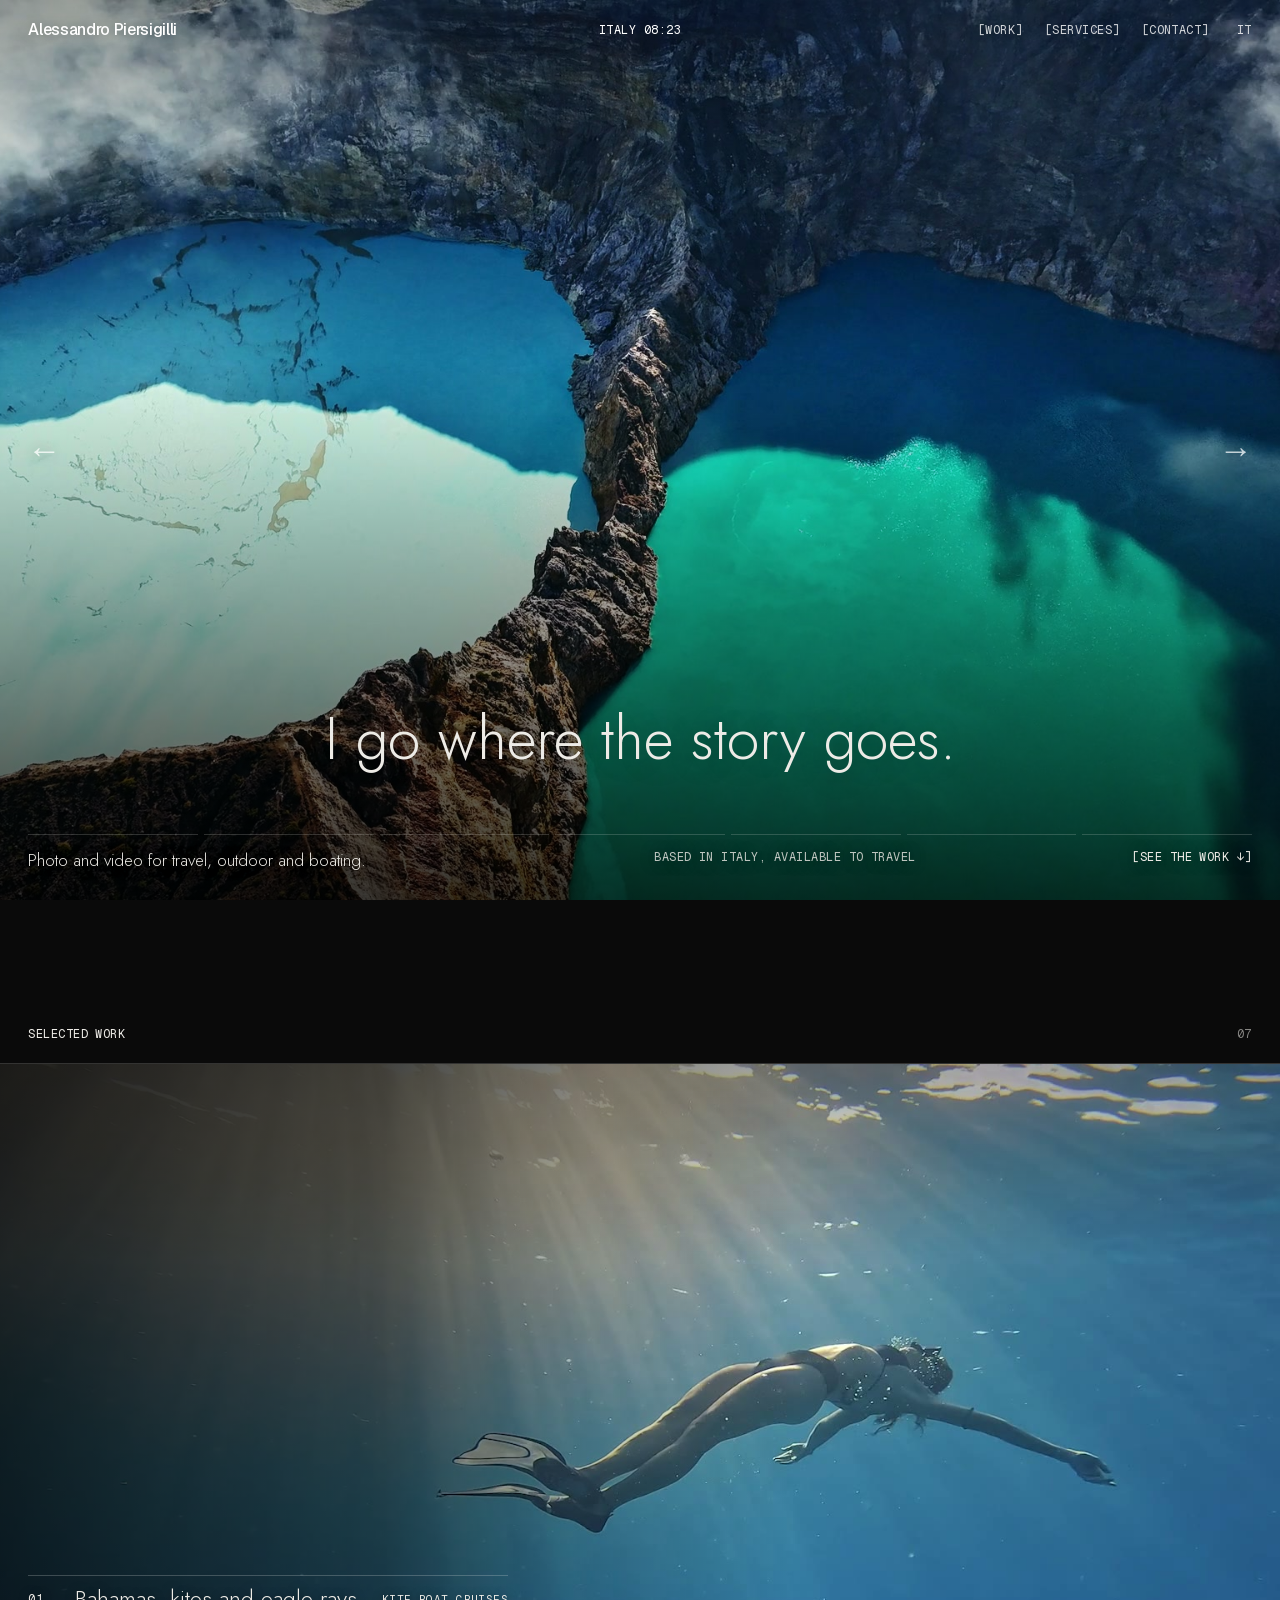
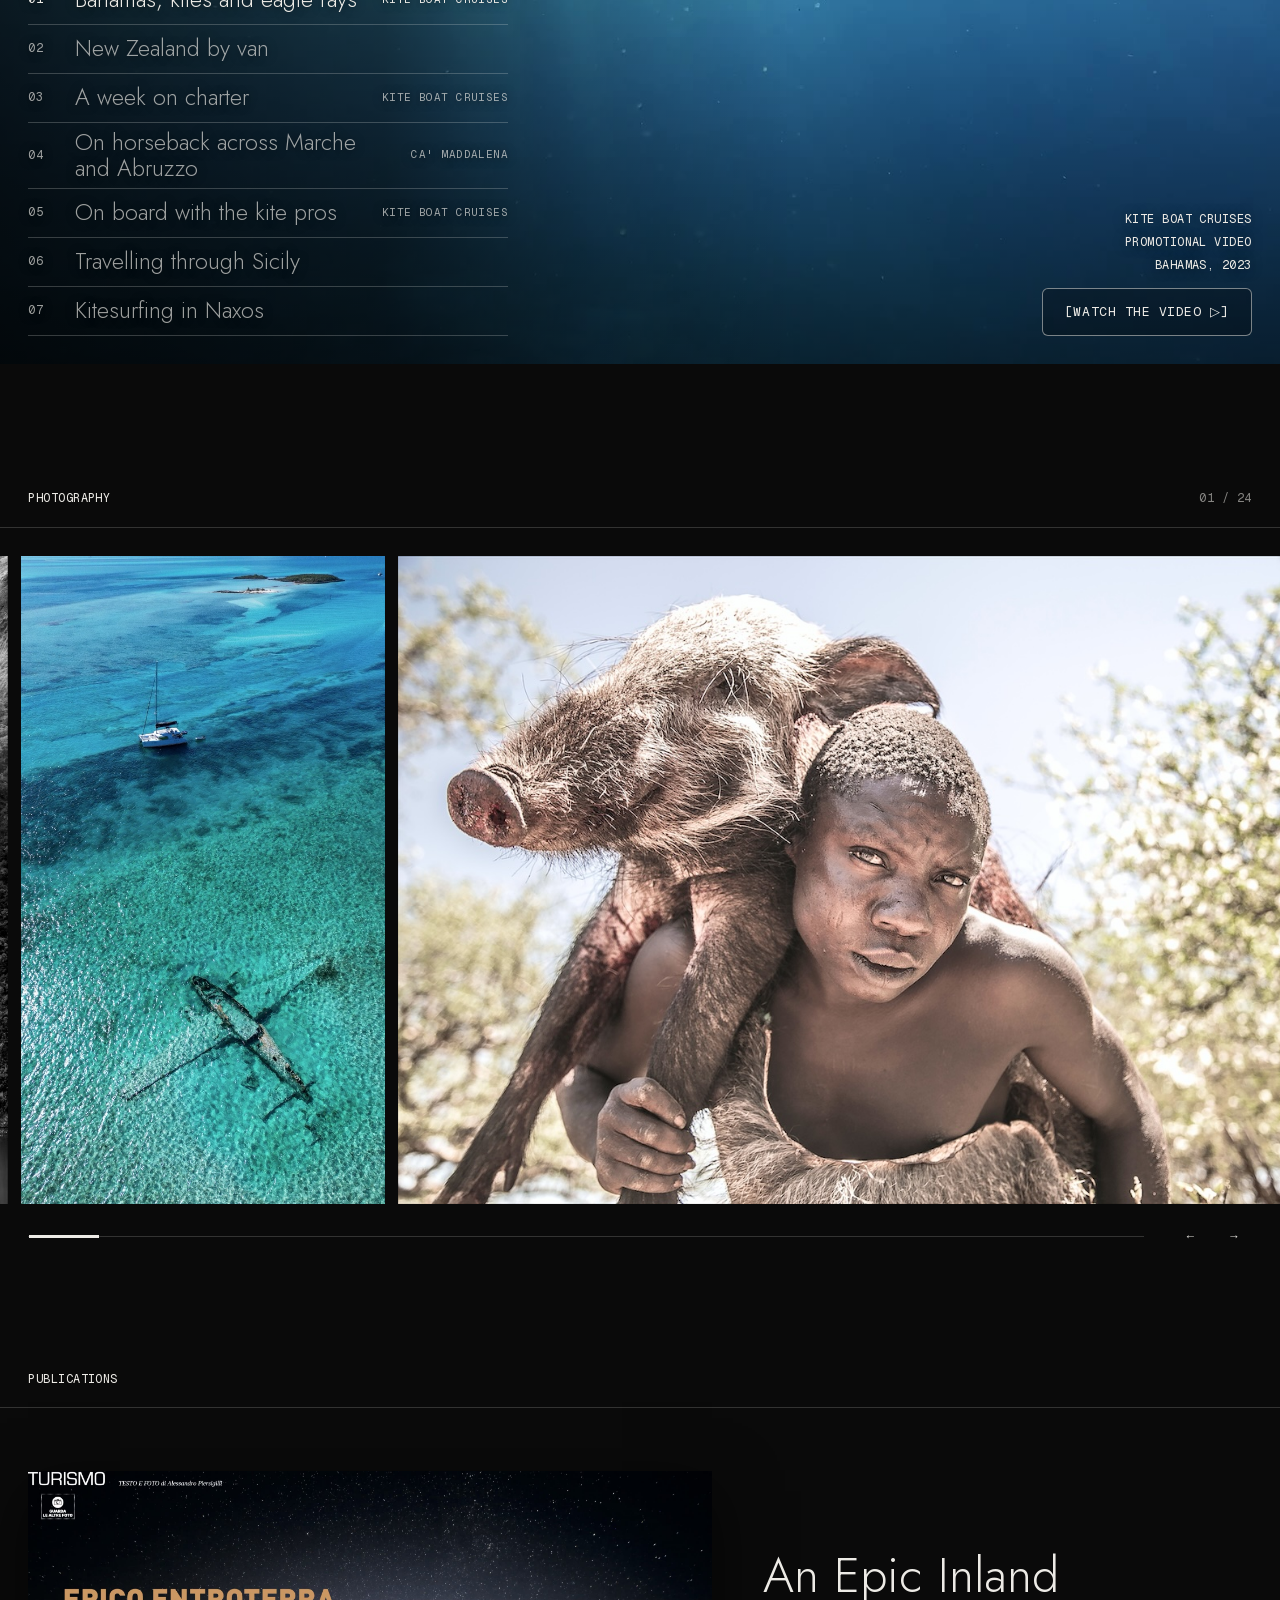
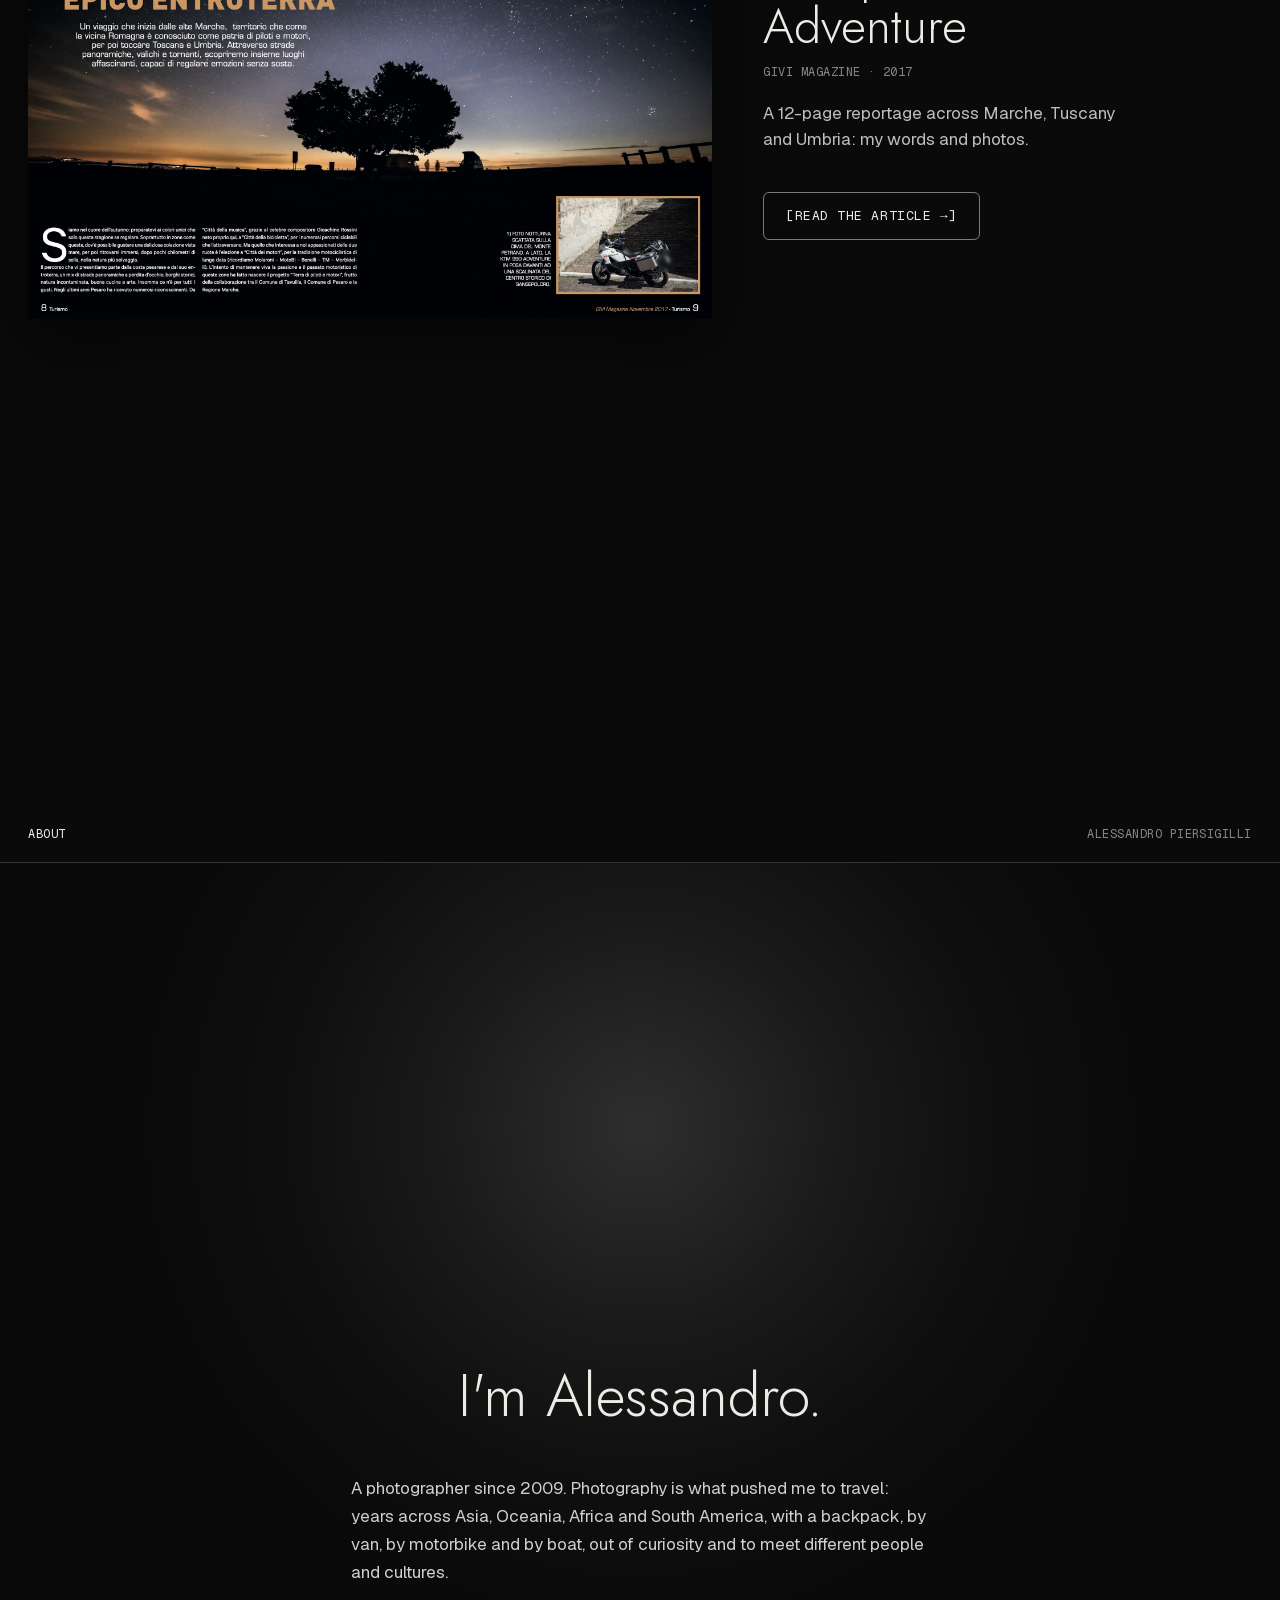
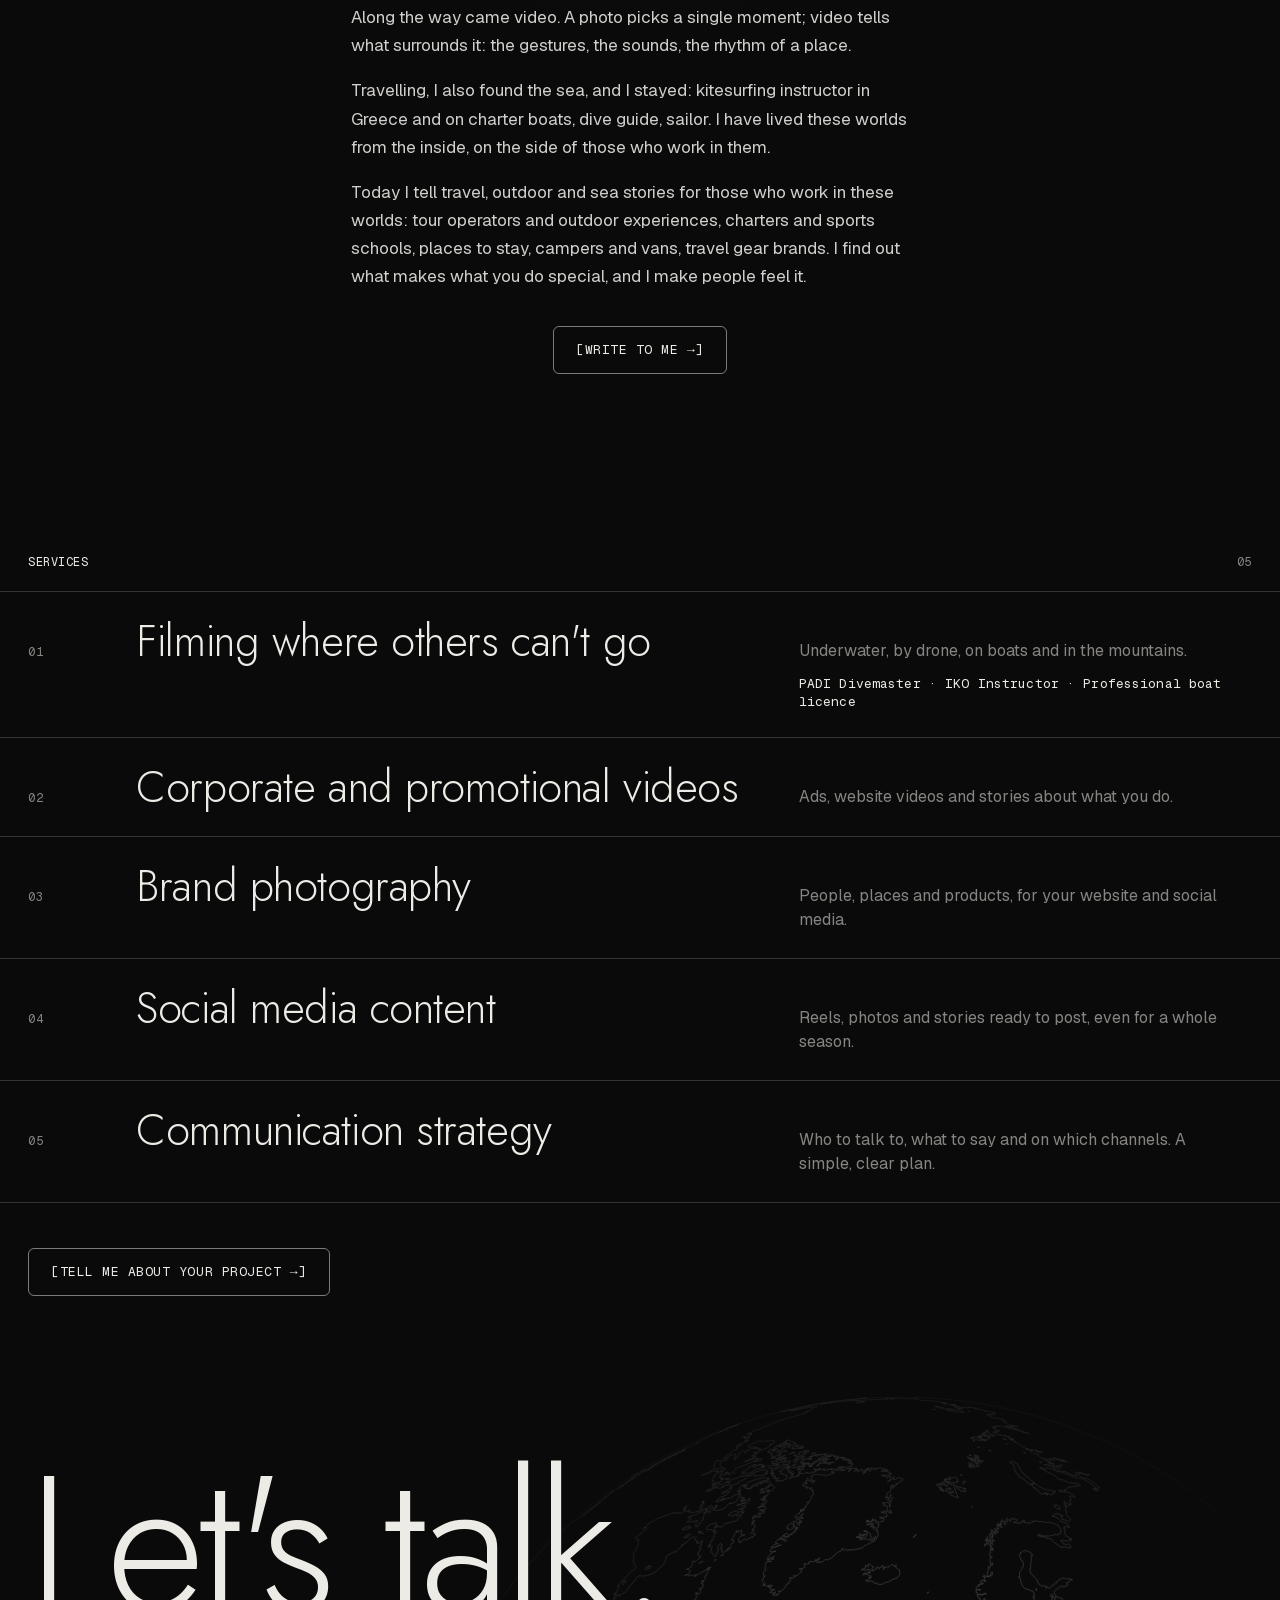
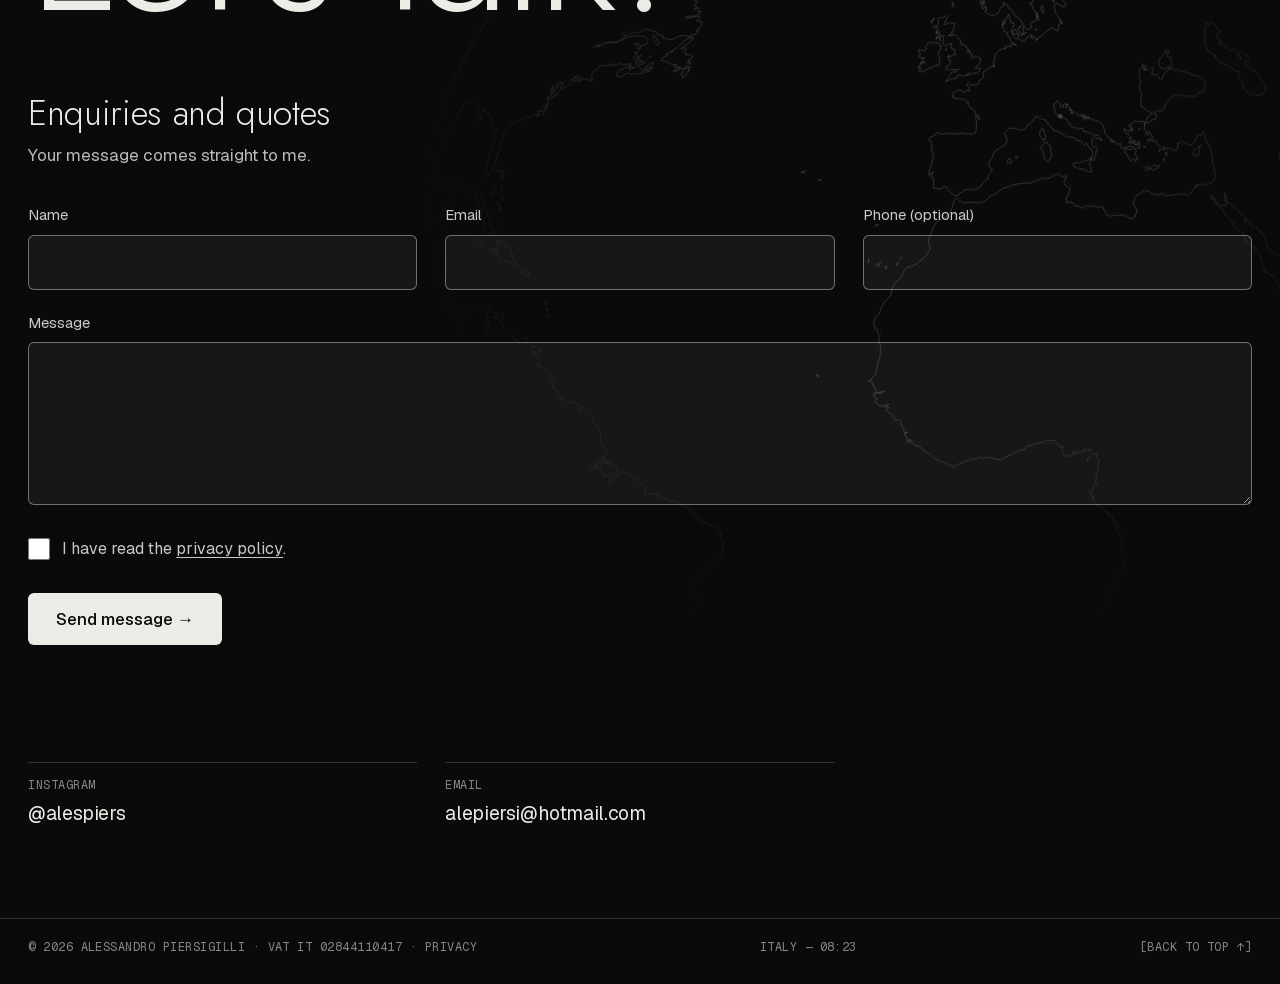
==== index.html @ 89960cb4 "Sito personale: prima pubblicazione Co-Authored-By: Claude Opus 5.5 <noreply@anthropic.com>" ====
<!doctype html>
<html lang="it">
<head>
<meta charset="utf-8">
<meta name="viewport" content="width=device-width, initial-scale=1, viewport-fit=cover">
<title>Alessandro Piersigilli — Foto, video e comunicazione</title>
<link rel="icon" href="favicon.svg" type="image/svg+xml">
<link rel="icon" href="favicon.ico" sizes="32x32">
<link rel="apple-touch-icon" href="apple-touch-icon.png">
<meta name="description" content="Alessandro Piersigilli: contenuti, foto e video per il viaggio, l'outdoor e la nautica. Riprese in acqua, col drone e in viaggio. Base in Italia, disponibile per trasferte.">
<meta name="theme-color" content="#0A0A0A">
<link rel="stylesheet" href="fonts/fonts.css">
<style>
  :root{
    --bg:#0A0A0A; --fg:#EDEBE6; --muted:rgba(237,235,230,.55); --line:rgba(237,235,230,.18);
    --navy:#0B1622;
    --sans:'Geist','Helvetica Neue',Helvetica,Arial,sans-serif;
    --mono:'Geist Mono','SF Mono',ui-monospace,monospace;
    --serif:'Instrument Serif',Georgia,serif;
    --ease:cubic-bezier(.16,1,.3,1);
    --g:clamp(16px,2.2vw,32px);
  }
  *{box-sizing:border-box;margin:0;padding:0}
  html{-webkit-text-size-adjust:100%;scroll-behavior:smooth}
  body{background:var(--bg);color:var(--fg);font-family:var(--sans);font-weight:400;line-height:1.5;-webkit-font-smoothing:antialiased;overflow-x:hidden}
  a{color:inherit;text-decoration:none}
  img,video{display:block;width:100%;height:100%;object-fit:cover}
  .mono{font-family:var(--mono);font-size:12px;line-height:1.4;letter-spacing:.04em;text-transform:uppercase}
  .muted{color:var(--muted)}
  .reveal{opacity:0;transform:translateY(16px);transition:opacity 1s var(--ease),transform 1s var(--ease)}
  .reveal.in{opacity:1;transform:none}

  /* NAV */
  nav{position:fixed;inset:0 0 auto;z-index:60;display:grid;grid-template-columns:1fr auto 1fr;align-items:center;padding:18px var(--g);color:#fff;text-shadow:0 1px 12px rgba(0,0,0,.35);transition:background .4s var(--ease)}
  nav.solid{background:rgba(10,10,10,.72);-webkit-backdrop-filter:blur(14px);backdrop-filter:blur(14px)}
  nav .brand{font-size:16px;font-weight:500;letter-spacing:-.02em}
  nav .brand .init{display:none}
  nav .clock{justify-self:center}
  nav ul{justify-self:end;list-style:none;display:flex;gap:22px}
  nav ul a{opacity:.8;transition:opacity .2s}
  nav ul a:hover{opacity:1}
  nav .lang{background:none;border:0;color:inherit;font:inherit;letter-spacing:inherit;text-transform:inherit;cursor:pointer;opacity:.8;padding:0;transition:opacity .2s}
  nav .lang:hover{opacity:1}
  /* area di tocco di almeno 44px senza cambiare l'aspetto */
  nav ul a,nav .lang{display:inline-block;padding:14px 6px;margin:-14px -6px}
  nav .lang{padding:14px 6px 14px 23px;margin:-14px -6px -14px -17px}
  nav .brand{padding:12px 0;margin:-12px 0}
  .hero .row a,footer a{display:inline-block;padding:14px 0;margin:-14px 0}
  .cform .consent a{display:inline-block;padding:12px 0;margin:-12px 0}
  .lightbox .top button{padding:12px;margin:-12px}
  :focus-visible{outline:2px solid var(--fg);outline-offset:3px}
  ::selection{background:var(--fg);color:var(--bg)}

  .wa{position:fixed;right:var(--g);bottom:calc(var(--g) + env(safe-area-inset-bottom));z-index:60;background:var(--fg);color:var(--bg);padding:12px 16px;border-radius:4px;transition:transform .2s var(--ease)}
  .wa:active{transform:scale(.97)}
  .wa[hidden]{display:none}

  /* APERTURA */
  .hero{position:relative;height:100svh;min-height:560px;overflow:hidden}
  .hero video{position:absolute;inset:0}
  .hero::after{content:"";position:absolute;inset:0;background:linear-gradient(180deg,rgba(0,0,0,.35) 0%,rgba(0,0,0,0) 25%,rgba(0,0,0,0) 40%,rgba(0,0,0,.78) 100%)}
  .hero .copy{position:absolute;left:var(--g);right:var(--g);bottom:var(--g);z-index:2}
  .hero .claim-top{position:absolute;left:var(--g);right:var(--g);bottom:calc(var(--g) + 64px);z-index:2;text-align:center;white-space:nowrap;font-family:'Jost','Helvetica Neue',sans-serif;font-weight:300;font-size:clamp(26px,4.6vw,80px);line-height:1.1;letter-spacing:0;text-shadow:0 2px 30px rgba(0,0,0,.3);pointer-events:none}
  .hero .claim-top em{font-style:italic}
  .hero .row{display:grid;grid-template-columns:repeat(4,1fr);gap:var(--g);margin-top:clamp(24px,4vh,48px);padding-top:14px;border-top:1px solid var(--line)}
  .hero .row > :last-child{justify-self:end}
  /* Barra a tacche: una tacca per clip, quella in corso si riempie */
  .hero .row.has-ticks{border-top:0;margin-top:0}
  .hero .ticks{display:flex;gap:6px;margin-top:clamp(24px,4vh,48px)}
  .hero .ticks i{flex:1;height:1px;background:var(--line);overflow:hidden}
  .hero .ticks i::after{content:"";display:block;height:100%;background:#fff;transform:scaleX(var(--p,0));transform-origin:0 50%}
  .hero .arrow{position:absolute;top:50%;z-index:3;width:56px;height:56px;margin-top:-28px;display:grid;place-items:center;background:none;border:0;color:#fff;font-family:var(--sans);font-weight:300;font-size:34px;line-height:1;cursor:pointer;text-shadow:0 1px 14px rgba(0,0,0,.5);opacity:.75;transition:opacity .2s,transform .2s var(--ease)}
  .hero .arrow:hover{opacity:1}
  .hero .arrow:active{transform:scale(.92)}
  .hero .arrow.prev{left:calc(var(--g) - 12px)}
  .hero .arrow.next{right:calc(var(--g) - 12px)}
  .hero .arrow[hidden]{display:none}
  /* Schermi verticali (telefono): lo showreel orizzontale si vede intero, col nero sopra e sotto */
  @media (orientation:portrait){.hero{background:#000}.hero video{object-fit:contain}}
  /* Globo a matita (js/mondo.js): sul telefono dietro lo showreel, su computer dietro "Parliamone" */
  canvas.mondo{position:absolute;pointer-events:none;display:none}
  .hero canvas.mondo{width:180vw;height:180vw;left:50%;top:50%;transform:translate(-50%,-50%);opacity:.62;-webkit-mask:radial-gradient(ellipse 34% 48% at 50% 50%,#000 60%,transparent 100%);mask:radial-gradient(ellipse 34% 48% at 50% 50%,#000 60%,transparent 100%)}
  @media (orientation:portrait){.hero canvas.mondo{display:block}}
  .contact{position:relative;overflow:hidden}.contact > :not(canvas){position:relative;z-index:1}
  .contact canvas.mondo{width:1000px;height:1000px;right:-120px;top:8%;opacity:.25;-webkit-mask:radial-gradient(circle at 50% 40%,#000 30%,transparent 62%);mask:radial-gradient(circle at 50% 40%,#000 30%,transparent 62%)}
  @media (orientation:landscape){.contact canvas.mondo{display:block}}

  /* INTESTAZIONI DI SEZIONE */
  .label{display:flex;justify-content:space-between;padding:clamp(80px,14vh,160px) var(--g) 20px;border-bottom:1px solid var(--line)}

  /* LAVORI: un solo schermo. Si sceglie il lavoro dall'indice e il video dietro cambia */
  .label h2{font:inherit;letter-spacing:inherit}
  .reel{--listw:min(480px,38vw);--gap:clamp(48px,6vw,112px);--area:calc(100vw - var(--g) * 2 - var(--listw) - var(--gap));position:relative;height:100svh;min-height:620px;overflow:hidden;background:#000}
  .screen{position:absolute;inset:0;cursor:pointer}
  .screen::after{content:"";position:absolute;inset:0;pointer-events:none;background:linear-gradient(90deg,rgba(0,0,0,.8) 0%,rgba(0,0,0,.6) 30%,rgba(0,0,0,.25) 45%,rgba(0,0,0,0) 62%),linear-gradient(180deg,rgba(0,0,0,.35) 0%,rgba(0,0,0,0) 22%,rgba(0,0,0,0) 60%,rgba(0,0,0,.6) 100%)}
  .layer{position:absolute;inset:0;opacity:0;visibility:hidden;transition:opacity .6s var(--ease),visibility 0s .6s}
  .layer.on{opacity:1;visibility:visible;transition:opacity .6s var(--ease)}
  .layer .blur{position:absolute;inset:0;filter:blur(40px) brightness(.45);transform:scale(1.2)}
  .layer .frame{position:absolute;top:44%;left:calc(var(--g) + var(--listw) + var(--gap) + var(--area) / 2);transform:translate(-50%,-50%);overflow:hidden}
  /* Video verticale: nello spazio libero tra l'elenco e le info, con il fondo allineato a loro */
  .layer.vertical .frame{top:auto;bottom:var(--g);left:calc((var(--listw) + 100vw - var(--noww,210px)) / 2);transform:translateX(-50%);height:min(82svh,calc(100svh - var(--g) * 2 - 40px),calc(var(--area) * 16 / 9));aspect-ratio:9/16;border-radius:2px}
  .layer.magazine .frame{width:min(var(--area),calc(60svh * 1.527));aspect-ratio:1.527;box-shadow:0 20px 60px rgba(0,0,0,.6)}
  .layer.magazine .frame img{object-fit:contain}
  .panel{position:absolute;left:var(--g);right:var(--g);bottom:var(--g);display:grid;grid-template-columns:minmax(0,1fr) auto;gap:var(--g);align-items:end;pointer-events:none}
  .panel > *{pointer-events:auto}
  .index{list-style:none;width:var(--listw);text-shadow:0 1px 12px rgba(0,0,0,.5)}
  .index li{border-top:1px solid rgba(237,235,230,.22)}
  .index li:last-child{border-bottom:1px solid rgba(237,235,230,.22)}
  .index button{display:flex;align-items:center;gap:16px;width:100%;min-height:48px;padding:6px 0;background:none;border:0;color:rgba(237,235,230,.66);font:inherit;text-align:left;cursor:pointer;transition:color .25s;text-shadow:0 1px 10px rgba(0,0,0,.55)}
  .index button[aria-current=true]{color:var(--fg)}
  @media (hover:hover){.index button:hover{color:var(--fg)}}
  .index .n{flex:none;width:2.6em}
  .index .t{flex:1;font-family:'Jost','Helvetica Neue',sans-serif;font-weight:300;font-size:clamp(20px,1.8vw,28px);line-height:1.15}
  .index .c{font-size:11px;text-align:right}
  .index .c:empty{display:none}
  .now{display:grid;justify-items:end;gap:14px;text-align:right;text-shadow:0 1px 12px rgba(0,0,0,.6)}
  .now .info{display:grid;gap:6px}
  .now .info span:empty{display:none}
  .now .open{background:rgba(0,0,0,.25);text-shadow:none}
  .player{position:fixed;inset:0;z-index:100;background:rgba(0,0,0,.94);display:none;place-items:center;padding:var(--g)}
  .player.open{display:grid}
  .player video{width:min(100%,calc((100svh - 120px) * 16 / 9));height:auto;max-height:calc(100svh - 120px);object-fit:contain;background:#000}
  .player .close{position:absolute;z-index:2;top:calc(6px + env(safe-area-inset-top));right:calc(var(--g) - 12px);padding:12px;background:none;border:0;color:var(--fg);cursor:pointer}

  /* FRASE CON LE FOTO CHE PASSANO DIETRO */
  .strip{display:flex;gap:var(--gap);overflow-x:auto;padding:var(--g) var(--g) 6px;scrollbar-width:none;overscroll-behavior-x:contain;cursor:grab;--gap:clamp(8px,1vw,16px)}
  .strip::-webkit-scrollbar{display:none}
  .strip.drag{cursor:grabbing}
  .strip figure:focus-visible{outline-offset:-3px}
  .strip figure{flex:0 0 auto;height:min(72svh,760px);aspect-ratio:var(--r);background:#151515;cursor:zoom-in}
  .strip img{pointer-events:none;-webkit-user-drag:none}
  .bar{display:flex;align-items:center;gap:var(--g);padding:18px var(--g) 0}
  .bar .track{flex:1;height:1px;background:var(--line);position:relative}
  .bar .track i{position:absolute;left:0;top:-1px;height:3px;background:var(--fg);width:10%}
  .bar button{background:none;border:0;color:var(--fg);font:inherit;cursor:pointer;padding:14px 16px;margin:-14px -4px;min-width:44px;min-height:44px}
  .bar button:disabled{opacity:.3;cursor:default}
  .lightbox{position:fixed;inset:0;z-index:100;background:var(--bg);display:none;grid-template-rows:auto 1fr;padding:calc(18px + env(safe-area-inset-top)) var(--g) calc(18px + env(safe-area-inset-bottom))}
  .lightbox.open{display:grid;grid-template-rows:auto 1fr auto}
  /* su iPhone la barra di Safari copre il fondo: il visore occupa solo lo spazio visibile */
  .lightbox{inset:0 0 auto;height:100vh;height:100dvh}
  .lightbox .top{display:flex;justify-content:space-between;align-items:center}
  .lightbox .stage{position:relative;min-height:0;display:grid;place-items:center;padding:16px 0}
  .lightbox .stage img{position:absolute;top:16px;bottom:16px;left:0;right:0;margin:auto;width:auto;height:auto;max-width:100%;max-height:calc(100% - 32px);cursor:zoom-out}
  .lightbox button{background:none;border:0;color:var(--fg);cursor:pointer;font:inherit}
  .lightbox .arrow{position:absolute;top:50%;width:56px;height:56px;margin-top:-28px;font-family:var(--sans);font-weight:300;font-size:34px;opacity:.75;transition:opacity .2s}
  .lightbox .arrow:hover{opacity:1}
  .lightbox .arrow[hidden]{display:none}
  .lightbox .prev{left:-12px}
  .lightbox .next{right:-12px}
  .lightbox .cap{text-align:center}
  .lightbox .loc{text-align:center;min-height:1.4em}
  .book .stage{overflow:hidden}
  #bkclose{white-space:nowrap}
  .book .sheet{position:absolute;inset:16px 56px;display:flex;justify-content:center;align-items:center;gap:0;transition:transform .45s var(--ease),opacity .45s var(--ease)}
  .book .sheet img{position:static;width:auto;height:auto;max-height:100%;max-width:50%;margin:0;box-shadow:0 10px 40px rgba(0,0,0,.45)}
  .book .sheet.single img{max-width:100%}
  .book .sheet.out-left{transform:translateX(-60px);opacity:0}
  .book .sheet.out-right{transform:translateX(60px);opacity:0}
  @media (max-width:820px){.book .sheet{inset:16px 8px 56px}}

  /* PUBBLICAZIONI: GIVI grande, le altre schermate piccole sotto */
  .pubs{padding:clamp(40px,7vh,80px) var(--g) 0}
  .pub-main{display:grid;grid-template-columns:7fr 5fr;gap:clamp(24px,4vw,72px);align-items:center}
  .pub-main .cover{display:block;width:100%;aspect-ratio:1.527;padding:0;border:0;background:#111;cursor:pointer;box-shadow:0 20px 60px rgba(0,0,0,.6);transition:transform .5s var(--ease)}
  .pub-main .cover:hover{transform:scale(1.01)}
  .pub-text h3{font-family:'Jost','Helvetica Neue',sans-serif;font-weight:300;font-size:clamp(34px,3.8vw,60px);line-height:1.05}
  .pub-text .mono{margin-top:12px}
  .pub-text .cta{background:transparent;color:var(--fg,#edebe6);cursor:pointer}
  .pub-text .cta:hover{background:rgba(237,235,230,.08)}
  .pub-desc{margin:20px 0 28px;max-width:34ch;font-size:clamp(17px,1.3vw,19px);color:rgba(237,235,230,.8)}
  .pub-more{display:flex;justify-content:center;gap:clamp(12px,1.6vw,24px);margin-top:clamp(48px,8vh,96px)}
  .pub-more{align-items:flex-end}
  .pub-more figure{margin:0;flex:none}
  .pubshot{display:block;padding:0;border:0;background:none;cursor:zoom-in;height:clamp(220px,22vw,320px);aspect-ratio:var(--r)}
  .pub-more img{display:block;width:100%;height:100%;object-fit:cover;border-radius:6px;border:1px solid var(--line)}
  .pub-more figcaption{margin-top:10px;color:var(--muted)}


  /* Apertura: riga "cosa faccio e per chi", leggibile */
  .hero .row .what{grid-column:span 2;font-family:'Jost','Helvetica Neue',sans-serif;font-size:clamp(17px,1.3vw,20px);line-height:1.35;letter-spacing:0;text-transform:none;max-width:44ch}
  .hero .row .what .muted{color:rgba(237,235,230,.82)}
  .hero .copy{text-shadow:0 1px 14px rgba(0,0,0,.6)}
  .hero .row > .muted{color:rgba(237,235,230,.8)}
  @media (min-width:821px){.hero .claim-top{bottom:calc(var(--g) + 100px)}}
  @media (max-width:820px){.hero .row .what{grid-column:auto}}

  /* CHI SONO */
  .about{padding:clamp(48px,8vh,96px) var(--g) clamp(40px,6vh,72px)}
  .about .big{font-weight:400;font-size:clamp(30px,4.4vw,72px);line-height:1.04;letter-spacing:-.045em;max-width:22ch}
  .intro{text-align:center;font-family:'Jost','Helvetica Neue',sans-serif;font-weight:300}
  /* Luce che parte da dietro il ritratto e sfuma nel nero */
  .about{overflow:clip}
  .intro{position:relative;isolation:isolate}
  .intro::before{content:"";position:absolute;z-index:-1;left:50%;top:calc(clamp(220px,24vw,320px) * .625);width:clamp(640px,80vw,1200px);aspect-ratio:1;transform:translate(-50%,-50%);background:radial-gradient(circle,rgba(237,235,230,.16) 0%,rgba(237,235,230,.07) 28%,rgba(237,235,230,.02) 50%,transparent 70%);pointer-events:none}
  .portrait{width:clamp(220px,24vw,320px);aspect-ratio:4/5;border-radius:20px;overflow:hidden;margin:0 auto clamp(28px,5vh,48px);background:#1a1a1a}
  .portrait img{object-position:50% 20%}
  .intro h3{font-weight:300;font-size:clamp(32px,4.6vw,68px);line-height:1.1}
  /* Pubblicato su: le schermate vere della rivista e del repost */
  .story{display:grid;gap:1em;max-width:34em;margin:clamp(28px,5vh,48px) auto 0;font-size:clamp(17px,1.3vw,20px);line-height:1.65;color:rgba(237,235,230,.88);text-align:left;font-family:var(--sans);font-weight:400;text-wrap:pretty}

  /* SERVIZI */
  .services li{list-style:none;display:grid;grid-template-columns:80px 1.4fr 1fr;gap:var(--g);align-items:baseline;padding:26px var(--g);border-bottom:1px solid var(--line)}
  .services h3{font-family:'Jost','Helvetica Neue',sans-serif;font-weight:300;font-size:clamp(26px,3.4vw,52px);line-height:1.05;letter-spacing:-.01em}
  .services p{color:var(--muted);max-width:40ch}
  .services .certs{display:block;margin-top:12px;color:var(--fg);text-transform:none;letter-spacing:.01em;font-size:13px}

  /* CONTATTI */
  .contact{padding:clamp(96px,18vh,200px) var(--g) clamp(64px,10vh,120px)}
  .contact h2{font-family:'Jost','Helvetica Neue',sans-serif;font-weight:300;font-size:clamp(64px,15vw,260px);line-height:.9;letter-spacing:-.03em}
  /* Pulsanti d'azione: riquadro visibile, alto 48px per il dito */
  .cta{display:inline-flex;align-items:center;min-height:48px;padding:0 22px;border:1px solid rgba(237,235,230,.5);border-radius:6px;color:var(--fg);font-size:13px;cursor:pointer;transition:background .2s,color .2s,border-color .2s}
  .cta:hover{background:var(--fg);color:var(--bg);border-color:var(--fg)}
  .story + .cta{margin-top:clamp(24px,4vh,40px)}
  .services + .cta{margin:clamp(32px,5vh,56px) var(--g) 0}
  .contact .links{display:grid;grid-template-columns:repeat(3,1fr);gap:var(--g);margin-top:clamp(48px,8vh,96px)}
  .contact .links a{display:block;border-top:1px solid var(--line);padding-top:14px;font-size:clamp(17px,1.5vw,22px);letter-spacing:-.02em;transition:color .2s}
  .contact .links a:hover{color:var(--muted)}
  .contact .links .mono{display:block;margin-bottom:6px}
  .ask{margin-top:clamp(40px,7vh,72px);max-width:1040px}
  .ask h3{font-family:'Jost','Helvetica Neue',sans-serif;font-weight:300;font-size:clamp(26px,2.8vw,40px);line-height:1.1;letter-spacing:-.01em}
  .ask > p{margin-top:10px;font-size:clamp(17px,1.3vw,19px);color:rgba(237,235,230,.78)}
  .cform{display:grid;grid-template-columns:repeat(3,1fr);gap:22px var(--g);margin-top:clamp(24px,4vh,36px)}
  .cform label{display:block}
  .cform .full{grid-column:1/-1}
  .cform .lbl{display:block;margin-bottom:8px;font-size:15px;color:rgba(237,235,230,.85)}
  .cform input:not([type=checkbox]),.cform textarea{display:block;width:100%;background:rgba(237,235,230,.06);border:1px solid rgba(237,235,230,.42);border-radius:6px;color:var(--fg);font:inherit;font-size:18px;padding:13px 16px;outline:none;transition:border-color .2s,background .2s,box-shadow .2s}
  .cform input:not([type=checkbox]):hover,.cform textarea:hover{border-color:rgba(237,235,230,.55)}
  .cform input:not([type=checkbox]):focus,.cform textarea:focus{border-color:var(--fg);background:rgba(237,235,230,.09);box-shadow:0 0 0 1px var(--fg)}
  .cform textarea{resize:vertical;min-height:140px}
  .cform .consent{display:flex;gap:12px;align-items:center;min-height:44px;font-size:16px;color:rgba(237,235,230,.85);cursor:pointer}
  .cform .consent input{flex:none;width:22px;height:22px;margin:0;accent-color:#EDEBE6}
  .cform a{text-decoration:underline;text-underline-offset:3px}
  .cform .send{justify-self:start;display:inline-flex;align-items:center;gap:10px;min-height:52px;padding:0 28px;background:var(--fg);color:var(--bg);border:0;border-radius:6px;font:inherit;font-size:17px;font-weight:500;cursor:pointer;transition:background .2s,transform .15s var(--ease)}
  .cform .send:hover{background:#fff}
  .cform .send:active{transform:scale(.98)}
  .cform .send:disabled{opacity:.6;cursor:progress}
  .cform .fstate{grid-column:1/-1;min-height:1.4em;font-size:16px;color:rgba(237,235,230,.85)}
  footer{display:flex;justify-content:space-between;gap:16px;padding:20px var(--g) calc(28px + env(safe-area-inset-bottom));border-top:1px solid var(--line)}

  @media (max-width:820px){
    nav{grid-template-columns:1fr auto}
    nav .clock{display:none}
    nav .brand .first{display:none}
    nav .brand .init{display:inline}
    nav ul{gap:14px}
    .hero .row{grid-template-columns:1fr 1fr}
    .hero .row{grid-template-columns:1fr;row-gap:6px}
    .hero .row > :nth-child(4){display:none}
    .hero .row > :last-child{justify-self:start;margin-top:-6px}
    .reel{height:auto;min-height:0;background:var(--bg);overflow:visible}
    .screen{position:sticky;top:var(--navh,56px);z-index:2;aspect-ratio:16/9;background:#000;overflow:hidden}
    .screen::after{display:none}
    .layer .frame{left:50%;top:50%}
    .layer.vertical .frame{height:100%;top:0;bottom:auto;left:50%;transform:translateX(-50%)}
    .reel.vert .screen{aspect-ratio:1/1}
    .reel.vert .now{top:calc(var(--navh,56px) + 100vw)}
    .layer.magazine .frame{width:auto;height:90%}
    .panel{position:static;display:flex;flex-direction:column;align-items:stretch;gap:6px;padding:14px var(--g) 0}
    .now{order:-1;position:sticky;top:calc(var(--navh,56px) + 56.25vw);z-index:2;background:var(--bg);margin-top:-14px;padding:14px 0 12px;display:flex;align-items:center;justify-content:space-between;gap:12px;text-align:left;text-shadow:none;border-bottom:1px solid var(--line)}
    .now .info{display:block;flex:1;min-width:0;font-size:11px;line-height:1.45;min-height:calc(3 * 1.45em)}
    .now .open{flex:none;min-height:44px;padding:0 14px;font-size:12px}
    .now .info span + span:not(:empty)::before{content:" · "}
    .index{text-shadow:none}
    .index{width:auto}
    .index li:first-child{border-top:0}
    .index button{min-height:46px;padding:2px 0;gap:12px}
    .index .t{font-size:20px}
    /* il cliente è già nella barra sopra: al suo posto, sul lavoro scelto, l'invito ad aprirlo */
    .index .c{display:none}
    .index button[aria-current=true]::after{content:"[Guarda \2192]";flex:none;font-family:var(--mono);font-size:11px;letter-spacing:.04em;text-transform:uppercase;color:var(--fg)}
    html[lang=en] .index button[aria-current=true]::after{content:"[Watch \2192]"}
    .services li{grid-template-columns:40px 1fr}
    .services p{grid-column:2}
    .contact .links{grid-template-columns:1fr}
    .cform{grid-template-columns:1fr}
    .label{padding-top:64px}
    footer{flex-direction:column;gap:12px}
    .strip{align-items:center}
    .strip figure{height:auto;width:min(88vw,calc(124vw * var(--r)))}
    .bar .arrows{display:none}
    nav .brand{white-space:nowrap}
    .pub-main{grid-template-columns:1fr}
    .pub-more{justify-content:flex-start;overflow-x:auto;scroll-snap-type:x mandatory;scroll-padding-inline:var(--g);scrollbar-width:none;margin-left:calc(var(--g) * -1);margin-right:calc(var(--g) * -1);padding:0 var(--g)}
    .pub-more figure{scroll-snap-align:start}
    .pubshot{height:240px}
        /* foto grande: le frecce scendono ai lati della didascalia, fuori dalla foto */
    .lightbox .arrow{top:auto;bottom:-31px;margin-top:0;width:44px;height:44px;font-size:26px}
    .book .arrow{bottom:4px}
    .lightbox .prev{left:-10px}
    .lightbox .next{right:-10px}
    .lightbox .loc{padding:0 40px;letter-spacing:0;font-size:12px;color:rgba(237,235,230,.82)}
  }
  /* telefoni stretti: il menu si stringe così il nome resta su una riga */
  @media (max-width:400px){nav{column-gap:12px}nav ul{gap:10px;letter-spacing:0;font-size:11px}}
  @media (max-width:370px){nav ul{gap:8px}nav .brand{font-size:15px}}
  @media (prefers-reduced-motion:reduce){
    html{scroll-behavior:auto}
    .reveal{opacity:1;transform:none}
    .layer,.layer.on{transition:none}
  }
</style>
</head>
<body>

<nav>
  <a href="#" class="brand"><span class="first">Alessandro</span><span class="init">A.</span> Piersigilli</a>
  <span class="mono clock" id="clock">Italia</span>
  <ul class="mono">
    <li><a href="#lavori" data-i18n="navWork">[Lavori]</a></li>
    <li><a href="#servizi" data-i18n="navServices">[Servizi]</a></li>
    <li><a href="#contatti" data-i18n="navContact">[Contatti]</a></li>
    <li><button type="button" class="lang" id="lang" aria-label="Switch to English">EN</button></li>
  </ul>
</nav>

<a class="wa mono" id="wa" hidden target="_blank" rel="noopener">WhatsApp</a>

<div class="player" id="player" role="dialog" aria-modal="true" aria-label="Video">
  <button class="close mono" id="close" data-i18n="close">[Chiudi &times;]</button>
  <video id="full" playsinline preload="none"></video>
</div>

<!-- APERTURA: showreel a tutto schermo -->
<header class="hero">
  <canvas class="mondo" aria-hidden="true"></canvas>
  <video id="hero" muted playsinline autoplay loop preload="auto"
         data-h="video/hero-leggero.mp4" data-v="video/hero-v.mp4"></video>
  <button type="button" class="arrow prev" id="prev" aria-label="Clip precedente" data-i18n-aria="prevClip">&larr;</button>
  <button type="button" class="arrow next" id="next" aria-label="Clip successiva" data-i18n-aria="nextClip">&rarr;</button>
  <h1 class="claim-top reveal" data-i18n="claim">Vado dove va la storia.</h1>
  <div class="copy">
    <div class="row mono reveal" id="row">
      <span class="what"><span data-i18n="what1">Foto e video per viaggio, outdoor e nautica.</span></span>
      <span class="muted" data-i18n="base">Base in Italia, disponibile per trasferte</span>
      <a href="#lavori" data-i18n="seeWork">[Guarda i lavori &darr;]</a>
    </div>
  </div>
</header>

<!-- LAVORI -->
<section id="lavori">
  <div class="label mono"><h2 data-i18n="selected">Lavori selezionati</h2><span class="muted" id="count"></span></div>
  <div class="reel">
    <div class="screen" id="screen"></div>
    <div class="panel">
      <ol class="index" id="index"></ol>
      <div class="now">
        <div class="info mono"><span id="wcl"></span><span id="wtp"></span><span id="wlu"></span></div>
        <button type="button" class="cta mono open" id="open"></button>
      </div>
    </div>
  </div>
</section>

<!-- FOTOGRAFIE: griglia ferma, clic = foto grande -->
<section id="foto">
  <div class="label mono"><h2 data-i18n="photos">Fotografie</h2><span class="muted" id="fcount"></span></div>
  <div class="strip" id="strip">
      <figure style="--r:0.5625"><img loading="lazy" src="img/foto/g/17.jpg?v=1" data-loc="Exuma, Bahamas  ·  2023" data-loc-en="Exuma, Bahamas  ·  2023" srcset="img/foto/g/17.jpg?v=1 1200w, img/foto/17.jpg?v=1 2560w" sizes="(max-width:820px) 90vw, 40vh" data-full="img/foto/17.jpg?v=1" alt="Relitto di un aereo nell'acqua turchese, visto dal drone"></figure>
      <figure style="--r:1.5"><img loading="lazy" src="img/foto/g/10.jpg?v=3" data-loc="Lake Eyasi, Tanzania  ·  2015" data-loc-en="Lake Eyasi, Tanzania  ·  2015" srcset="img/foto/g/10.jpg?v=3 1200w, img/foto/10.jpg?v=3 2560w" sizes="(max-width:820px) 90vw, 108vh" data-full="img/foto/10.jpg?v=3" alt="Ragazzo hadzabe con un facocero sulle spalle, Tanzania"></figure>
      <figure style="--r:1.5"><img loading="lazy" src="img/foto/g/20.jpg?v=1" data-loc="Lençóis Maranhenses, Brasile  ·  2019" data-loc-en="Lençóis Maranhenses, Brazil  ·  2019" srcset="img/foto/g/20.jpg?v=1 1200w, img/foto/20.jpg?v=1 2560w" sizes="(max-width:820px) 90vw, 108vh" data-full="img/foto/20.jpg?v=1" alt="Dune bianche e una laguna, due persone in lontananza"></figure>
      <figure style="--r:1.5"><img loading="lazy" src="img/foto/g/09.jpg?v=3" data-loc="Ilha de Moçambique, Mozambico  ·  2015" data-loc-en="Ilha de Moçambique, Mozambique  ·  2015" srcset="img/foto/g/09.jpg?v=3 1200w, img/foto/09.jpg?v=3 2560w" sizes="(max-width:820px) 90vw, 108vh" data-full="img/foto/09.jpg?v=3" alt="Bambini che giocano a testa in giù su una ringhiera"></figure>
      <figure style="--r:1.5"><img loading="lazy" src="img/foto/g/11.jpg?v=2" data-loc="Punta Trettu, Sardegna  ·  2016" data-loc-en="Punta Trettu, Sardinia  ·  2016" srcset="img/foto/g/11.jpg?v=2 1200w, img/foto/11.jpg?v=2 2560w" sizes="(max-width:820px) 90vw, 108vh" data-full="img/foto/11.jpg?v=2" alt="Pescatore che sistema la rete, in controluce"></figure>
      <figure style="--r:0.5625"><img loading="lazy" src="img/foto/g/36.jpg?v=1" data-loc="Isola del Nord, Nuova Zelanda  ·  2023" data-loc-en="North Island, New Zealand  ·  2023" srcset="img/foto/g/36.jpg?v=1 1200w, img/foto/36.jpg?v=1 2560w" sizes="(max-width:820px) 90vw, 40vh" data-full="img/foto/36.jpg?v=1" alt="Strada che sale tra colline di erba dorata, vista dal drone, Isola del Nord, Nuova Zelanda"></figure>
      <figure style="--r:1.5"><img loading="lazy" src="img/foto/g/29.jpg?v=1" data-loc="Monte Catria, Marche  ·  2017" data-loc-en="Monte Catria, Marche  ·  2017" srcset="img/foto/g/29.jpg?v=1 1200w, img/foto/29.jpg?v=1 2560w" sizes="(max-width:820px) 90vw, 108vh" data-full="img/foto/29.jpg?v=1" alt="Cavallo bianco sul crinale, sopra la valle"></figure>
      <figure style="--r:0.6667"><img loading="lazy" src="img/foto/g/30.jpg?v=1" data-loc="Nassau, Bahamas  ·  2026" data-loc-en="Nassau, Bahamas  ·  2026" srcset="img/foto/g/30.jpg?v=1 1200w, img/foto/30.jpg?v=1 2560w" sizes="(max-width:820px) 90vw, 48vh" data-full="img/foto/30.jpg?v=1" alt="Uomo seduto sul molo davanti alla nave blu Daybreak"></figure>
      <figure style="--r:1.5"><img loading="lazy" src="img/foto/g/28.jpg?v=1" data-loc="Singapore  ·  2023" data-loc-en="Singapore  ·  2023" srcset="img/foto/g/28.jpg?v=1 1200w, img/foto/28.jpg?v=1 2560w" sizes="(max-width:820px) 90vw, 108vh" data-full="img/foto/28.jpg?v=1" alt="Barbiere al lavoro dietro la vetrina con la scritta OPEN"></figure>
      <figure style="--r:1.5"><img loading="lazy" src="img/foto/g/34.jpg?v=1" data-loc="Labuan Bajo, Flores, Indonesia  ·  2026" data-loc-en="Labuan Bajo, Flores, Indonesia  ·  2026" srcset="img/foto/g/34.jpg?v=1 1200w, img/foto/34.jpg?v=1 2560w" sizes="(max-width:820px) 90vw, 108vh" data-full="img/foto/34.jpg?v=1" alt="Ragazzo e ragazza seduti sui rami di un albero, Labuan Bajo, Flores, Indonesia"></figure>
      <figure style="--r:1.5"><img loading="lazy" src="img/foto/g/23.jpg?v=1" data-loc="Kaikoura, Nuova Zelanda  ·  2023" data-loc-en="Kaikoura, New Zealand  ·  2023" srcset="img/foto/g/23.jpg?v=1 1200w, img/foto/23.jpg?v=1 2560w" sizes="(max-width:820px) 90vw, 108vh" data-full="img/foto/23.jpg?v=1" alt="Otaria su uno scoglio"></figure>
      <figure style="--r:1.5"><img loading="lazy" src="img/foto/g/35.jpg?v=1" data-loc="Labuan Bajo, Flores, Indonesia  ·  2026" data-loc-en="Labuan Bajo, Flores, Indonesia  ·  2026" srcset="img/foto/g/35.jpg?v=1 1200w, img/foto/35.jpg?v=1 2560w" sizes="(max-width:820px) 90vw, 108vh" data-full="img/foto/35.jpg?v=1" alt="Ragazze in abiti tradizionali sedute contro un muro, Labuan Bajo, Flores, Indonesia"></figure>
      <figure style="--r:1.5"><img loading="lazy" src="img/foto/g/24.jpg?v=1" data-loc="Sydney, Australia  ·  2023" data-loc-en="Sydney, Australia  ·  2023" srcset="img/foto/g/24.jpg?v=1 1200w, img/foto/24.jpg?v=1 2560w" sizes="(max-width:820px) 90vw, 108vh" data-full="img/foto/24.jpg?v=1" alt="Un padre spinge i figli sulle tavole in acqua bassa"></figure>
      <figure style="--r:1.5"><img loading="lazy" src="img/foto/g/05.jpg?v=2" data-loc="Stagnone, Sicilia  ·  2016" data-loc-en="Stagnone, Sicily  ·  2016" srcset="img/foto/g/05.jpg?v=2 1200w, img/foto/05.jpg?v=2 2560w" sizes="(max-width:820px) 90vw, 108vh" data-full="img/foto/05.jpg?v=2" alt="Kitesurf tra gli spruzzi, in controluce"></figure>
      <figure style="--r:1.5"><img loading="lazy" src="img/foto/g/27.jpg?v=1" data-loc="Singapore  ·  2023" data-loc-en="Singapore  ·  2023" srcset="img/foto/g/27.jpg?v=1 1200w, img/foto/27.jpg?v=1 2560w" sizes="(max-width:820px) 90vw, 108vh" data-full="img/foto/27.jpg?v=1" alt="Anziano che ride durante una partita a dama"></figure>
      <figure style="--r:1.5"><img loading="lazy" src="img/foto/g/18.jpg?v=1" data-loc="Ilha do Guajiru, Brasile  ·  2019" data-loc-en="Ilha do Guajiru, Brazil  ·  2019" srcset="img/foto/g/18.jpg?v=1 1200w, img/foto/18.jpg?v=1 2560w" sizes="(max-width:820px) 90vw, 108vh" data-full="img/foto/18.jpg?v=1" alt="Bambina con il salvagente davanti a un vecchio peschereccio"></figure>
      <figure style="--r:0.6667"><img loading="lazy" src="img/foto/g/37.jpg?v=1" data-loc="Taranaki, Nuova Zelanda  ·  2023" data-loc-en="Taranaki, New Zealand  ·  2023" srcset="img/foto/g/37.jpg?v=1 1200w, img/foto/37.jpg?v=1 2560w" sizes="(max-width:820px) 90vw, 48vh" data-full="img/foto/37.jpg?v=1" alt="Strada che porta verso il vulcano Taranaki, sopra le nuvole, Nuova Zelanda"></figure>
      <figure style="--r:1.5"><img loading="lazy" src="img/foto/g/32.jpg?v=1" data-loc="Monte Strega, Marche  ·  2026" data-loc-en="Monte Strega, Marche  ·  2026" srcset="img/foto/g/32.jpg?v=1 1200w, img/foto/32.jpg?v=1 2560w" sizes="(max-width:820px) 90vw, 108vh" data-full="img/foto/32.jpg?v=1" alt="Donna col cappello tra due cavalli"></figure>
      <figure style="--r:1.5"><img loading="lazy" src="img/foto/g/01.jpg?v=2" data-loc="Monte Nerone, Marche  ·  2015" data-loc-en="Monte Nerone, Marche  ·  2015" srcset="img/foto/g/01.jpg?v=2 1200w, img/foto/01.jpg?v=2 2560w" sizes="(max-width:820px) 90vw, 108vh" data-full="img/foto/01.jpg?v=2" alt="A cavallo nella luce della sera"></figure>
      <figure style="--r:1.5"><img loading="lazy" src="img/foto/g/14.jpg?v=2" data-loc="Monte Catria, Marche  ·  2017" data-loc-en="Monte Catria, Marche  ·  2017" srcset="img/foto/g/14.jpg?v=2 1200w, img/foto/14.jpg?v=2 2560w" sizes="(max-width:820px) 90vw, 108vh" data-full="img/foto/14.jpg?v=2" alt="Cavalli al riposo sotto un traliccio"></figure>
      <figure style="--r:1.5"><img loading="lazy" src="img/foto/g/07.jpg?v=2" data-loc="Montelago, Marche  ·  2016" data-loc-en="Montelago, Marche  ·  2016" srcset="img/foto/g/07.jpg?v=2 1200w, img/foto/07.jpg?v=2 2560w" sizes="(max-width:820px) 90vw, 108vh" data-full="img/foto/07.jpg?v=2" alt="Una mano sul collo di un cavallo"></figure>
      <figure style="--r:0.5625"><img loading="lazy" src="img/foto/g/06.jpg?v=3" data-loc="Masua, Sardegna  ·  2025" data-loc-en="Masua, Sardinia  ·  2025" srcset="img/foto/g/06.jpg?v=3 1200w, img/foto/06.jpg?v=3 2560w" sizes="(max-width:820px) 90vw, 40vh" data-full="img/foto/06.jpg?v=3" alt="Arrampicata su una parete a picco sul mare"></figure>
      <figure style="--r:1.5"><img loading="lazy" src="img/foto/g/16.jpg?v=2" data-loc="Monte Nerone, Marche  ·  2017" data-loc-en="Monte Nerone, Marche  ·  2017" srcset="img/foto/g/16.jpg?v=2 1200w, img/foto/16.jpg?v=2 2560w" sizes="(max-width:820px) 90vw, 108vh" data-full="img/foto/16.jpg?v=2" alt="I tornanti del Monte Nerone"></figure>
      <figure style="--r:0.6667"><img loading="lazy" src="img/foto/g/22.jpg?v=1" data-loc="Milford Sound, Nuova Zelanda  ·  2023" data-loc-en="Milford Sound, New Zealand  ·  2023" srcset="img/foto/g/22.jpg?v=1 1200w, img/foto/22.jpg?v=1 2560w" sizes="(max-width:820px) 90vw, 48vh" data-full="img/foto/22.jpg?v=1" alt="Cascata nel fiordo, in bianco e nero"></figure>
  </div>
  <div class="bar mono"><div class="track"><i id="thumb"></i></div><span class="arrows"><button id="sprev" aria-label="Foto precedenti" data-i18n-aria="prevPhoto">&larr;</button> <button id="snext" aria-label="Foto successive" data-i18n-aria="nextPhoto">&rarr;</button></span></div>
</section>

<!-- PUBBLICAZIONI -->
<section id="pubblicazioni">
  <div class="label mono"><h2 data-i18n="pubs">Pubblicazioni</h2><span class="muted"></span></div>
  <div class="pubs">
    <div class="pub-main reveal">
      <button type="button" class="cover" id="giviCover" aria-label="Sfoglia l'articolo Epico entroterra" data-i18n-aria="pubOpenAria"><img src="img/givi/apertura.jpg?v=3" alt="Apertura dell'articolo Epico entroterra su GIVI Magazine" loading="lazy"></button>
      <div class="pub-text">
        <h3 data-i18n="pubTitle">Epico entroterra</h3>
        <p class="mono muted" data-i18n="pubWhere">GIVI Magazine &middot; 2017</p>
        <p class="pub-desc" data-i18n="pubText">Reportage di 12 pagine tra Marche, Toscana e Umbria: testo e foto miei.</p>
        <button type="button" class="cta mono" id="giviOpen" data-i18n="leafBtn">[Sfoglia l'articolo &rarr;]</button>
      </div>
    </div>
    <div class="pub-more reveal">
      <figure style="--r:0.974"><button type="button" class="pubshot"><img loading="lazy" src="img/pubblicazioni/kiteworld-editoriale-taglio.jpg" alt="Editoriale di Kiteworld n. 106: kitesurfer in volo davanti a Naxos" data-i18n-alt="pubAlt1"></button><figcaption class="mono" data-i18n="pubCap1">Kiteworld n. 106 &middot; 2020 &middot; editoriale</figcaption></figure>
      <figure style="--r:2.072"><button type="button" class="pubshot"><img loading="lazy" src="img/pubblicazioni/kiteworld-firma-taglio.jpg" alt="Didascalia della rivista: Photo: Alessandro Piersigilli" data-i18n-alt="pubAlt2"></button><figcaption class="mono" data-i18n="pubCap2">Kiteworld n. 106 &middot; credito foto</figcaption></figure>
      <figure style="--r:0.678"><button type="button" class="pubshot"><img loading="lazy" src="img/pubblicazioni/corekites-taglio.jpg" alt="Post Instagram di Core Kites con la stessa foto e il credito @alespiers" data-i18n-alt="pubAlt3"></button><figcaption class="mono" data-i18n="pubCap3">Core Kites &middot; repost su Instagram</figcaption></figure>
    </div>
  </div>
</section>

<div class="lightbox" id="lightbox" role="dialog" aria-modal="true" aria-label="Foto">
  <div class="top mono"><span class="muted" id="lbnum"></span><button class="mono" id="lbclose" data-i18n="close">[Chiudi &times;]</button></div>
  <div class="stage">
    <img id="lbimg" alt="">
    <button class="arrow prev" id="lbprev" aria-label="Foto precedente" data-i18n-aria="prevPhoto">&larr;</button>
    <button class="arrow next" id="lbnext" aria-label="Foto successiva" data-i18n-aria="nextPhoto">&rarr;</button>
  </div>
  <div class="loc mono muted" id="lbloc"></div>
</div>

<div class="lightbox book" id="book" role="dialog" aria-modal="true" aria-label="Articolo">
  <div class="top mono"><span class="muted" id="bknum"></span><button class="mono" id="bkclose" data-i18n="close">[Chiudi &times;]</button></div>
  <div class="stage">
    <div class="sheet" id="sheet"></div>
    <button class="arrow prev" id="bkprev" aria-label="Pagina precedente" data-i18n-aria="prevPage">&larr;</button>
    <button class="arrow next" id="bknext" aria-label="Pagina successiva" data-i18n-aria="nextPage">&rarr;</button>
  </div>
</div>

<!-- CHI SONO -->
<section id="chi-sono">
  <div class="label mono"><h2 data-i18n="about">Chi sono</h2><span class="muted">Alessandro Piersigilli</span></div>
  <div class="about">
    <div class="intro">
      <figure class="portrait reveal"><img src="img/ritratto.jpg" alt="Ritratto di Alessandro Piersigilli"></figure>
      <h3 class="reveal" data-i18n="aboutTitle">Sono Alessandro.</h3>
    <div class="story reveal">
      <p data-i18n="story1">Fotografo dal 2009. È stata la fotografia a spingermi a viaggiare: anni tra Asia, Oceania, Africa e Sud America, con lo zaino in spalla, in van, in moto e in barca, per curiosità e per conoscere persone e culture diverse.</p>
      <p data-i18n="story2">Lungo la strada è arrivato il video. Una foto sceglie un attimo; il video racconta quello che gli sta intorno: i gesti, i suoni, il ritmo di un luogo.</p>
      <p data-i18n="story3">Viaggiando ho trovato anche il mare, e ci sono rimasto: istruttore di kitesurf in Grecia e sulle barche charter, guida subacquea, marinaio. Questi mondi li ho vissuti da dentro, dalla parte di chi ci lavora.</p>
      <p data-i18n="story4">Oggi racconto storie di viaggio, outdoor e mare per chi lavora in questi mondi: tour operator ed esperienze outdoor, charter e scuole di sport, strutture ricettive, camper e van, marchi di attrezzatura da viaggio. Scopro cosa rende speciale ciò che fai, e lo faccio percepire.</p>
    </div>
    <a class="cta mono reveal" href="#contatti" data-i18n="ctaAbout">[Scrivimi &rarr;]</a>
    </div>
    </div>
  </div>
</section>

<!-- SERVIZI -->
<section id="servizi">
  <div class="label mono"><h2 data-i18n="services">Servizi</h2><span class="muted">05</span></div>
  <ul class="services">
    <li class="reveal"><span class="mono muted">01</span><h3 data-i18n="s6h">Riprese dove gli altri non arrivano</h3><p><span data-i18n="s6p">Sott'acqua, col drone, in barca e in montagna.</span><span class="mono certs" data-i18n="s6c">Divemaster PADI &middot; Istruttore IKO &middot; Patente nautica professionale</span></p></li>
    <li class="reveal"><span class="mono muted">02</span><h3 data-i18n="s3h">Video aziendali e promozionali</h3><p data-i18n="s3p">Spot, video per il sito e racconti di quello che fai.</p></li>
    <li class="reveal"><span class="mono muted">03</span><h3 data-i18n="s4h">Fotografia per brand</h3><p data-i18n="s4p">Persone, luoghi e prodotti, per il sito e i social.</p></li>
    <li class="reveal"><span class="mono muted">04</span><h3 data-i18n="s2h">Contenuti per i social</h3><p data-i18n="s2p">Reel, foto e storie pronti da pubblicare, anche per tutta la stagione.</p></li>
    <li class="reveal"><span class="mono muted">05</span><h3 data-i18n="s1h">Strategia di comunicazione</h3><p data-i18n="s1p">A chi parlare, cosa dire e su quali canali. Un piano semplice e chiaro.</p></li>
  </ul>
  <a class="cta mono reveal" href="#contatti" data-i18n="ctaServices">[Raccontami il tuo progetto &rarr;]</a>
</section>

<!-- CONTATTI -->
<section class="contact" id="contatti">
  <canvas class="mondo" data-pesaro="1" aria-hidden="true"></canvas>
  <h2 class="reveal" data-i18n="talk">Parliamone.</h2>
  <!-- Modulo di contatto: i messaggi li riceve Web3Forms e li manda alla mia email -->
  <div class="ask reveal">
    <h3 data-i18n="askTitle">Informazioni e preventivi</h3>
    <p data-i18n="askText">Il messaggio arriva direttamente a me.</p>
  </div>
  <form class="cform reveal" id="cform" name="contatti" method="POST" action="https://api.web3forms.com/submit">
    <input type="hidden" name="access_key" value="0a0e0d6e-9fc4-4353-9bbf-e7f24c1974c3">
    <input type="hidden" name="subject" value="Nuovo messaggio dal sito">
    <input type="hidden" name="from_name" value="Sito alessandropiersigilli.it">
    <input type="checkbox" name="botcheck" class="botcheck" tabindex="-1" autocomplete="off" hidden>
    <label><span class="lbl" data-i18n="fName">Nome</span><input name="nome" required autocomplete="name"></label>
    <label><span class="lbl" data-i18n="fEmail">Email</span><input type="email" name="email" required autocomplete="email"></label>
    <label><span class="lbl" data-i18n="fTel">Telefono (facoltativo)</span><input type="tel" name="telefono" autocomplete="tel"></label>
    <label class="full"><span class="lbl" data-i18n="fMsg">Messaggio</span><textarea name="messaggio" rows="5" required></textarea></label>
    <label class="consent full"><input type="checkbox" name="privacy" value="letta" required><span data-i18n="fConsent">Ho letto l'<a href="privacy.html" target="_blank">informativa sulla privacy</a>.</span></label>
    <button type="submit" class="send" id="fsend" data-i18n="fSend">Invia messaggio &rarr;</button>
    <p class="fstate" id="fstate" role="status" aria-live="polite"></p>
  </form>
  <div class="links">
    <a class="reveal" id="wa2" target="_blank" rel="noopener"><span class="mono muted">WhatsApp</span><span></span></a>
    <a class="reveal" id="ig" target="_blank" rel="noopener"><span class="mono muted">Instagram</span><span></span></a>
    <a class="reveal" href="mailto:alepiersi@hotmail.com"><span class="mono muted">Email</span><span>alepiersi@hotmail.com</span></a>
  </div>
</section>

<footer class="mono muted">
  <span>&copy; 2026 Alessandro Piersigilli &middot; <span data-i18n="vat">P.IVA</span> 02844110417 &middot; <a href="privacy.html" data-i18n="privacy">Privacy</a></span>
  <span id="clock2">Italia</span>
  <a href="#" data-i18n="top">[Torna su &uarr;]</a>
</footer>

<script>
/* ===== DA COMPILARE ===== */
/* Testi in inglese (l'italiano è quello scritto nella pagina) */
const EN = {
  navWork: '[Work]', navServices: '[Services]', navContact: '[Contact]',
  close: '[Close &times;]', prevClip: 'Previous clip', nextClip: 'Next clip', prevPhoto: 'Previous photo', nextPhoto: 'Next photo', prevPage: 'Previous page', nextPage: 'Next page', leaf: '[Read the article &rarr;]', pageWord: 'Pages',
  claim: 'I go where the story goes.',
  role: 'Photo, video and communication', what1: 'Photo and video for travel, outdoor and boating.', base: 'Based in Italy, available to travel', seeWork: '[See the work &darr;]',
  selected: 'Selected work', watch: '[Watch the video &#9655;]', photos: 'Photography',
  about: 'About', aboutTitle: 'I\'m Alessandro.',
  story1: 'A photographer since 2009. Photography is what pushed me to travel: years across Asia, Oceania, Africa and South America, with a backpack, by van, by motorbike and by boat, out of curiosity and to meet different people and cultures.',
  story2: 'Along the way came video. A photo picks a single moment; video tells what surrounds it: the gestures, the sounds, the rhythm of a place.',
  story3: 'Travelling, I also found the sea, and I stayed: kitesurfing instructor in Greece and on charter boats, dive guide, sailor. I have lived these worlds from the inside, on the side of those who work in them.',
  story4: 'Today I tell travel, outdoor and sea stories for those who work in these worlds: tour operators and outdoor experiences, charters and sports schools, places to stay, campers and vans, travel gear brands. I find out what makes what you do special, and I make people feel it.',
  services: 'Services',
  s1h: 'Communication strategy', s1p: 'Who to talk to, what to say and on which channels. A simple, clear plan.',
  s2h: 'Social media content', s2p: 'Reels, photos and stories ready to post, even for a whole season.',
  s3h: 'Corporate and promotional videos', s3p: 'Ads, website videos and stories about what you do.',
  s4h: 'Brand photography', s4p: 'People, places and products, for your website and social media.',
  s6h: 'Filming where others can\'t go', s6p: 'Underwater, by drone, on boats and in the mountains.', s6c: 'PADI Divemaster &middot; IKO Instructor &middot; Professional boat licence',
  pubs: 'Publications', pubCap1: 'Kiteworld no. 106 &middot; 2020 &middot; editorial', pubCap2: 'Kiteworld no. 106 &middot; photo credit', pubCap3: 'Core Kites &middot; Instagram repost', pubAlt1: 'Kiteworld no. 106 editorial: kitesurfer in the air off Naxos', pubAlt2: 'Magazine caption: Photo: Alessandro Piersigilli', pubAlt3: 'Core Kites Instagram post with the same photo and the @alespiers credit', pubTitle: 'An Epic Inland Adventure', pubWhere: 'GIVI Magazine &middot; 2017', pubText: 'A 12-page reportage across Marche, Tuscany and Umbria: my words and photos.', leafBtn: '[Read the article &rarr;]', pubOpenAria: 'Read the article An Epic Inland Adventure', fName: 'Name', fEmail: 'Email', fTel: 'Phone (optional)', fMsg: 'Message', fConsent: 'I have read the <a href="privacy.html#en" target="_blank">privacy policy</a>.', fSend: 'Send message &rarr;', askTitle: 'Enquiries and quotes', askText: 'Your message comes straight to me.',
  talk: 'Let\'s talk.', ctaAbout: '[Write to me &rarr;]', ctaServices: '[Tell me about your project &rarr;]', waText: 'Message me on WhatsApp', top: '[Back to top &uarr;]', vat: 'VAT IT', privacy: 'Privacy'
};

const CONTATTI = {
  email: 'alepiersi@hotmail.com',
  whatsapp: '',            // es. '393331234567' (prefisso 39, senza + e spazi). Vuoto = pulsante nascosto
  instagram: 'alespiers'
};

/* I lavori: per aggiungerne uno basta copiare un blocco */
const LAVORI = [
  { titolo: 'Bahamas, tra kite e aquile di mare', cliente: 'Kite Boat Cruises', tipo: 'Video promozionale', luogo: 'Bahamas, 2023', video: 'video/kbc2023.mp4', poster: 'video/kbc2023.jpg', completo: 'video/kbc2023-completo.mp4', en: { titolo: 'Bahamas, kites and eagle rays', tipo: 'Promotional video', luogo: 'Bahamas, 2023' } },
  { titolo: 'Nuova Zelanda in van', cliente: '', tipo: 'Racconto di viaggio', luogo: 'Nuova Zelanda, 2024', video: 'video/nuovazelanda.mp4', poster: 'video/nuovazelanda.jpg', completo: 'video/nuovazelanda-completo.mp4', en: { titolo: 'New Zealand by van', cliente: '', tipo: 'Travel story', luogo: 'New Zealand, 2024' } },
  { titolo: 'Una settimana in charter', cliente: 'Kite Boat Cruises', tipo: 'Video promozionale', luogo: 'Bahamas',     video: 'video/charterweek.mp4?v=2', poster: 'video/charterweek.jpg?v=2', completo: 'video/charterweek-completo.mp4', en: { titolo: 'A week on charter', tipo: 'Promotional video', luogo: 'Bahamas' } },
  { titolo: 'A cavallo tra Marche e Abruzzo', cliente: "Ca' Maddalena",     tipo: 'Reel verticale',     luogo: 'Marche e Abruzzo, 2026', video: 'video/trekking.mp4',  poster: 'video/trekking.jpg',    completo: 'video/trekking-completo.mp4', verticale: true, en: { titolo: 'On horseback across Marche and Abruzzo', tipo: 'Vertical reel', luogo: 'Marche & Abruzzo, 2026' } },
  { titolo: 'In barca con i pro del kite', cliente: 'Kite Boat Cruises', tipo: 'Video promozionale', luogo: 'Bahamas',     video: 'video/proweek.mp4',     poster: 'video/proweek.jpg',     completo: 'video/proweek-completo.mp4', en: { titolo: 'On board with the kite pros', tipo: 'Promotional video', luogo: 'Bahamas' } },
  { titolo: 'In viaggio in Sicilia', cliente: '', tipo: 'Racconto di viaggio', luogo: 'Sicilia',  video: 'video/sicilia.mp4?v=2',     poster: 'video/sicilia.jpg',     completo: 'video/sicilia-completo.mp4', en: { titolo: 'Travelling through Sicily', cliente: '', tipo: 'Travel story', luogo: 'Sicily' } },
  { titolo: 'Kitesurf a Naxos', cliente: '', tipo: 'Video sportivo',    luogo: 'Naxos, Grecia',          video: 'video/kite.mp4',        poster: 'video/kite.jpg',        completo: 'video/kite-completo.mp4', en: { titolo: 'Kitesurfing in Naxos', cliente: '', tipo: 'Sports video', luogo: 'Naxos, Greece' } }
];

/* Articolo GIVI: si sfoglia dalla sezione Pubblicazioni */
const GIVI = { titolo: 'Epico entroterra',    cliente: 'GIVI Magazine',     tipo: 'Reportage: testo e foto', luogo: 'Marche, Toscana e Umbria, 2017', foto: 'img/givi/apertura.jpg?v=3',
    pagine: ['08', '09', '10', '11', '12', '13', '14', '15', '16', '17', '18', '19'], pagineEn: ['20', '21'],
    en: { titolo: 'An Epic Inland Adventure', tipo: 'Reportage: words and photos', luogo: 'Marche, Tuscany & Umbria, 2017' } };

/* Pulsanti dell'apertura: secondo d'inizio di ogni clip dello showreel */
const CLIP_H = [0, 4, 5.64, 7.28, 8.92, 10.56, 12.2];
/* ======================== */

(() => {
  const $ = s => document.querySelector(s);
  const reduce = matchMedia('(prefers-reduced-motion: reduce)').matches;
  const mobile = () => innerWidth < 820;
  let lang = 'it';

  // Finestre (video, foto, articolo): il fuoco entra nella finestra, Tab resta dentro, alla chiusura torna dov'era
  let lastFocus = null;
  const openDlg = (el, first) => { lastFocus = document.activeElement; el.classList.add('open'); first.focus({ preventScroll: true }); };
  const closeDlg = el => { if (!el.classList.contains('open')) return; el.classList.remove('open'); if (lastFocus && lastFocus.focus) lastFocus.focus({ preventScroll: true }); };
  addEventListener('keydown', e => {
    if (e.key !== 'Tab') return;
    const d = document.querySelector('.player.open, .lightbox.open');
    if (!d) return;
    const f = [...d.querySelectorAll('button, video[controls]')].filter(x => !x.hidden && x.offsetParent !== null);
    if (!f.length) return;
    const a = f[0], z = f[f.length - 1];
    if (e.shiftKey && document.activeElement === a) { e.preventDefault(); z.focus(); }
    else if (!e.shiftKey && document.activeElement === z) { e.preventDefault(); a.focus(); }
    else if (!d.contains(document.activeElement)) { e.preventDefault(); a.focus(); }
  });

  // Contatti
  // Invio del modulo senza cambiare pagina: lo riceve Web3Forms e lo gira alla mia email
  const cform = $('#cform'), fstate = $('#fstate');
  // Avvisi dei campi nella lingua del sito, non in quella del browser
  const AVVISI = {
    nome: { it: 'Scrivi il tuo nome.', en: 'Please enter your name.' },
    email: { it: "Scrivi un'email valida, per esempio nome@esempio.it.", en: 'Please enter a valid email, for example name@example.com.' },
    messaggio: { it: 'Scrivi il messaggio.', en: 'Please write your message.' },
    privacy: { it: "Spunta la casella dell'informativa per inviare.", en: 'Please tick the privacy box to send.' }
  };
  cform.addEventListener('invalid', e => { const a = AVVISI[e.target.name]; if (a) e.target.setCustomValidity(a[lang] || a.it); }, true);
  cform.addEventListener('input', e => e.target.setCustomValidity(''));
  cform.addEventListener('change', e => e.target.setCustomValidity(''));
  cform.addEventListener('submit', async e => {
    e.preventDefault();
    const send = $('#fsend'); send.disabled = true;
    fstate.textContent = lang === 'en' ? 'Sending…' : 'Invio in corso…';
    try {
      if (navigator.onLine === false) throw new Error('offline');
      const ctrl = new AbortController(), stop = setTimeout(() => ctrl.abort(), 20000);
      const r = await fetch(cform.action, { method: 'POST', headers: { Accept: 'application/json' }, body: new FormData(cform), signal: ctrl.signal });
      clearTimeout(stop);
      const j = await r.json().catch(() => ({}));
      if (!r.ok || !j.success) throw new Error(r.status);
      cform.reset();
      fstate.textContent = lang === 'en' ? 'Thanks, I\'ll get back to you soon.' : 'Grazie, ti rispondo presto.';
    } catch (err) {
      // se l'invio non riesce resta l'email: il testo scritto non si perde
      const m = `<a href="mailto:${CONTATTI.email}">${CONTATTI.email}</a>`;
      fstate.innerHTML = lang === 'en' ? `The message wasn't sent. Please try again in a moment, or write to me at ${m}.` : `Il messaggio non è partito. Riprova tra poco oppure scrivimi a ${m}.`;
    }
    send.disabled = false;
  });
  const ig = $('#ig'); ig.href = 'https://www.instagram.com/' + CONTATTI.instagram + '/'; ig.lastElementChild.textContent = '@' + CONTATTI.instagram;
  if (CONTATTI.whatsapp) {
    const url = 'https://wa.me/' + CONTATTI.whatsapp;
    $('#wa').href = url; $('#wa').hidden = false;
    $('#wa2').href = url; $('#wa2').lastElementChild.dataset.i18n = 'waText'; $('#wa2').lastElementChild.textContent = 'Scrivimi su WhatsApp';
  } else { $('#wa2').remove(); }

  // Orologio (ora italiana)
  const tick = () => {
    const t = new Intl.DateTimeFormat('it-IT', { hour: '2-digit', minute: '2-digit', timeZone: 'Europe/Rome' }).format(new Date());
    $('#clock').textContent = (lang === 'en' ? 'Italy ' : 'Italia ') + t; $('#clock2').textContent = (lang === 'en' ? 'Italy — ' : 'Italia — ') + t;
  };
  tick(); setInterval(tick, 20000);

  // Lavori: un solo schermo. Si sceglie dall'indice, il video dietro cambia; clic sul video o sul pulsante = video intero
  const pad = n => String(n).padStart(2, '0');
  $('#count').textContent = pad(LAVORI.length);
  const screen = $('#screen'), index = $('#index'), openB = $('#open');
  const tr = w => lang === 'en' ? { ...w, ...w.en } : w;
  const BTN = { watch: { it: '[Guarda il video &#9655;]', en: '[Watch the video &#9655;]' }, leaf: { it: '[Sfoglia l\'articolo &rarr;]', en: '[Read the article &rarr;]' } };
  LAVORI.forEach((w, i) => {
    const kind = w.foto ? 'magazine' : w.verticale ? 'vertical' : 'wide';
    const media = w.foto ? `<img src="${w.foto}" alt="" loading="lazy">` : `<video muted playsinline loop preload="none" poster="${w.poster}" data-src="${w.video}"></video>`;
    const layer = document.createElement('div');
    layer.className = 'layer ' + kind;
    layer.innerHTML = kind === 'wide' ? media : `<img class="blur" src="${w.foto || w.poster}" alt="" loading="lazy"><div class="frame">${media}</div>`;
    screen.appendChild(layer);
    const li = document.createElement('li');
    li.innerHTML = `<button type="button"><span class="mono n">${pad(i + 1)}</span><span class="t"></span><span class="mono c">${w.cliente}</span></button>`;
    index.appendChild(li);
  });
  const layers = [...screen.children], items = [...index.querySelectorAll('button')];
  let wc = -1, reelSeen = false;
  const playCur = () => layers.forEach((l, k) => {
    const v = l.querySelector('video'); if (!v) return;
    if (k === wc && reelSeen && !reduce) { if (!v.src) v.src = v.dataset.src; v.play().catch(() => {}); } else v.pause();
  });
  const fillWork = () => {
    const t = tr(LAVORI[wc]);
    $('#wcl').textContent = t.cliente; $('#wtp').textContent = t.tipo; $('#wlu').textContent = t.luogo;
    openB.innerHTML = BTN[LAVORI[wc].pagine ? 'leaf' : 'watch'][lang];
  };
  const labelWorks = () => { items.forEach((b, i) => { b.querySelector('.t').textContent = tr(LAVORI[i]).titolo; }); if (wc >= 0) fillWork(); };
  const selectWork = i => {
    if (i === wc) return;
    wc = i;
    layers.forEach((l, k) => l.classList.toggle('on', k === i));
    items.forEach((b, k) => b.setAttribute('aria-current', k === i));
    // Telefono: con un video verticale lo schermo diventa quadrato; la lista resta ferma sotto il dito
    const v = layers[i].classList.contains('vertical'), reelEl = screen.closest('.reel');
    if (v !== reelEl.classList.contains('vert')) {
      const y0 = items[i].getBoundingClientRect().top;
      reelEl.classList.toggle('vert', v);
      if (matchMedia('(max-width:820px)').matches) {
        scrollBy({ top: items[i].getBoundingClientRect().top - y0, behavior: 'instant' });
        const nb = $('.now').getBoundingClientRect().bottom, t = items[i].getBoundingClientRect().top;
        if (t < nb + 8) scrollBy({ top: t - nb - 8, behavior: 'instant' });   // il titolo scelto non finisce sotto lo schermo
      }
    }
    fillWork(); playCur();
  };
  const openWork = () => { const w = LAVORI[wc]; if (w.pagine) openBook(w); else openPlayer(w.completo); };
  const fine = matchMedia('(hover:hover) and (pointer:fine)');
  const navH = () => document.documentElement.style.setProperty('--navh', document.querySelector('nav').offsetHeight + 'px');
  navH(); addEventListener('resize', navH);
  let scrollT = 0, scrolling = false;
  addEventListener('scroll', () => { scrolling = true; clearTimeout(scrollT); scrollT = setTimeout(() => { scrolling = false; }, 180); }, { passive: true });
  items.forEach((b, i) => {
    b.addEventListener('click', () => { if (i === wc) openWork(); else selectWork(i); });   // telefono: primo tocco sceglie, secondo apre
    b.addEventListener('pointerenter', () => { if (fine.matches && !scrolling) selectWork(i); });          // computer: basta passarci sopra
    b.addEventListener('focus', () => { if (b.matches(':focus-visible')) selectWork(i); });  // tastiera
  });
  screen.addEventListener('click', openWork);
  openB.addEventListener('click', openWork);
  new IntersectionObserver(e => { reelSeen = e[0].isIntersecting; playCur(); }, { threshold: .25 }).observe(screen);
  labelWorks(); selectWork(0);

  // Video intero con audio
  const player = $('#player'), full = $('#full');
  // I comandi partono nascosti (il browser li mostra con una velatura scura): compaiono solo muovendo il mouse
  let hideT;
  const showControls = () => { full.controls = true; clearTimeout(hideT); hideT = setTimeout(() => { if (!full.paused) full.controls = false; }, 2500); };
  const openPlayer = src => { full.controls = false; full.src = src; openDlg(player, $('#close')); document.querySelectorAll('.screen video').forEach(v => v.pause()); full.play().catch(() => { full.controls = true; }); };
  const closePlayer = () => { if (!player.classList.contains('open')) return; full.pause(); clearTimeout(hideT); closeDlg(player); playCur(); };
  full.addEventListener('mousemove', showControls);
  full.addEventListener('touchstart', showControls, { passive: true });
  full.addEventListener('pause', () => { full.controls = true; });

  // Articolo da sfogliare: due pagine affiancate sul computer, una alla volta sul telefono
  const book = $('#book'), sheet = $('#sheet');
  let spreads = [], sp = 0, turnT, bookW = null, bookMobile = false;
  const makeSpreads = w => {
    const pages = [...w.pagine, ...(lang === 'en' && w.pagineEn ? w.pagineEn : [])];
    if (mobile()) return pages.map(p => [p]);
    const out = [];                                  // pagine a due a due, come una rivista aperta
    for (let k = 0; k < pages.length; k += 2) out.push(pages.slice(k, k + 2));
    return out;
  };
  const drawSheet = () => {
    const sh = spreads[sp];
    sheet.className = 'sheet' + (sh.length === 1 ? ' single' : '');
    sheet.innerHTML = sh.map(p => `<img src="img/givi/p${p}.jpg?v=3" alt="Pagina ${+p}">`).join('');
    $('#bkprev').hidden = sp === 0;
    $('#bknext').hidden = sp === spreads.length - 1;   // all'ultima pagina niente freccia verso destra
    const nums = sh.map(p => +p).join('–');
    $('#bknum').textContent = (bookMobile ? '' : lang === 'en' ? 'GIVI Magazine, November 2017  ·  ' : 'GIVI Magazine, novembre 2017  ·  ') + ((sh.length === 1 ? (lang === 'en' ? 'Page ' : 'Pagina ') : (lang === 'en' ? 'Pages ' : 'Pagine ')) + nums) + '  ·  ' + pad(sp + 1) + ' / ' + pad(spreads.length);
  };
  const turn = dir => {
    const n = sp + dir;
    if (n < 0 || n >= spreads.length) return;
    sp = n;                                          // la pagina giusta anche se si preme veloce
    sheet.classList.add(dir > 0 ? 'out-left' : 'out-right');
    clearTimeout(turnT);
    turnT = setTimeout(() => {
      drawSheet();
      sheet.classList.add(dir > 0 ? 'out-right' : 'out-left');
      requestAnimationFrame(() => requestAnimationFrame(() => sheet.classList.remove('out-left', 'out-right')));
    }, reduce ? 0 : 220);
  };
  const openBook = w => {
    bookW = w; bookMobile = mobile(); spreads = makeSpreads(w); sp = 0; drawSheet();
    document.querySelectorAll('.screen video').forEach(v => v.pause());
    openDlg(book, $('#bkclose'));
  };
  // cambiando lingua o larghezza con l'articolo aperto, le pagine si ricompongono
  const redrawBook = () => { if (!book.classList.contains('open')) return; bookMobile = mobile(); spreads = makeSpreads(bookW); sp = Math.min(sp, spreads.length - 1); drawSheet(); };
  addEventListener('resize', () => { if (mobile() !== bookMobile) redrawBook(); });
  const closeBook = () => { closeDlg(book); playCur(); };
  $('#giviOpen').addEventListener('click', () => openBook(GIVI));
  $('#giviCover').addEventListener('click', () => openBook(GIVI));
  $('#bkprev').addEventListener('click', () => turn(-1));
  $('#bknext').addEventListener('click', () => turn(1));
  $('#bkclose').addEventListener('click', closeBook);
  book.addEventListener('click', e => { if (e.target === book || e.target.classList.contains('stage') || e.target === sheet) closeBook(); });
  addEventListener('keydown', e => {
    if (!book.classList.contains('open')) return;
    if (e.key === 'Escape') closeBook();
    if (e.key === 'ArrowLeft') turn(-1);
    if (e.key === 'ArrowRight') turn(1);
  });
  let bx = 0;
  book.addEventListener('touchstart', e => { bx = e.touches[0].clientX; }, { passive: true });
  book.addEventListener('touchend', e => { const dx = e.changedTouches[0].clientX - bx; if (Math.abs(dx) > 50) turn(dx < 0 ? 1 : -1); });
  $('#close').addEventListener('click', closePlayer);
  player.addEventListener('click', e => { if (e.target === player) closePlayer(); });
  addEventListener('keydown', e => { if (e.key === 'Escape') closePlayer(); });

  // [Lavori] e [Guarda i lavori]: scorre esattamente sul primo lavoro, a schermo intero
  document.querySelectorAll('a[href="#lavori"]').forEach(l => l.addEventListener('click', e => {
    e.preventDefault();
    const r = $('.reel');
    scrollTo({ top: r.getBoundingClientRect().top + scrollY - (mobile() ? 64 : 0), behavior: reduce ? 'auto' : 'smooth' });
  }));

  // Lingua: italiano / inglese
  const IT = {};
  document.querySelectorAll('[data-i18n]').forEach(el => { IT[el.dataset.i18n] ??= el.innerHTML; });
  document.querySelectorAll('[data-i18n-aria]').forEach(el => { IT[el.dataset.i18nAria] ??= el.getAttribute('aria-label'); });
  document.querySelectorAll('[data-i18n-alt]').forEach(el => { IT[el.dataset.i18nAlt] ??= el.alt; });
  IT.waText = 'Scrivimi su WhatsApp';
  const META = {
    it: { title: document.title, desc: document.querySelector('meta[name=description]').content },
    en: { title: 'Alessandro Piersigilli — Photo, video & communication', desc: 'Alessandro Piersigilli: content, photo and video for travel, outdoor and boating. Underwater, drone and travel filming. Based in Italy, available to travel.' }
  };
  const setLang = l => {
    lang = l;
    const D = l === 'en' ? EN : IT;
    document.documentElement.lang = l;
    document.title = META[l].title;
    document.querySelector('meta[name=description]').content = META[l].desc;
    document.querySelectorAll('[data-i18n]').forEach(el => { const v = D[el.dataset.i18n]; if (v != null) el.innerHTML = v; });
    document.querySelectorAll('[data-i18n-aria]').forEach(el => { const v = D[el.dataset.i18nAria]; if (v != null) el.setAttribute('aria-label', v); });
    document.querySelectorAll('[data-i18n-alt]').forEach(el => { const v = D[el.dataset.i18nAlt]; if (v != null) el.alt = v; });
    labelWorks(); redrawBook();
    const b = $('#lang');
    b.textContent = l === 'en' ? 'IT' : 'EN';
    b.setAttribute('aria-label', l === 'en' ? 'Passa all\'italiano' : 'Switch to English');
    tick();
    fstate.textContent = '';
    document.dispatchEvent(new Event('lingua'));
    try { localStorage.setItem('lang', l); } catch (e) {}
  };
  $('#lang').addEventListener('click', () => setLang(lang === 'en' ? 'it' : 'en'));
  let saved = null;
  try { saved = localStorage.getItem('lang'); } catch (e) {}
  setLang(saved || (/^it\b/i.test(navigator.language || 'it') ? 'it' : 'en'));

  // Comparsa dei testi
  const io = new IntersectionObserver(es => es.forEach(e => {
    if (e.isIntersecting) { e.target.classList.add('in'); io.unobserve(e.target); }
  }), { threshold: .12 });
  document.querySelectorAll('.reveal').forEach((el, i) => { el.style.transitionDelay = (i % 4) * 90 + 'ms'; io.observe(el); });

  // Apertura: video orizzontale o verticale a seconda dello schermo
  const hero = $('#hero');
  const vert = false; // per ora sempre lo showreel orizzontale
  hero.poster = vert ? 'video/hero-v.jpg' : 'video/hero.jpg';
  if (!reduce) { hero.src = vert ? hero.dataset.v : hero.dataset.h; hero.play().catch(() => {}); }
  // Pulsanti: clip precedente / successiva
  const go = dir => {
    const t = hero.currentTime;
    let i = 0;
    CLIP_H.forEach((c, k) => { if (t >= c - 0.05) i = k; });
    i = (i + dir + CLIP_H.length) % CLIP_H.length;
    hero.currentTime = CLIP_H[i] + 0.01;
    hero.play().catch(() => {});
  };
  $('#prev').addEventListener('click', () => go(-1));
  $('#next').addEventListener('click', () => go(1));
  if (reduce || vert) { $('#prev').hidden = true; $('#next').hidden = true; }
  // Barra a tacche sotto la frase
  if (!reduce && !vert) {
    const row = $('#row'), bar = document.createElement('div');
    bar.className = 'ticks'; bar.setAttribute('aria-hidden', 'true');
    bar.innerHTML = CLIP_H.map(() => '<i></i>').join('');
    row.before(bar); row.classList.add('has-ticks');
    const ticks = [...bar.children];
    const draw = () => {
      const t = hero.currentTime, d = hero.duration || CLIP_H[CLIP_H.length - 1] + 4;
      CLIP_H.forEach((c, k) => {
        const end = CLIP_H[k + 1] ?? d;
        ticks[k].style.setProperty('--p', Math.min(1, Math.max(0, (t - c) / (end - c))));
      });
      requestAnimationFrame(draw);
    };
    requestAnimationFrame(draw);
    // Sul telefono la frase sta sempre un po' sopra la barra, qualunque sia l'altezza dello schermo
    const claim = $('.claim-top'), narrow = matchMedia('(max-width:820px)');
    const place = () => {
      claim.style.bottom = narrow.matches ? (hero.parentElement.getBoundingClientRect().bottom - bar.getBoundingClientRect().top + 18) + 'px' : '';
    };
    place(); addEventListener('resize', place); addEventListener('load', place);
    if (document.fonts) document.fonts.ready.then(place);
  }


  // Fotografie: clic = foto grande, frecce per sfogliare
  const shots = [...document.querySelectorAll('.strip img')];
  $('#fcount').textContent = pad(shots.length);
  const lb = $('#lightbox'), lbimg = $('#lbimg');
  // Il visore mostra o le foto della striscia o le schermate delle pubblicazioni
  const photos = shots.map(im => ({ src: () => im.dataset.full, alt: () => im.alt, loc: () => (lang === 'en' ? im.dataset.locEn : im.dataset.loc) || '' }));
  const pubImgs = [...document.querySelectorAll('.pub-more img')];
  const pubSet = pubImgs.map(im => ({ src: () => im.getAttribute('src'), alt: () => im.alt, loc: () => im.closest('figure').querySelector('figcaption').textContent }));
  let set = photos, cur = 0;
  const show = i => {
    cur = (i + set.length) % set.length;
    lbimg.src = set[cur].src(); lbimg.alt = set[cur].alt();
    $('#lbnum').textContent = pad(cur + 1) + ' / ' + pad(set.length);
    $('#lbloc').textContent = set[cur].loc();
  };
  const closeLb = () => closeDlg(lb);
  document.addEventListener('lingua', () => { if (lb.classList.contains('open')) show(cur); });
  const openLb = (i, s = photos) => { set = s; show(i); openDlg(lb, $('#lbclose')); };
  shots.forEach((im, i) => im.parentElement.addEventListener('click', () => openLb(i)));
  pubImgs.forEach((im, i) => im.parentElement.addEventListener('click', () => openLb(i, pubSet)));
  $('#lbprev').addEventListener('click', () => show(cur - 1));
  $('#lbnext').addEventListener('click', () => show(cur + 1));
  $('#lbclose').addEventListener('click', closeLb);
  lb.addEventListener('click', e => { if (e.target === lb || e.target === lbimg || e.target.classList.contains('stage')) closeLb(); });
  addEventListener('keydown', e => {
    if (!lb.classList.contains('open')) return;
    if (e.key === 'Escape') closeLb();
    if (e.key === 'ArrowLeft') show(cur - 1);
    if (e.key === 'ArrowRight') show(cur + 1);
  });
  let tx = 0;
  lb.addEventListener('touchstart', e => { tx = e.touches[0].clientX; }, { passive: true });
  lb.addEventListener('touchend', e => { const dx = e.changedTouches[0].clientX - tx; if (Math.abs(dx) > 50) show(cur + (dx < 0 ? 1 : -1)); });

  // Striscia di foto senza fine: tre copie in fila, scorre da sola, si ferma solo mentre la tocchi o la trascini
  const strip = $('#strip'), orig = [...strip.children], n = orig.length;
  orig.forEach(f => { f.tabIndex = 0; f.setAttribute('role', 'button'); f.addEventListener('keydown', e => { if (e.key === 'Enter' || e.key === ' ') { e.preventDefault(); f.click(); } }); });
  const mk = () => orig.map((f, i) => { const c = f.cloneNode(true); c.setAttribute('aria-hidden', 'true'); c.tabIndex = -1; c.dataset.i = i; return c; });
  strip.prepend(...mk()); strip.append(...mk());
  orig.forEach((f, i) => f.dataset.i = i);
  [...strip.children].forEach(f => { if (f.getAttribute('aria-hidden')) f.addEventListener('click', () => openLb(+f.dataset.i)); });
  let setW = 0, pos = 0, glide = 0, touch = false, seen = false, idleT = 0, hold = false;
  const measure = () => { setW = orig[0].offsetLeft - strip.children[0].offsetLeft; };
  const norm = () => { if (pos < setW * .5) pos += setW; else if (pos > setW * 1.5) pos -= setW; };
  const stripUpd = () => {
    const p = ((pos - setW) % setW + setW) % setW;
    const w = Math.min(100, strip.clientWidth / setW * 100);
    $('#thumb').style.width = w + '%';
    $('#thumb').style.left = p / setW * (100 - w) + '%';
    const k = orig.findIndex(f => f.offsetLeft - orig[0].offsetLeft + f.offsetWidth / 2 > p + 1);
    $('#fcount').textContent = pad((k < 0 ? 0 : k) + 1) + ' / ' + pad(n);
  };
  measure(); pos = setW; strip.scrollLeft = pos; stripUpd();
  addEventListener('resize', () => { const r = (pos - setW) / setW; measure(); pos = setW * (1 + r); strip.scrollLeft = pos; stripUpd(); });
  strip.addEventListener('scroll', () => {
    if (Math.abs(strip.scrollLeft - pos) > 2) pos = strip.scrollLeft;   // scorrimento a mano
    stripUpd();
  }, { passive: true });
  new IntersectionObserver(e => { seen = e[0].isIntersecting; }).observe(strip);
  strip.addEventListener('touchstart', () => { touch = true; clearTimeout(idleT); }, { passive: true });
  strip.addEventListener('touchend', () => { idleT = setTimeout(() => { touch = false; pos = strip.scrollLeft; }, 2500); }, { passive: true });
  // si ferma sotto il mouse e quando una foto ha il fuoco della tastiera
  strip.addEventListener('pointerenter', e => { if (e.pointerType === 'mouse') hold = true; });
  strip.addEventListener('pointerleave', e => { if (e.pointerType === 'mouse') hold = false; });
  strip.addEventListener('focusin', () => { hold = true; });
  strip.addEventListener('focusout', () => { hold = false; });
  $('#sprev').addEventListener('click', () => { glide -= strip.clientWidth * .8; });
  $('#snext').addEventListener('click', () => { glide += strip.clientWidth * .8; });
  const speed = matchMedia('(max-width:820px)').matches ? 28 : 40;   // pixel al secondo
  let last = performance.now();
  const stripTick = now => {
    const dt = Math.min(64, now - last) / 1000; last = now;
    if (seen && !touch && !lb.classList.contains('open') && !document.hidden) {
      let move = 0;
      if (Math.abs(glide) > .5) { const g = glide * Math.min(1, dt * 7); glide -= g; move += g; } else glide = 0;
      if (!sdown && !reduce && !hold) move += speed * dt;
      if (move) { pos += move; norm(); strip.scrollLeft = pos; }
    }
    requestAnimationFrame(stripTick);
  };
  requestAnimationFrame(stripTick);
  // trascinamento col mouse; un trascinamento non apre la foto
  let sx = 0, sl = 0, sdown = false, smoved = false;
  strip.addEventListener('pointerdown', e => { if (e.pointerType !== 'mouse') return; sdown = true; smoved = false; sx = e.clientX; sl = strip.scrollLeft; });
  addEventListener('pointermove', e => { if (!sdown) return; const dx = e.clientX - sx; if (Math.abs(dx) > 5) { smoved = true; strip.classList.add('drag'); } pos = sl - dx; norm(); strip.scrollLeft = pos; });
  addEventListener('pointerup', () => { if (!sdown) return; sdown = false; strip.classList.remove('drag'); });
  strip.addEventListener('click', e => { if (smoved) { e.stopPropagation(); smoved = false; } }, true);

  const nav = document.querySelector("nav");
  addEventListener("scroll", () => nav.classList.toggle("solid", scrollY > innerHeight * .9), { passive: true });
})();
</script>
<script src="js/mondo.js" defer></script>
</body>
</html>
---- fonts/fonts.css ----
/* Caratteri copiati da Google Fonts (licenza SIL Open Font License): così il sito non contatta i server di Google */
/* latin-ext */
@font-face {
  font-family: 'Geist';
  font-style: normal;
  font-weight: 300;
  font-display: swap;
  src: url(Geist-normal-latin-ext.woff2) format('woff2');
  unicode-range: U+0100-02BA, U+02BD-02C5, U+02C7-02CC, U+02CE-02D7, U+02DD-02FF, U+0304, U+0308, U+0329, U+1D00-1DBF, U+1E00-1E9F, U+1EF2-1EFF, U+2020, U+20A0-20AB, U+20AD-20C4, U+2113, U+2C60-2C7F, U+A720-A7FF;
}
/* latin */
@font-face {
  font-family: 'Geist';
  font-style: normal;
  font-weight: 300;
  font-display: swap;
  src: url(Geist-normal-latin.woff2) format('woff2');
  unicode-range: U+0000-00FF, U+0131, U+0152-0153, U+02BB-02BC, U+02C6, U+02DA, U+02DC, U+0304, U+0308, U+0329, U+2000-206F, U+20AC, U+2122, U+2191, U+2193, U+2212, U+2215, U+FEFF, U+FFFD;
}
/* latin-ext */
@font-face {
  font-family: 'Geist';
  font-style: normal;
  font-weight: 400;
  font-display: swap;
  src: url(Geist-normal-latin-ext.woff2) format('woff2');
  unicode-range: U+0100-02BA, U+02BD-02C5, U+02C7-02CC, U+02CE-02D7, U+02DD-02FF, U+0304, U+0308, U+0329, U+1D00-1DBF, U+1E00-1E9F, U+1EF2-1EFF, U+2020, U+20A0-20AB, U+20AD-20C4, U+2113, U+2C60-2C7F, U+A720-A7FF;
}
/* latin */
@font-face {
  font-family: 'Geist';
  font-style: normal;
  font-weight: 400;
  font-display: swap;
  src: url(Geist-normal-latin.woff2) format('woff2');
  unicode-range: U+0000-00FF, U+0131, U+0152-0153, U+02BB-02BC, U+02C6, U+02DA, U+02DC, U+0304, U+0308, U+0329, U+2000-206F, U+20AC, U+2122, U+2191, U+2193, U+2212, U+2215, U+FEFF, U+FFFD;
}
/* latin-ext */
@font-face {
  font-family: 'Geist';
  font-style: normal;
  font-weight: 500;
  font-display: swap;
  src: url(Geist-normal-latin-ext.woff2) format('woff2');
  unicode-range: U+0100-02BA, U+02BD-02C5, U+02C7-02CC, U+02CE-02D7, U+02DD-02FF, U+0304, U+0308, U+0329, U+1D00-1DBF, U+1E00-1E9F, U+1EF2-1EFF, U+2020, U+20A0-20AB, U+20AD-20C4, U+2113, U+2C60-2C7F, U+A720-A7FF;
}
/* latin */
@font-face {
  font-family: 'Geist';
  font-style: normal;
  font-weight: 500;
  font-display: swap;
  src: url(Geist-normal-latin.woff2) format('woff2');
  unicode-range: U+0000-00FF, U+0131, U+0152-0153, U+02BB-02BC, U+02C6, U+02DA, U+02DC, U+0304, U+0308, U+0329, U+2000-206F, U+20AC, U+2122, U+2191, U+2193, U+2212, U+2215, U+FEFF, U+FFFD;
}
/* latin-ext */
@font-face {
  font-family: 'Geist Mono';
  font-style: normal;
  font-weight: 400;
  font-display: swap;
  src: url(GeistMono-400-normal-latin-ext.woff2) format('woff2');
  unicode-range: U+0100-02BA, U+02BD-02C5, U+02C7-02CC, U+02CE-02D7, U+02DD-02FF, U+0304, U+0308, U+0329, U+1D00-1DBF, U+1E00-1E9F, U+1EF2-1EFF, U+2020, U+20A0-20AB, U+20AD-20C4, U+2113, U+2C60-2C7F, U+A720-A7FF;
}
/* latin */
@font-face {
  font-family: 'Geist Mono';
  font-style: normal;
  font-weight: 400;
  font-display: swap;
  src: url(GeistMono-400-normal-latin.woff2) format('woff2');
  unicode-range: U+0000-00FF, U+0131, U+0152-0153, U+02BB-02BC, U+02C6, U+02DA, U+02DC, U+0304, U+0308, U+0329, U+2000-206F, U+20AC, U+2122, U+2191, U+2193, U+2212, U+2215, U+FEFF, U+FFFD;
}
/* latin-ext */
@font-face {
  font-family: 'Instrument Serif';
  font-style: italic;
  font-weight: 400;
  font-display: swap;
  src: url(InstrumentSerif-400-italic-latin-ext.woff2) format('woff2');
  unicode-range: U+0100-02BA, U+02BD-02C5, U+02C7-02CC, U+02CE-02D7, U+02DD-02FF, U+0304, U+0308, U+0329, U+1D00-1DBF, U+1E00-1E9F, U+1EF2-1EFF, U+2020, U+20A0-20AB, U+20AD-20C4, U+2113, U+2C60-2C7F, U+A720-A7FF;
}
/* latin */
@font-face {
  font-family: 'Instrument Serif';
  font-style: italic;
  font-weight: 400;
  font-display: swap;
  src: url(InstrumentSerif-400-italic-latin.woff2) format('woff2');
  unicode-range: U+0000-00FF, U+0131, U+0152-0153, U+02BB-02BC, U+02C6, U+02DA, U+02DC, U+0304, U+0308, U+0329, U+2000-206F, U+20AC, U+2122, U+2191, U+2193, U+2212, U+2215, U+FEFF, U+FFFD;
}
/* latin-ext */
@font-face {
  font-family: 'Instrument Serif';
  font-style: normal;
  font-weight: 400;
  font-display: swap;
  src: url(InstrumentSerif-400-normal-latin-ext.woff2) format('woff2');
  unicode-range: U+0100-02BA, U+02BD-02C5, U+02C7-02CC, U+02CE-02D7, U+02DD-02FF, U+0304, U+0308, U+0329, U+1D00-1DBF, U+1E00-1E9F, U+1EF2-1EFF, U+2020, U+20A0-20AB, U+20AD-20C4, U+2113, U+2C60-2C7F, U+A720-A7FF;
}
/* latin */
@font-face {
  font-family: 'Instrument Serif';
  font-style: normal;
  font-weight: 400;
  font-display: swap;
  src: url(InstrumentSerif-400-normal-latin.woff2) format('woff2');
  unicode-range: U+0000-00FF, U+0131, U+0152-0153, U+02BB-02BC, U+02C6, U+02DA, U+02DC, U+0304, U+0308, U+0329, U+2000-206F, U+20AC, U+2122, U+2191, U+2193, U+2212, U+2215, U+FEFF, U+FFFD;
}
/* latin-ext */
@font-face {
  font-family: 'Jost';
  font-style: normal;
  font-weight: 300;
  font-display: swap;
  src: url(Jost-300-normal-latin-ext.woff2) format('woff2');
  unicode-range: U+0100-02BA, U+02BD-02C5, U+02C7-02CC, U+02CE-02D7, U+02DD-02FF, U+0304, U+0308, U+0329, U+1D00-1DBF, U+1E00-1E9F, U+1EF2-1EFF, U+2020, U+20A0-20AB, U+20AD-20C4, U+2113, U+2C60-2C7F, U+A720-A7FF;
}
/* latin */
@font-face {
  font-family: 'Jost';
  font-style: normal;
  font-weight: 300;
  font-display: swap;
  src: url(Jost-300-normal-latin.woff2) format('woff2');
  unicode-range: U+0000-00FF, U+0131, U+0152-0153, U+02BB-02BC, U+02C6, U+02DA, U+02DC, U+0304, U+0308, U+0329, U+2000-206F, U+20AC, U+2122, U+2191, U+2193, U+2212, U+2215, U+FEFF, U+FFFD;
}
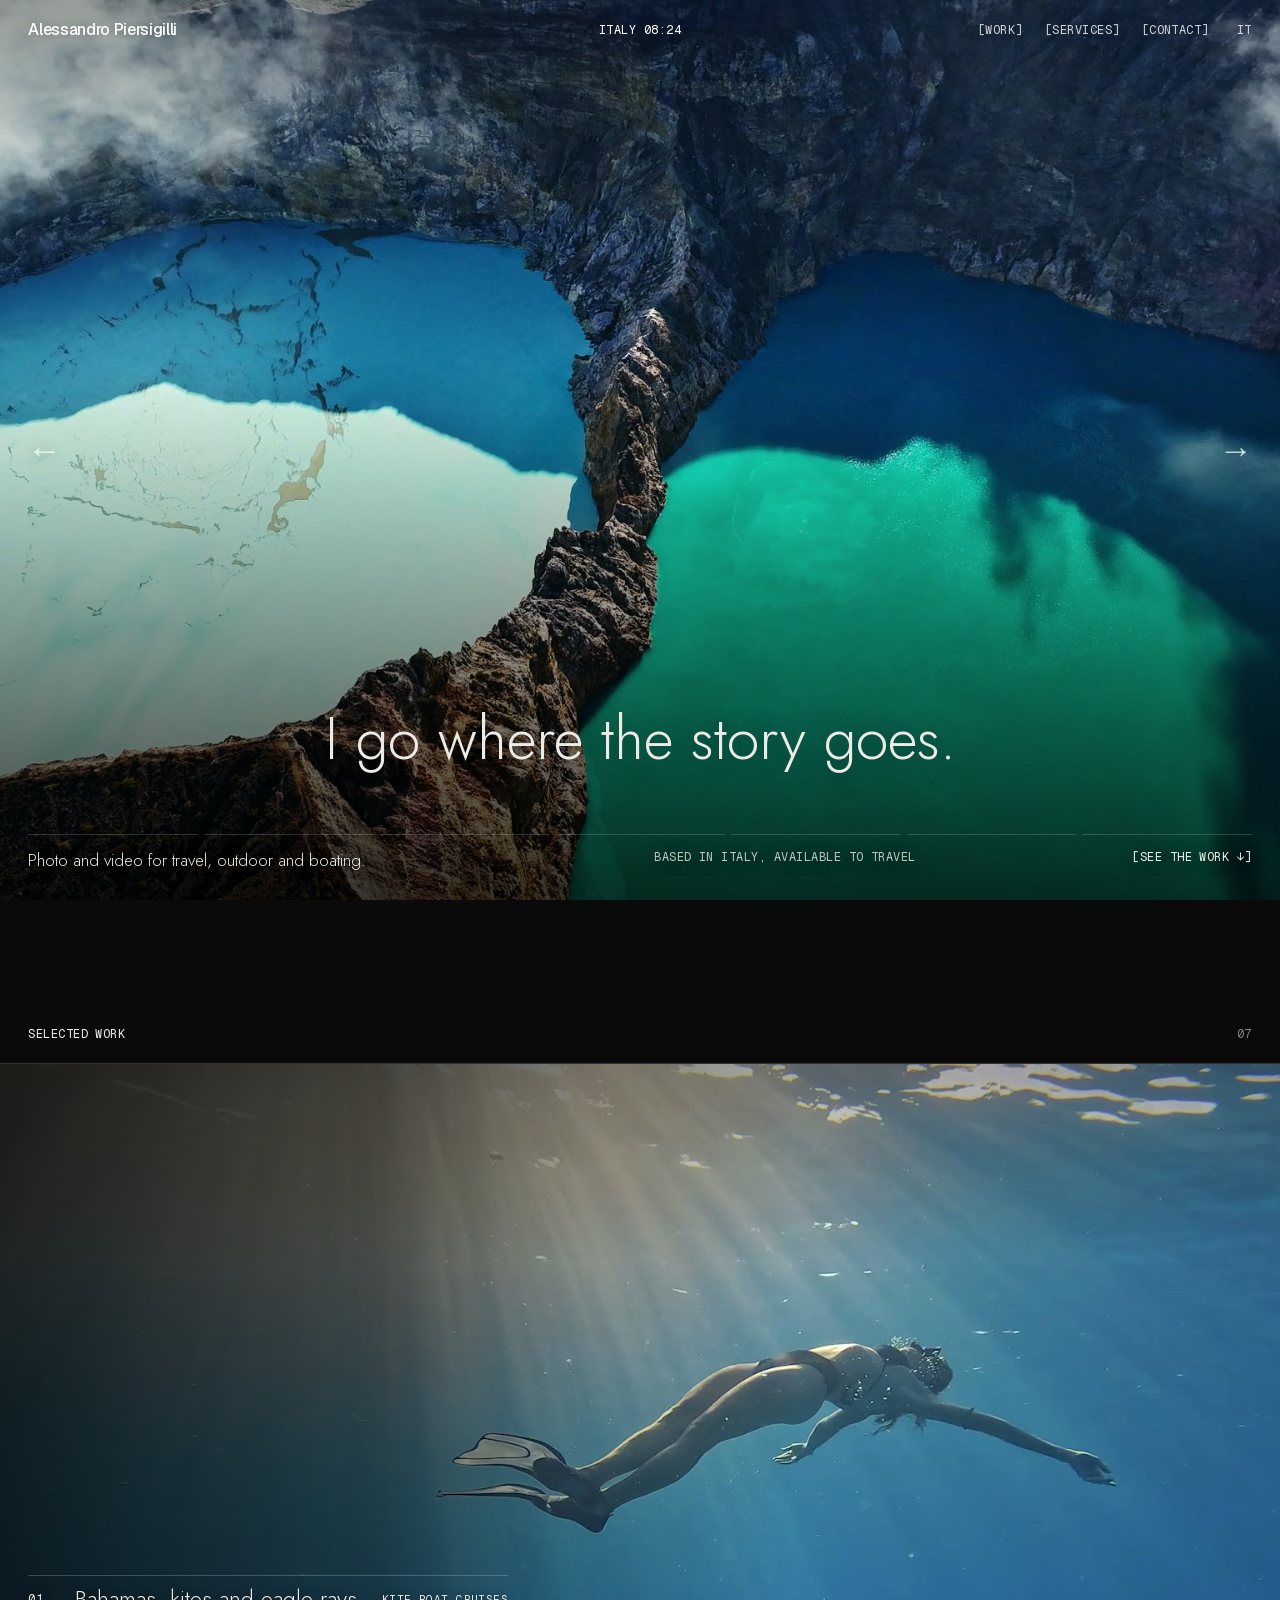
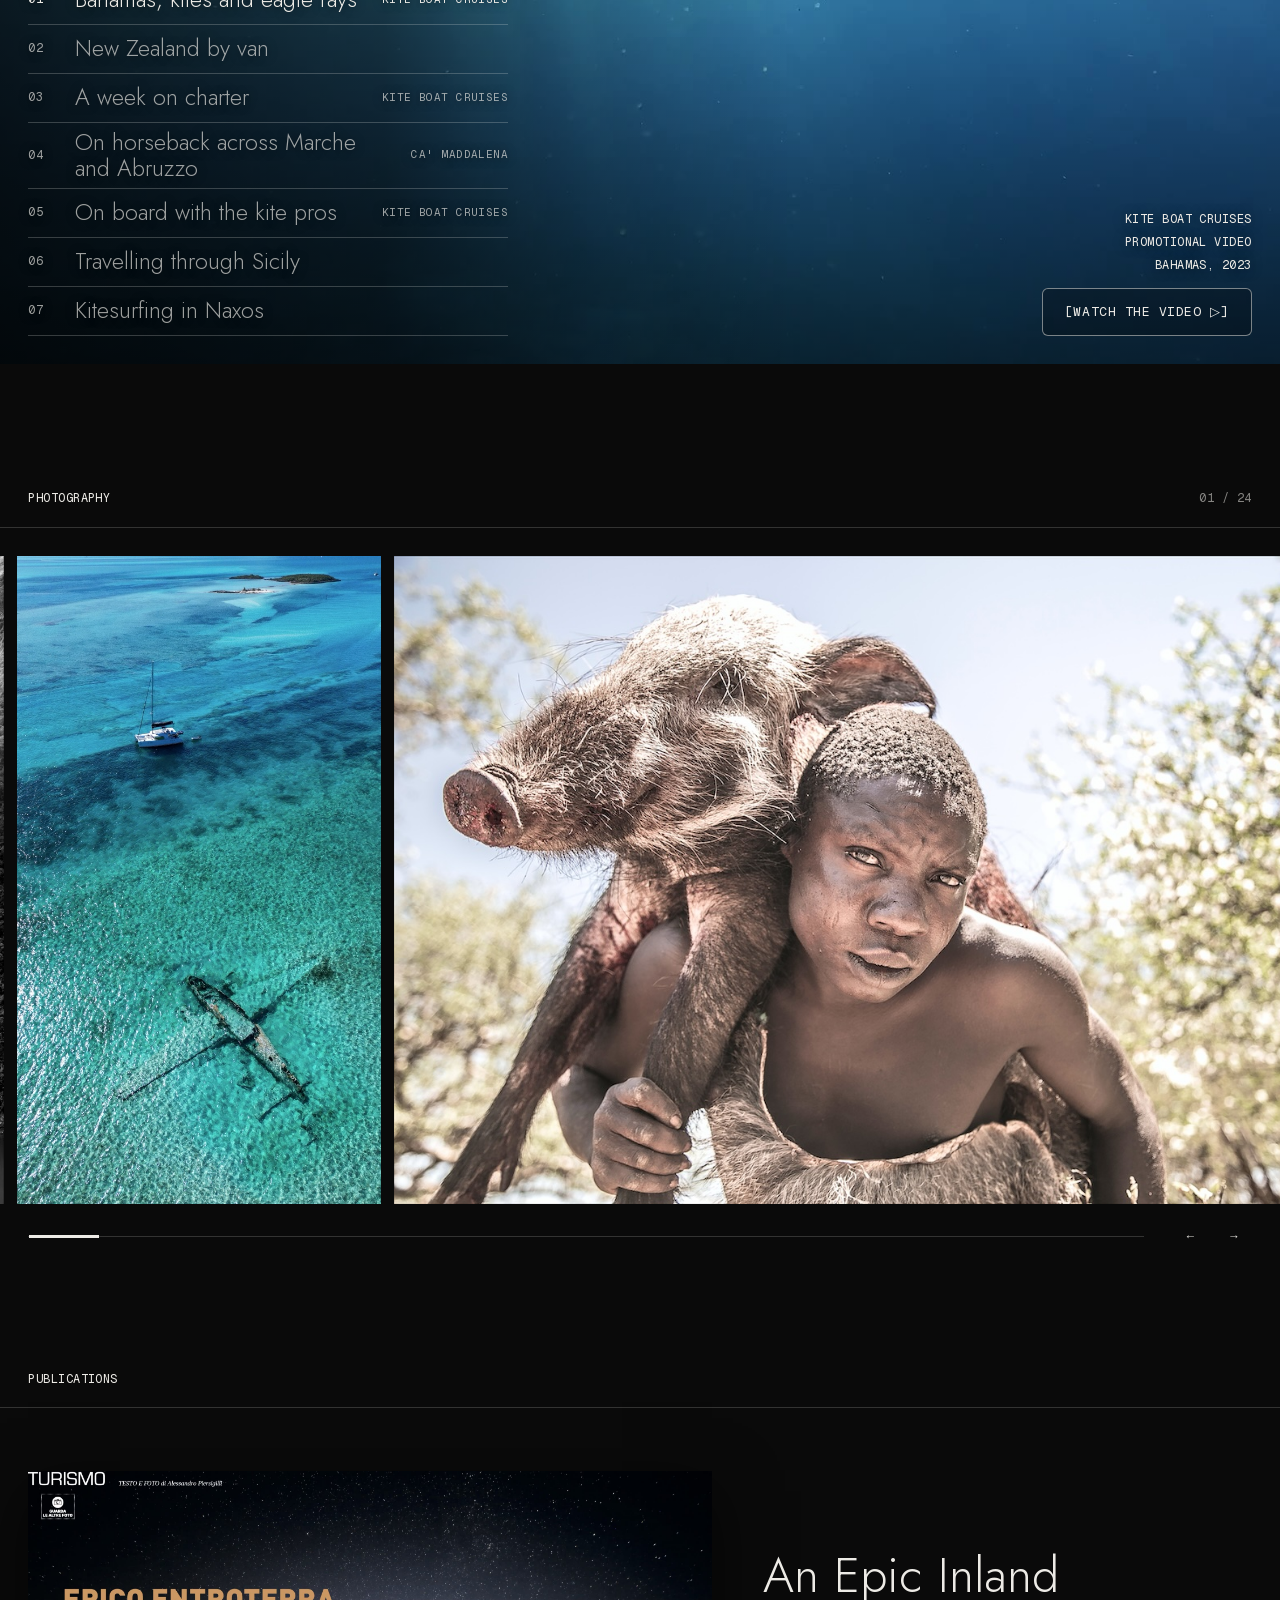
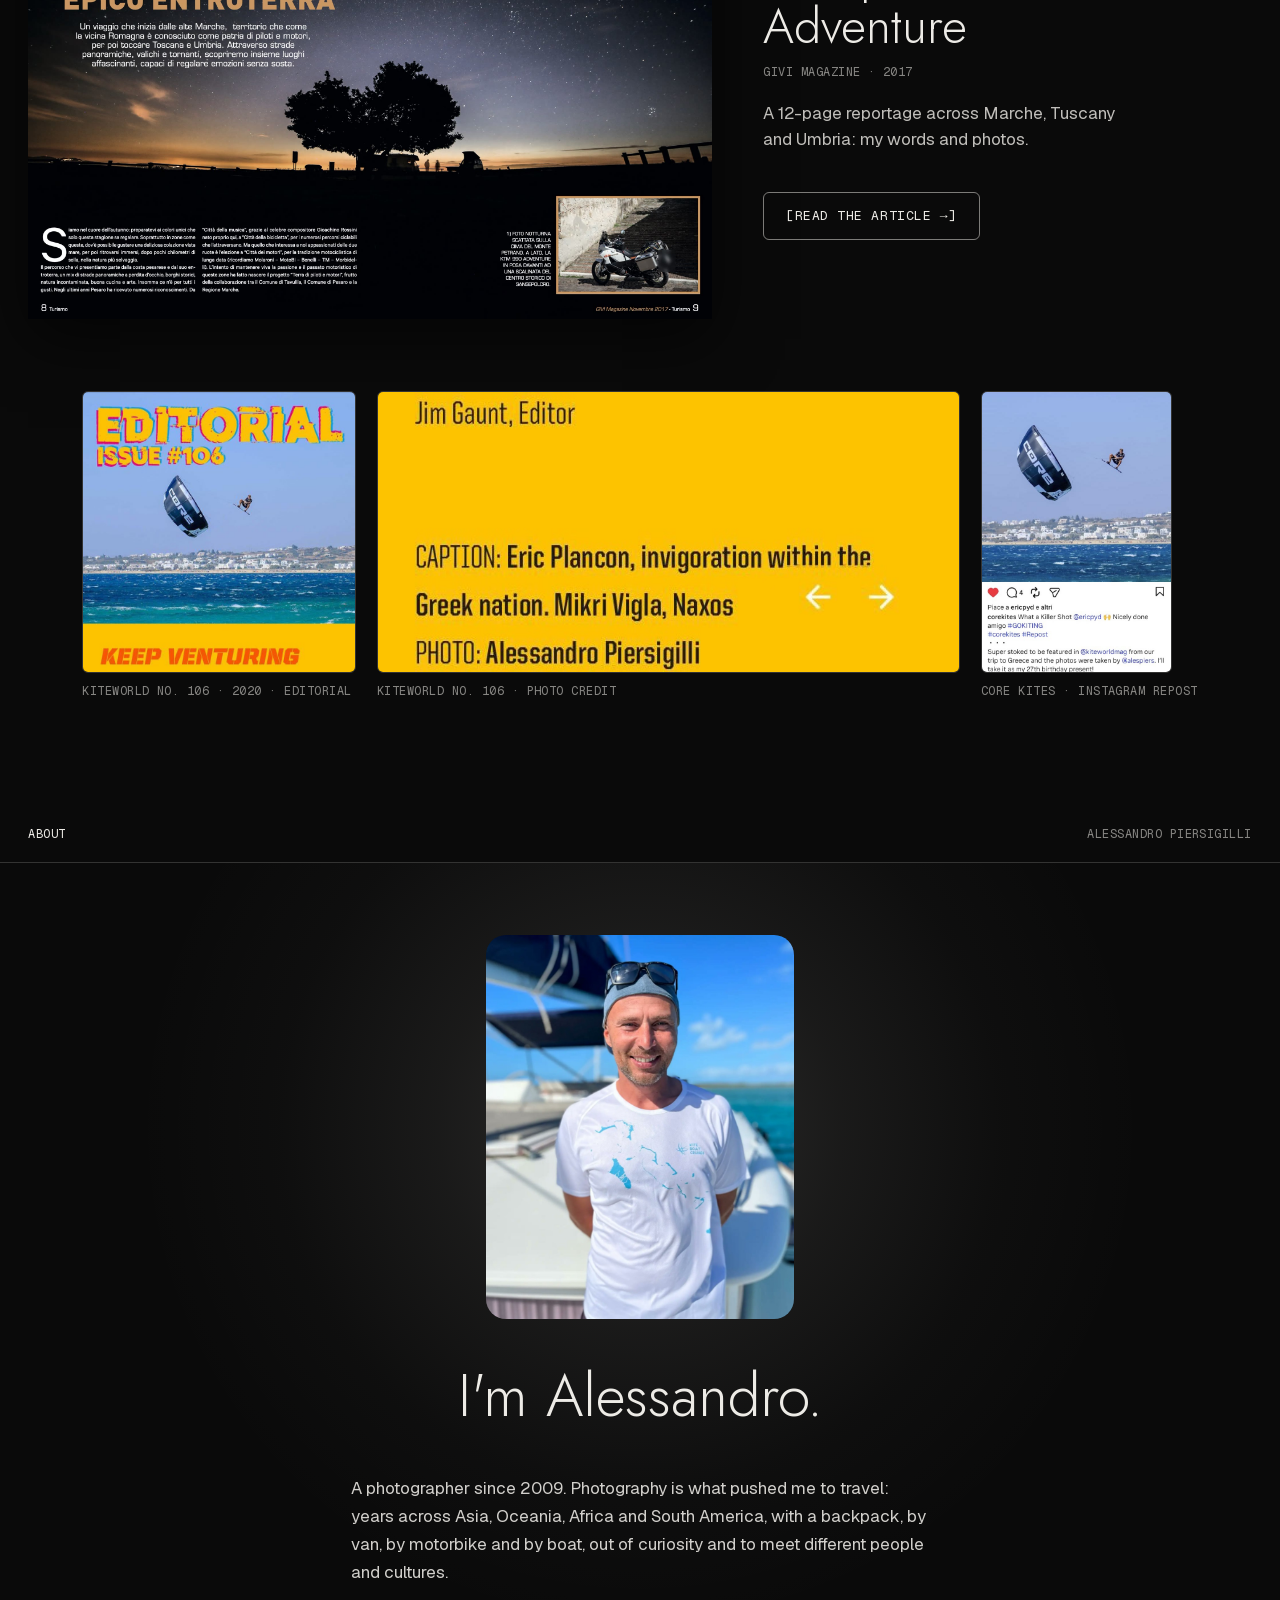
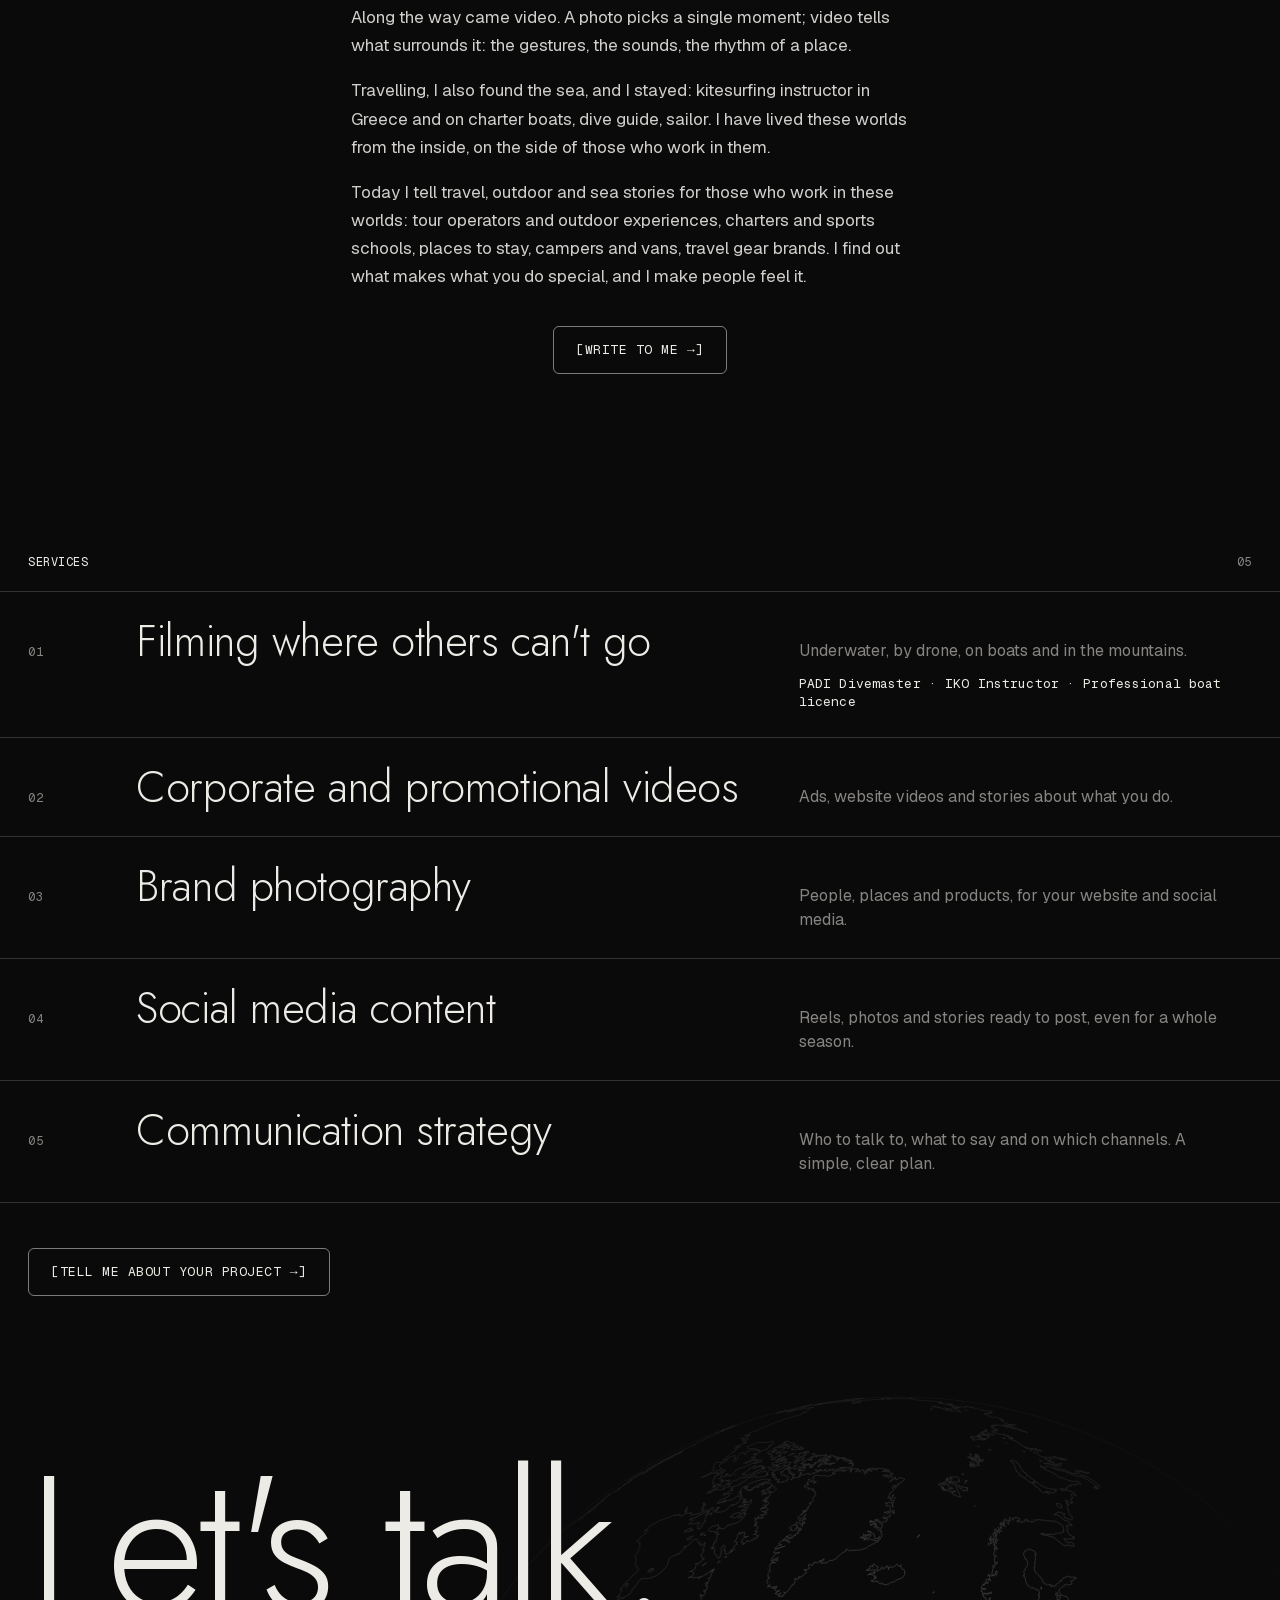
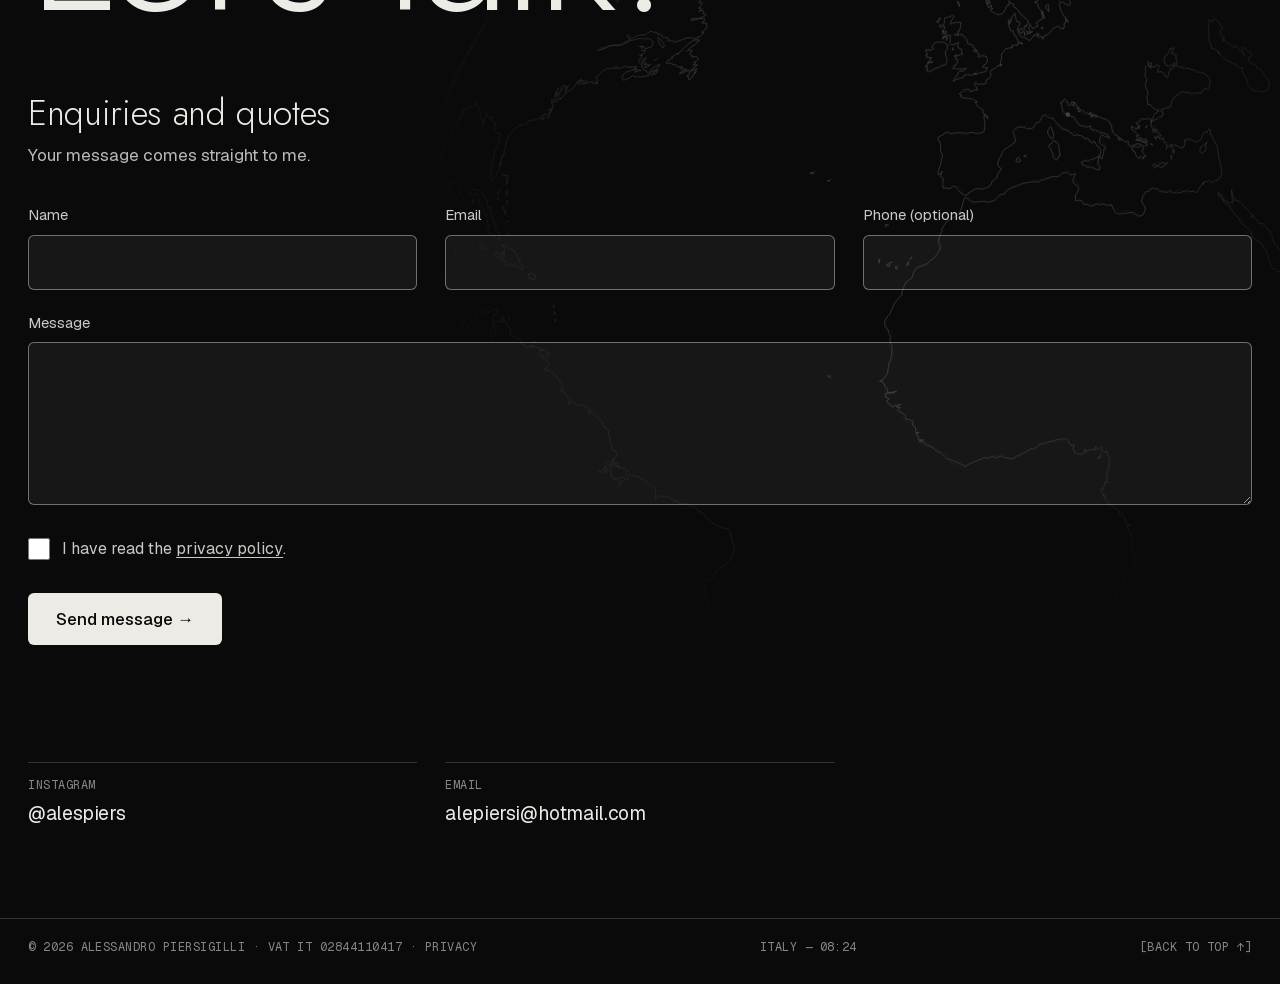
==== commit ed0ceab8: "Video d'apertura più leggero: 6,9 MB al computer, 3 MB al telefono Co-Authored-By: Claude Opus 5.5 <" ====
--- a/index.html
+++ b/index.html
@@ -324,7 +324,7 @@
 <header class="hero">
   <canvas class="mondo" aria-hidden="true"></canvas>
   <video id="hero" muted playsinline autoplay loop preload="auto"
-         data-h="video/hero-leggero.mp4" data-v="video/hero-v.mp4"></video>
+         data-h="video/hero-pc.mp4" data-m="video/hero-telefono.mp4" data-v="video/hero-v.mp4"></video>
   <button type="button" class="arrow prev" id="prev" aria-label="Clip precedente" data-i18n-aria="prevClip">&larr;</button>
   <button type="button" class="arrow next" id="next" aria-label="Clip successiva" data-i18n-aria="nextClip">&rarr;</button>
   <h1 class="claim-top reveal" data-i18n="claim">Vado dove va la storia.</h1>
@@ -793,7 +793,9 @@
   const hero = $('#hero');
   const vert = false; // per ora sempre lo showreel orizzontale
   hero.poster = vert ? 'video/hero-v.jpg' : 'video/hero.jpg';
-  if (!reduce) { hero.src = vert ? hero.dataset.v : hero.dataset.h; hero.play().catch(() => {}); }
+  // al telefono lo showreel è piccolo: basta la versione a 720p, tre volte più leggera
+  const small = matchMedia('(max-width:820px)').matches;
+  if (!reduce) { hero.src = vert ? hero.dataset.v : small ? hero.dataset.m : hero.dataset.h; hero.play().catch(() => {}); }
   // Pulsanti: clip precedente / successiva
   const go = dir => {
     const t = hero.currentTime;
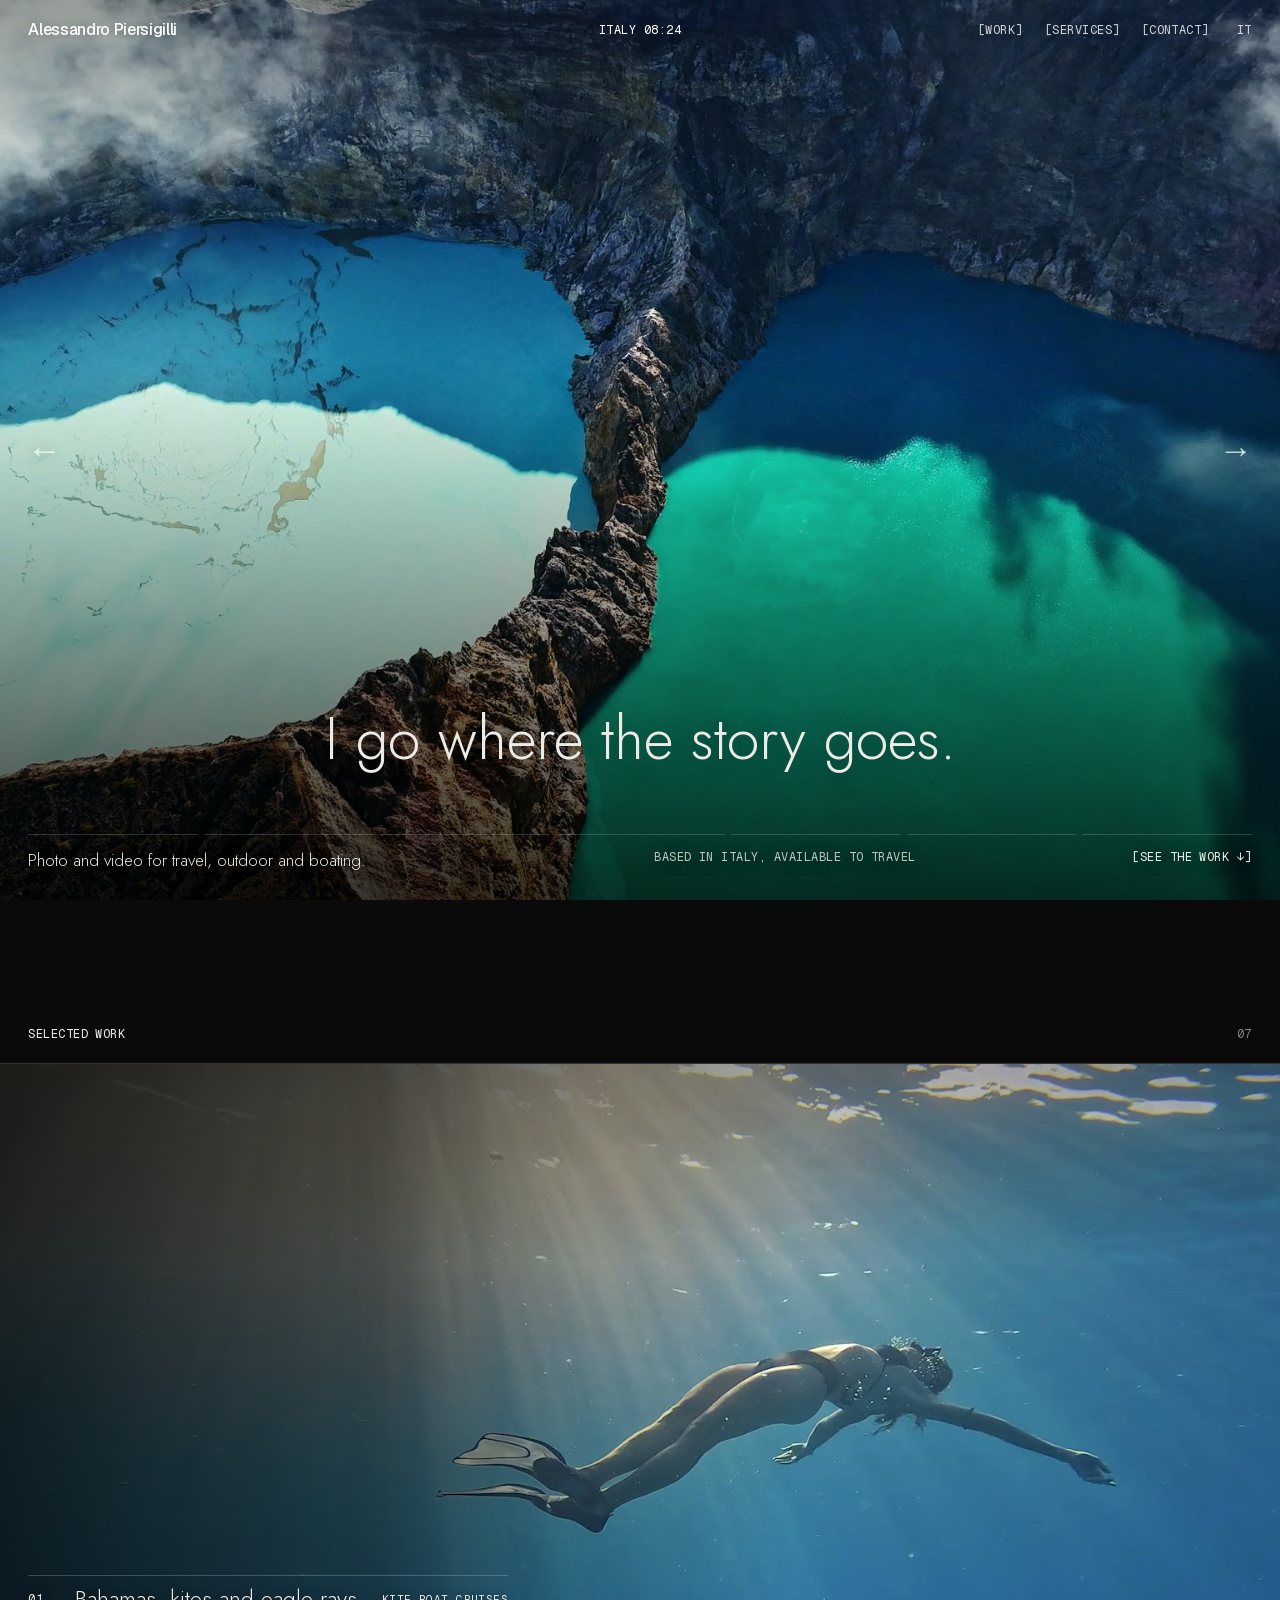
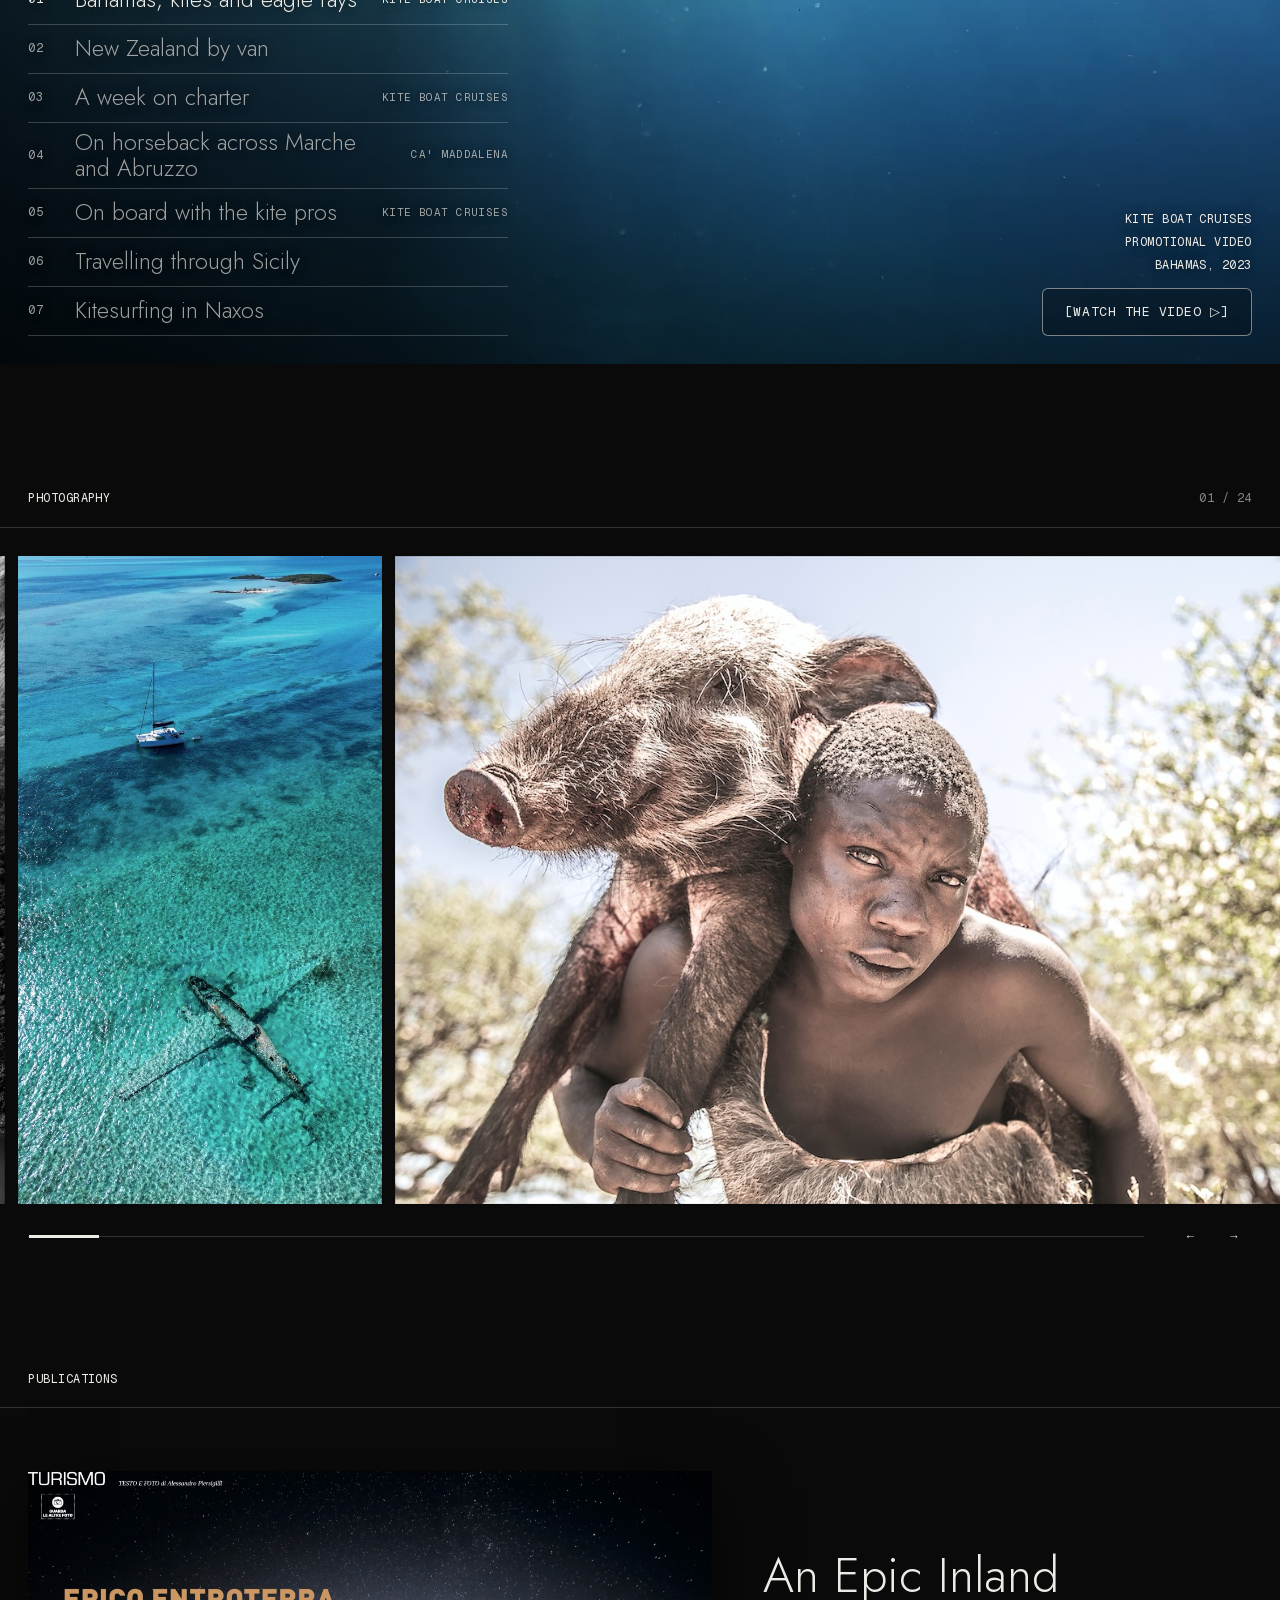
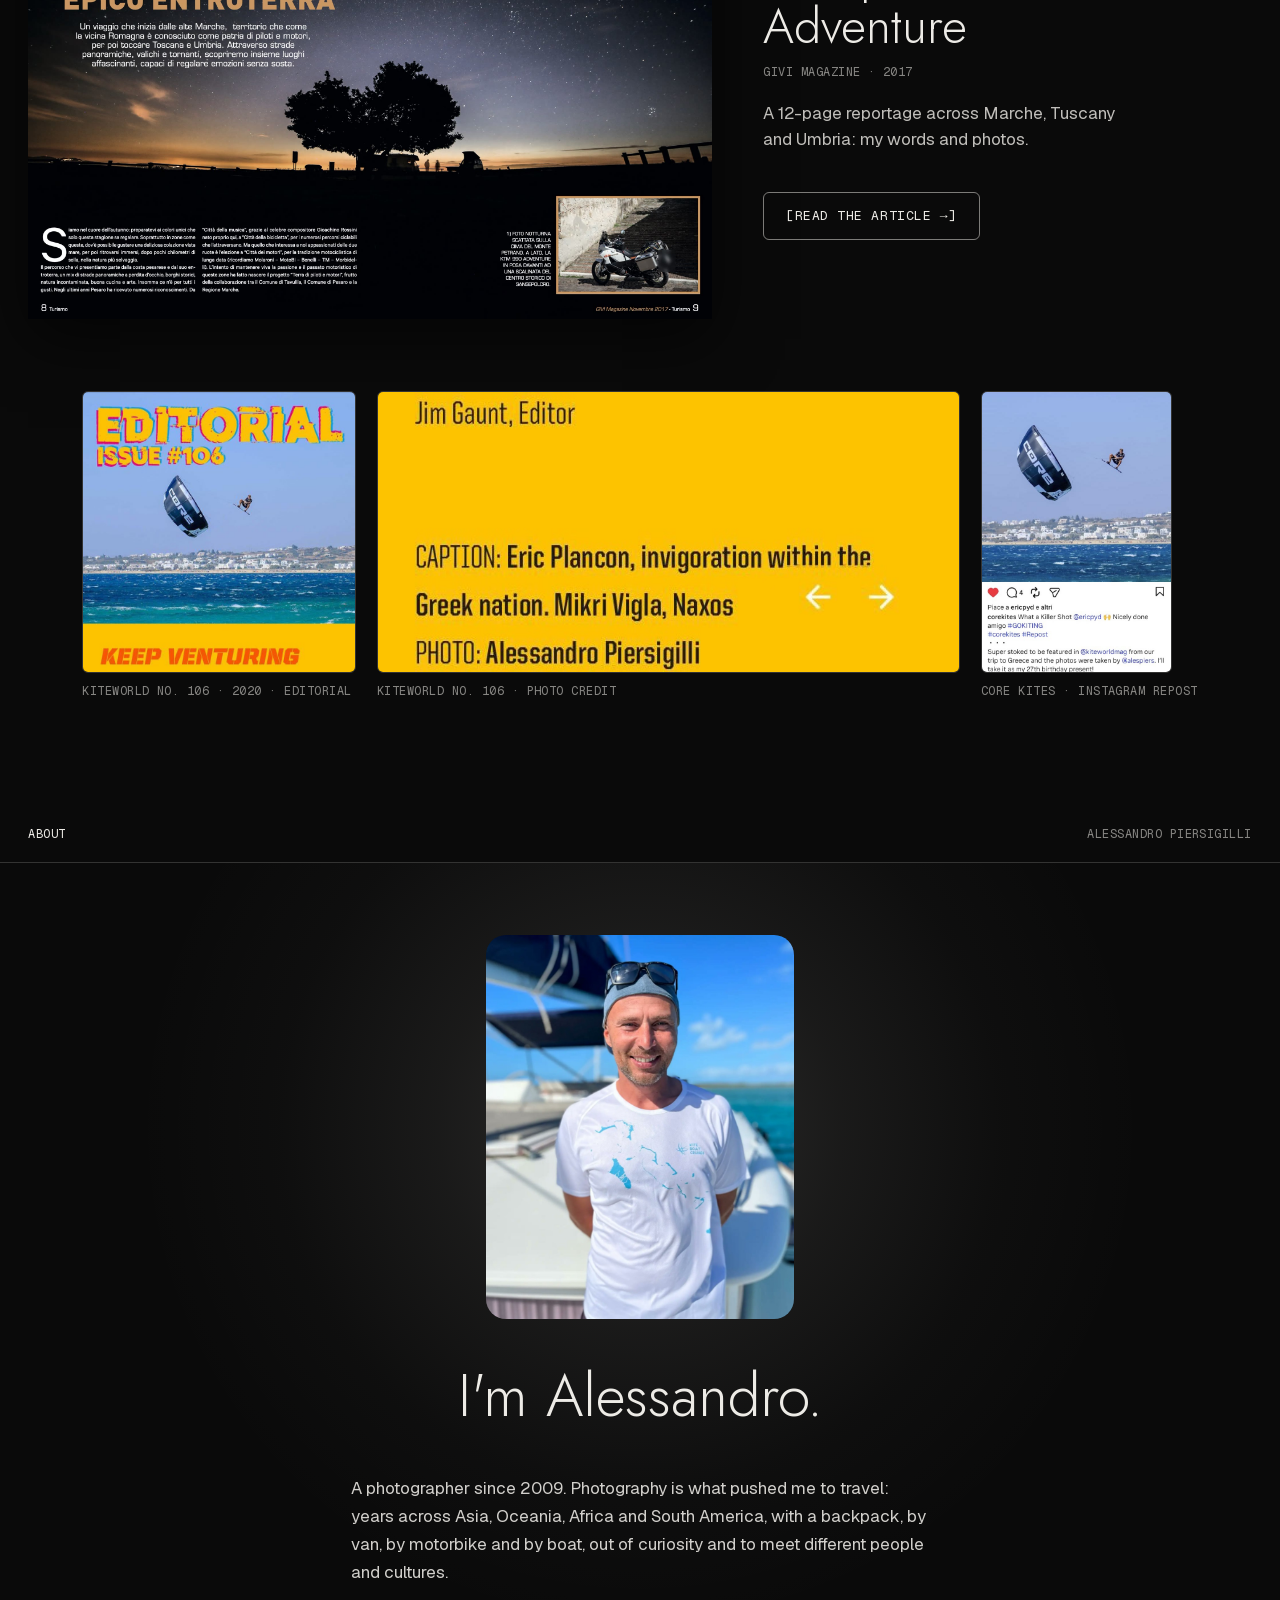
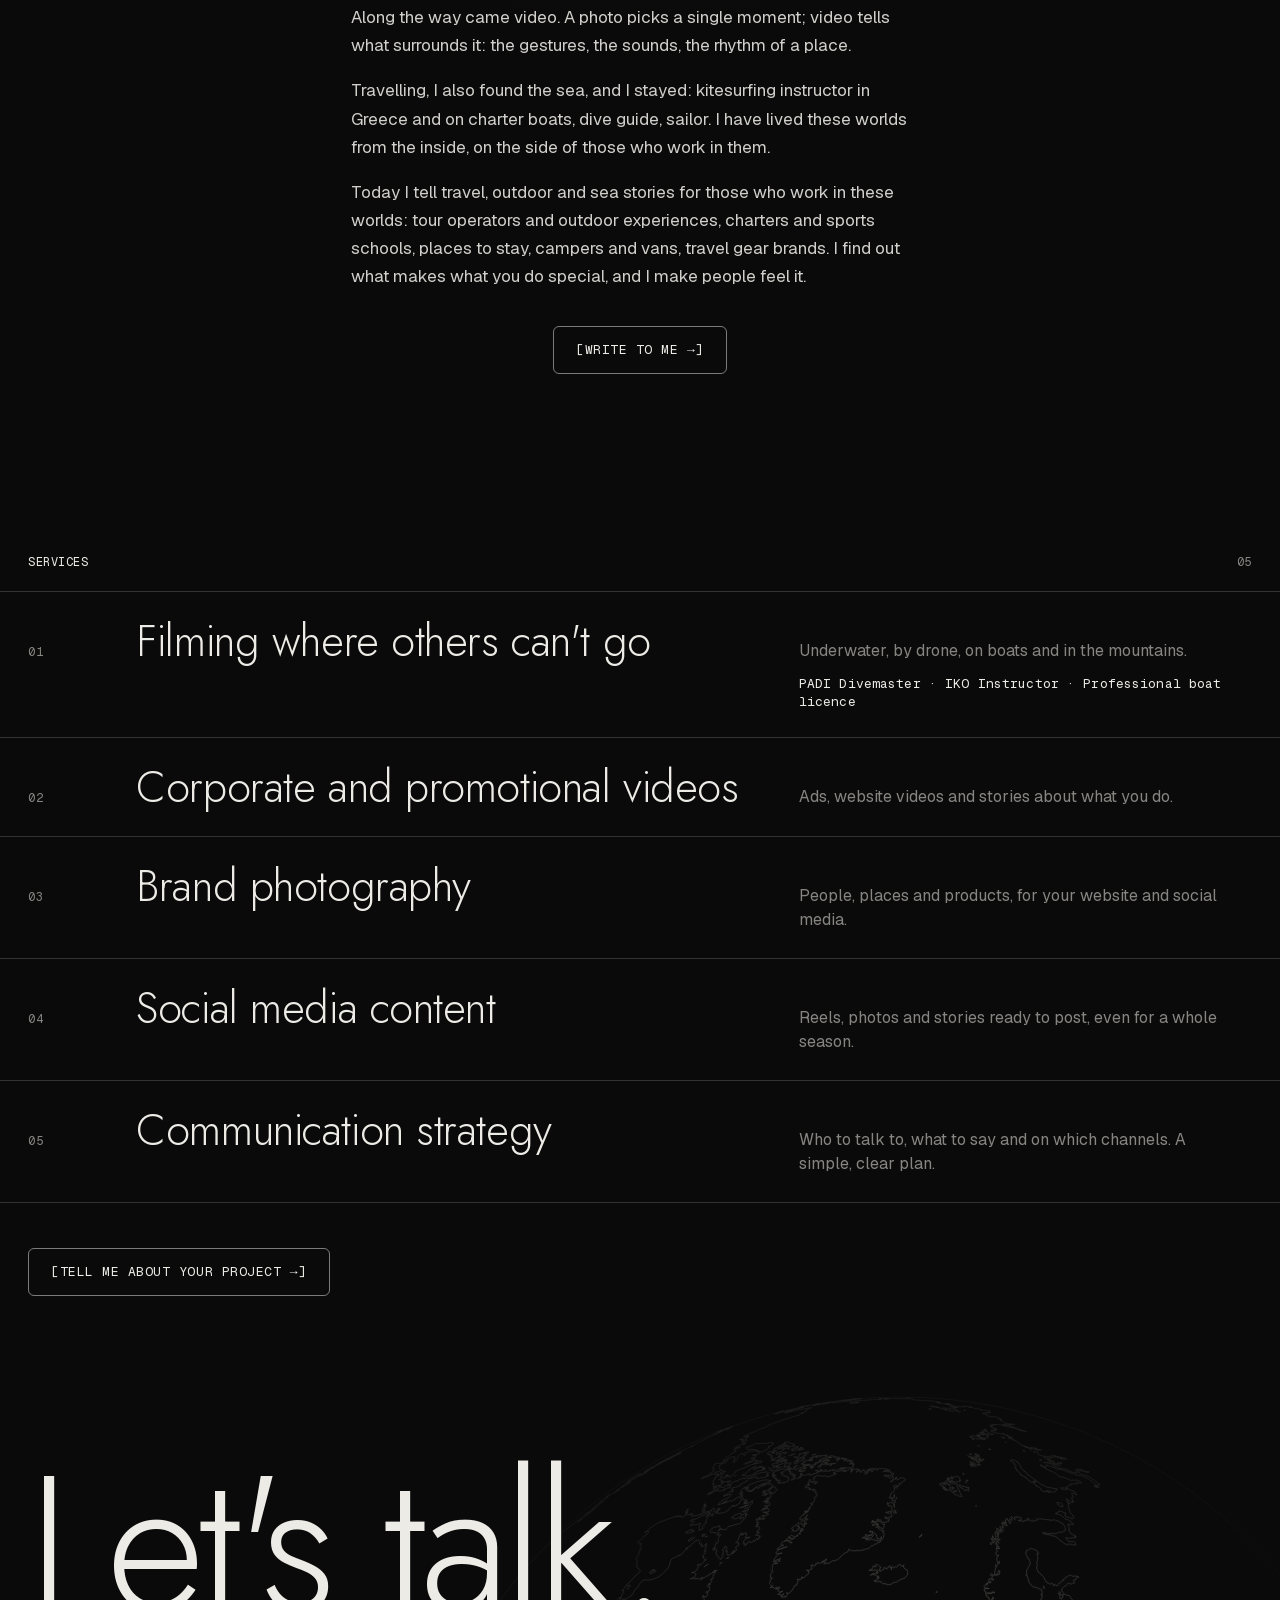
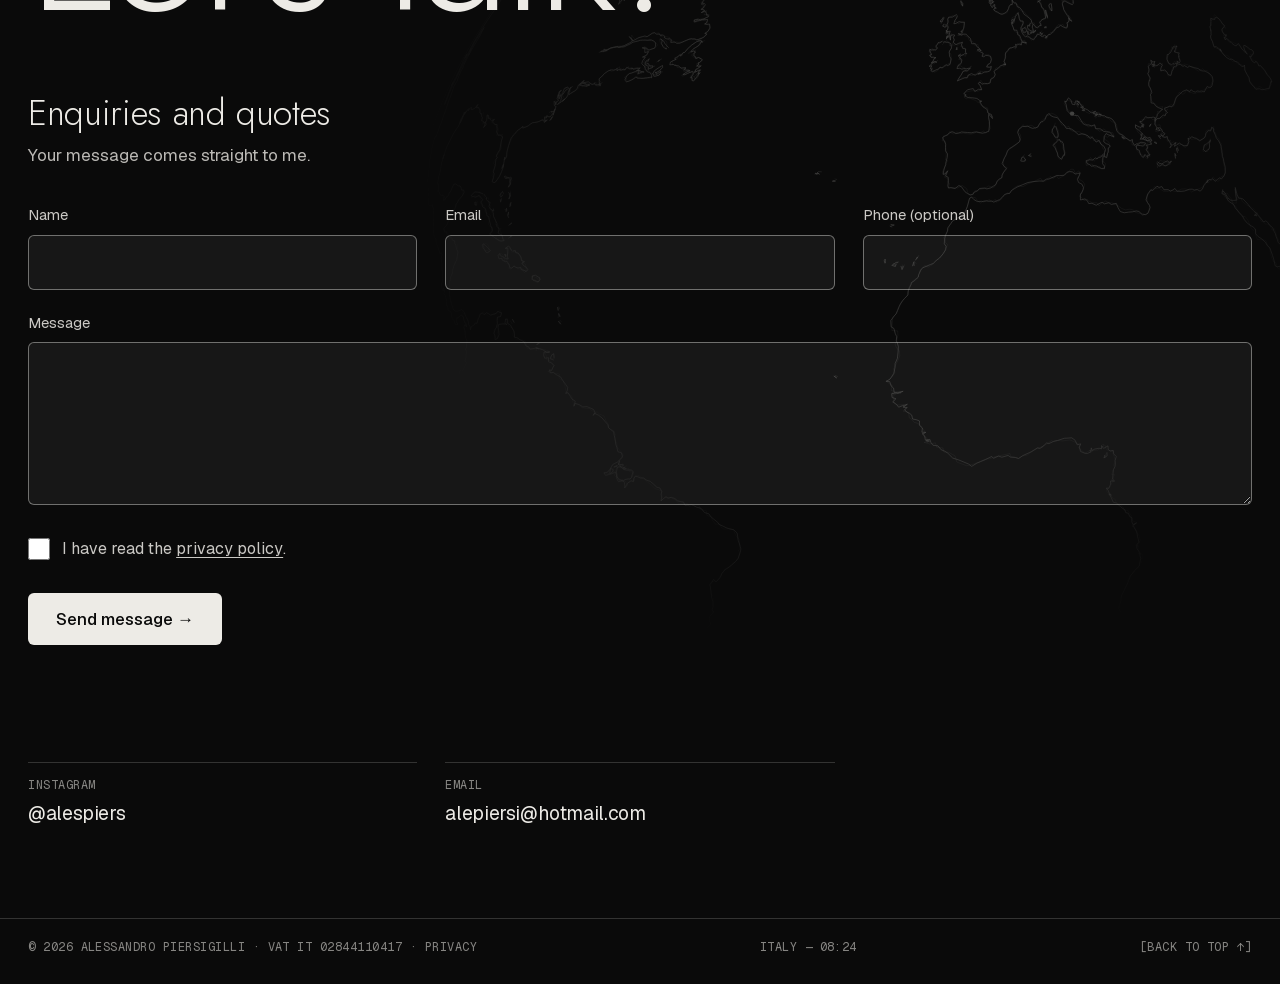
==== commit 9b968504: "Video a 720p per il telefono: anteprime ~2 MB, video completi 11-29 MB Co-Authored-By: Claude Opus 5" ====
--- a/index.html
+++ b/index.html
@@ -522,6 +522,9 @@
 };
 
 /* I lavori: per aggiungerne uno basta copiare un blocco */
+// Al telefono i video dei lavori arrivano a 720p (file "-m"): tre-quattro volte più leggeri
+const mob = src => matchMedia('(max-width:820px)').matches ? src.replace(/\.mp4/, '-m.mp4') : src;
+
 const LAVORI = [
   { titolo: 'Bahamas, tra kite e aquile di mare', cliente: 'Kite Boat Cruises', tipo: 'Video promozionale', luogo: 'Bahamas, 2023', video: 'video/kbc2023.mp4', poster: 'video/kbc2023.jpg', completo: 'video/kbc2023-completo.mp4', en: { titolo: 'Bahamas, kites and eagle rays', tipo: 'Promotional video', luogo: 'Bahamas, 2023' } },
   { titolo: 'Nuova Zelanda in van', cliente: '', tipo: 'Racconto di viaggio', luogo: 'Nuova Zelanda, 2024', video: 'video/nuovazelanda.mp4', poster: 'video/nuovazelanda.jpg', completo: 'video/nuovazelanda-completo.mp4', en: { titolo: 'New Zealand by van', cliente: '', tipo: 'Travel story', luogo: 'New Zealand, 2024' } },
@@ -618,7 +621,7 @@
   const BTN = { watch: { it: '[Guarda il video &#9655;]', en: '[Watch the video &#9655;]' }, leaf: { it: '[Sfoglia l\'articolo &rarr;]', en: '[Read the article &rarr;]' } };
   LAVORI.forEach((w, i) => {
     const kind = w.foto ? 'magazine' : w.verticale ? 'vertical' : 'wide';
-    const media = w.foto ? `<img src="${w.foto}" alt="" loading="lazy">` : `<video muted playsinline loop preload="none" poster="${w.poster}" data-src="${w.video}"></video>`;
+    const media = w.foto ? `<img src="${w.foto}" alt="" loading="lazy">` : `<video muted playsinline loop preload="none" poster="${w.poster}" data-src="${mob(w.video)}"></video>`;
     const layer = document.createElement('div');
     layer.className = 'layer ' + kind;
     layer.innerHTML = kind === 'wide' ? media : `<img class="blur" src="${w.foto || w.poster}" alt="" loading="lazy"><div class="frame">${media}</div>`;
@@ -657,7 +660,7 @@
     }
     fillWork(); playCur();
   };
-  const openWork = () => { const w = LAVORI[wc]; if (w.pagine) openBook(w); else openPlayer(w.completo); };
+  const openWork = () => { const w = LAVORI[wc]; if (w.pagine) openBook(w); else openPlayer(mob(w.completo)); };
   const fine = matchMedia('(hover:hover) and (pointer:fine)');
   const navH = () => document.documentElement.style.setProperty('--navh', document.querySelector('nav').offsetHeight + 'px');
   navH(); addEventListener('resize', navH);
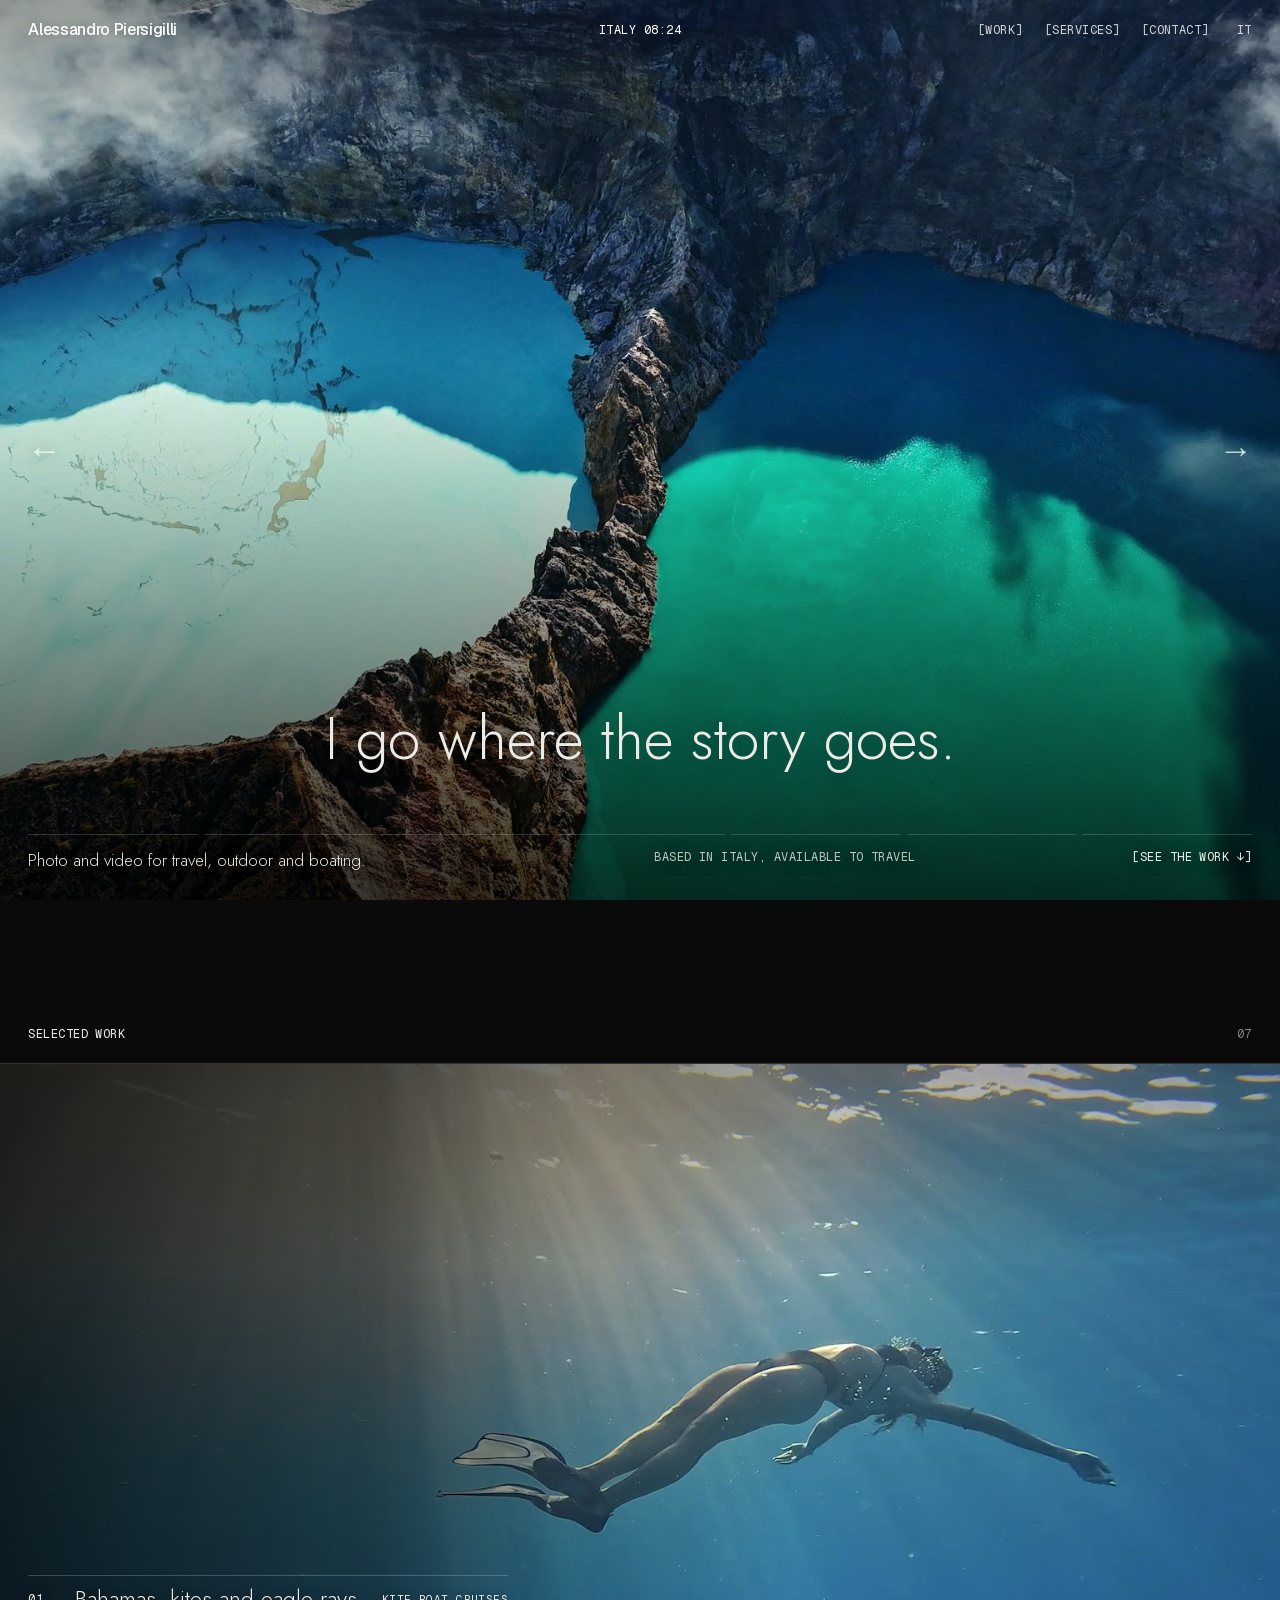
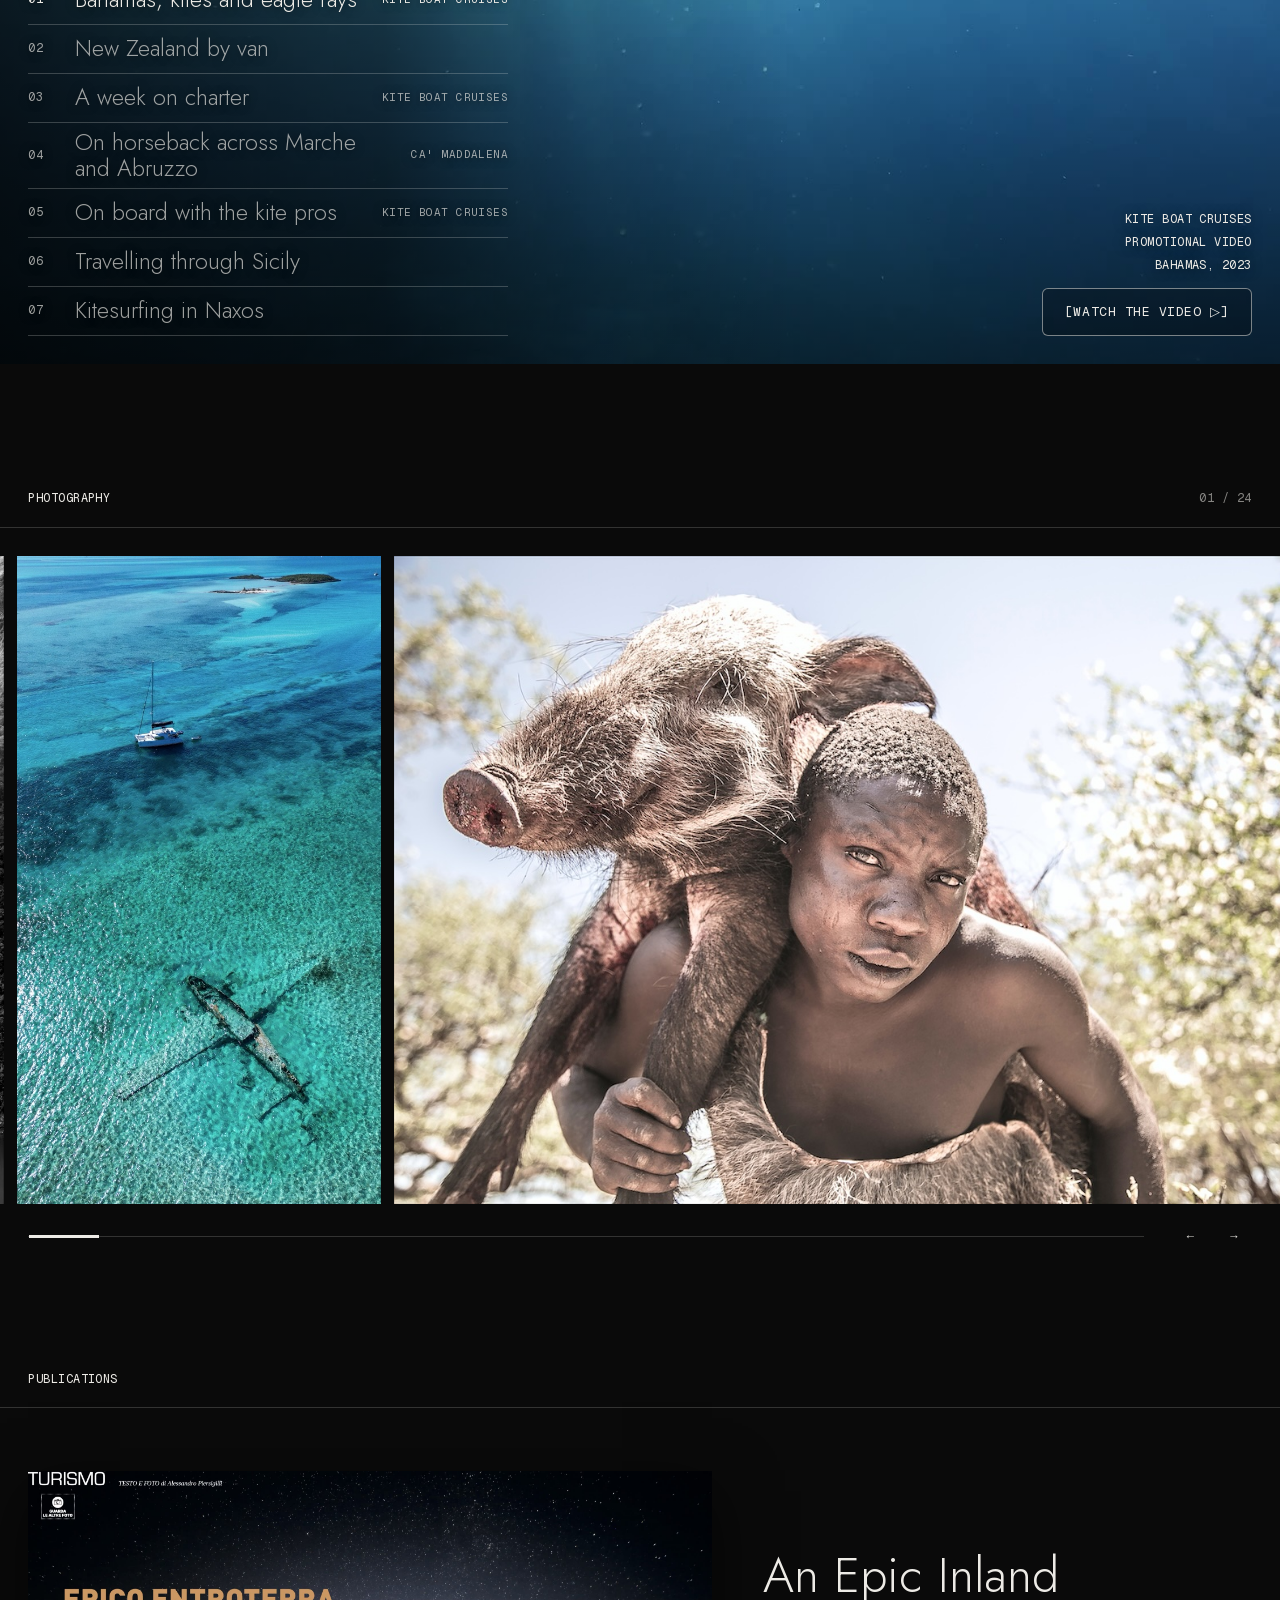
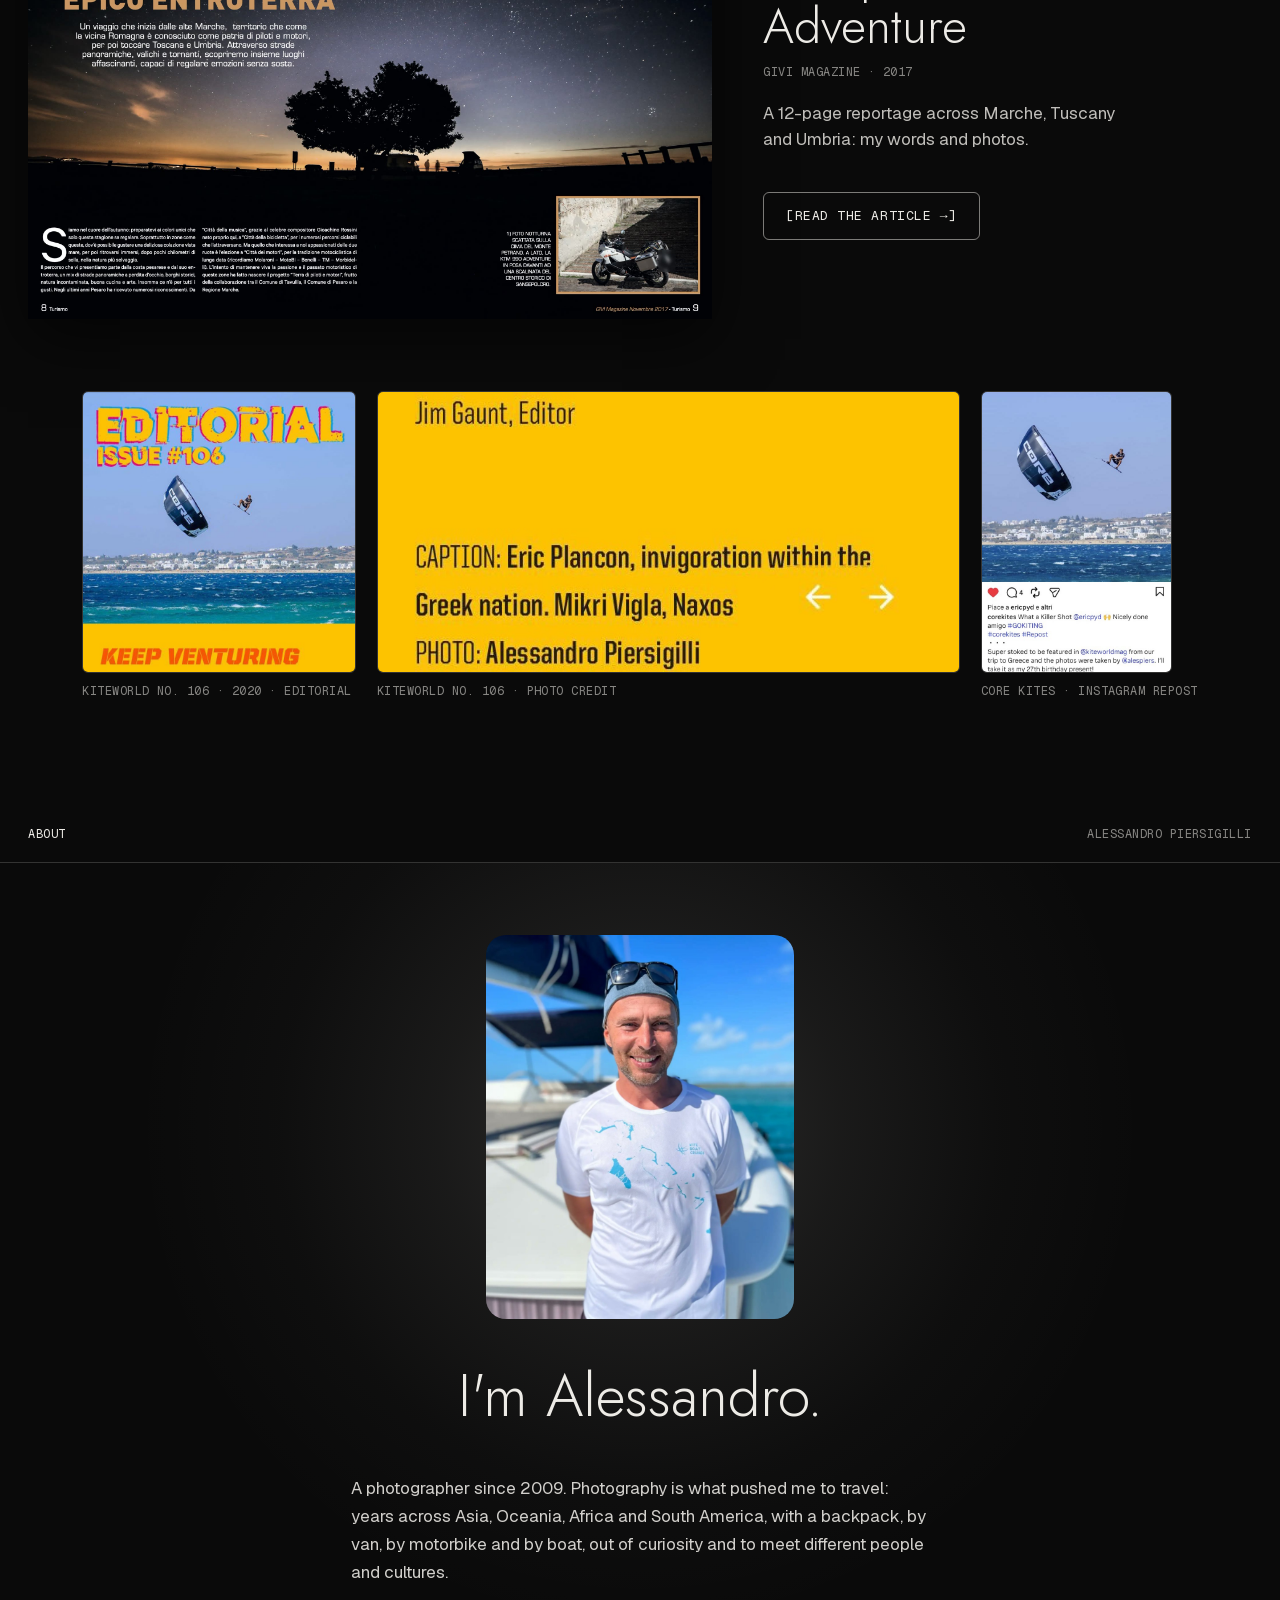
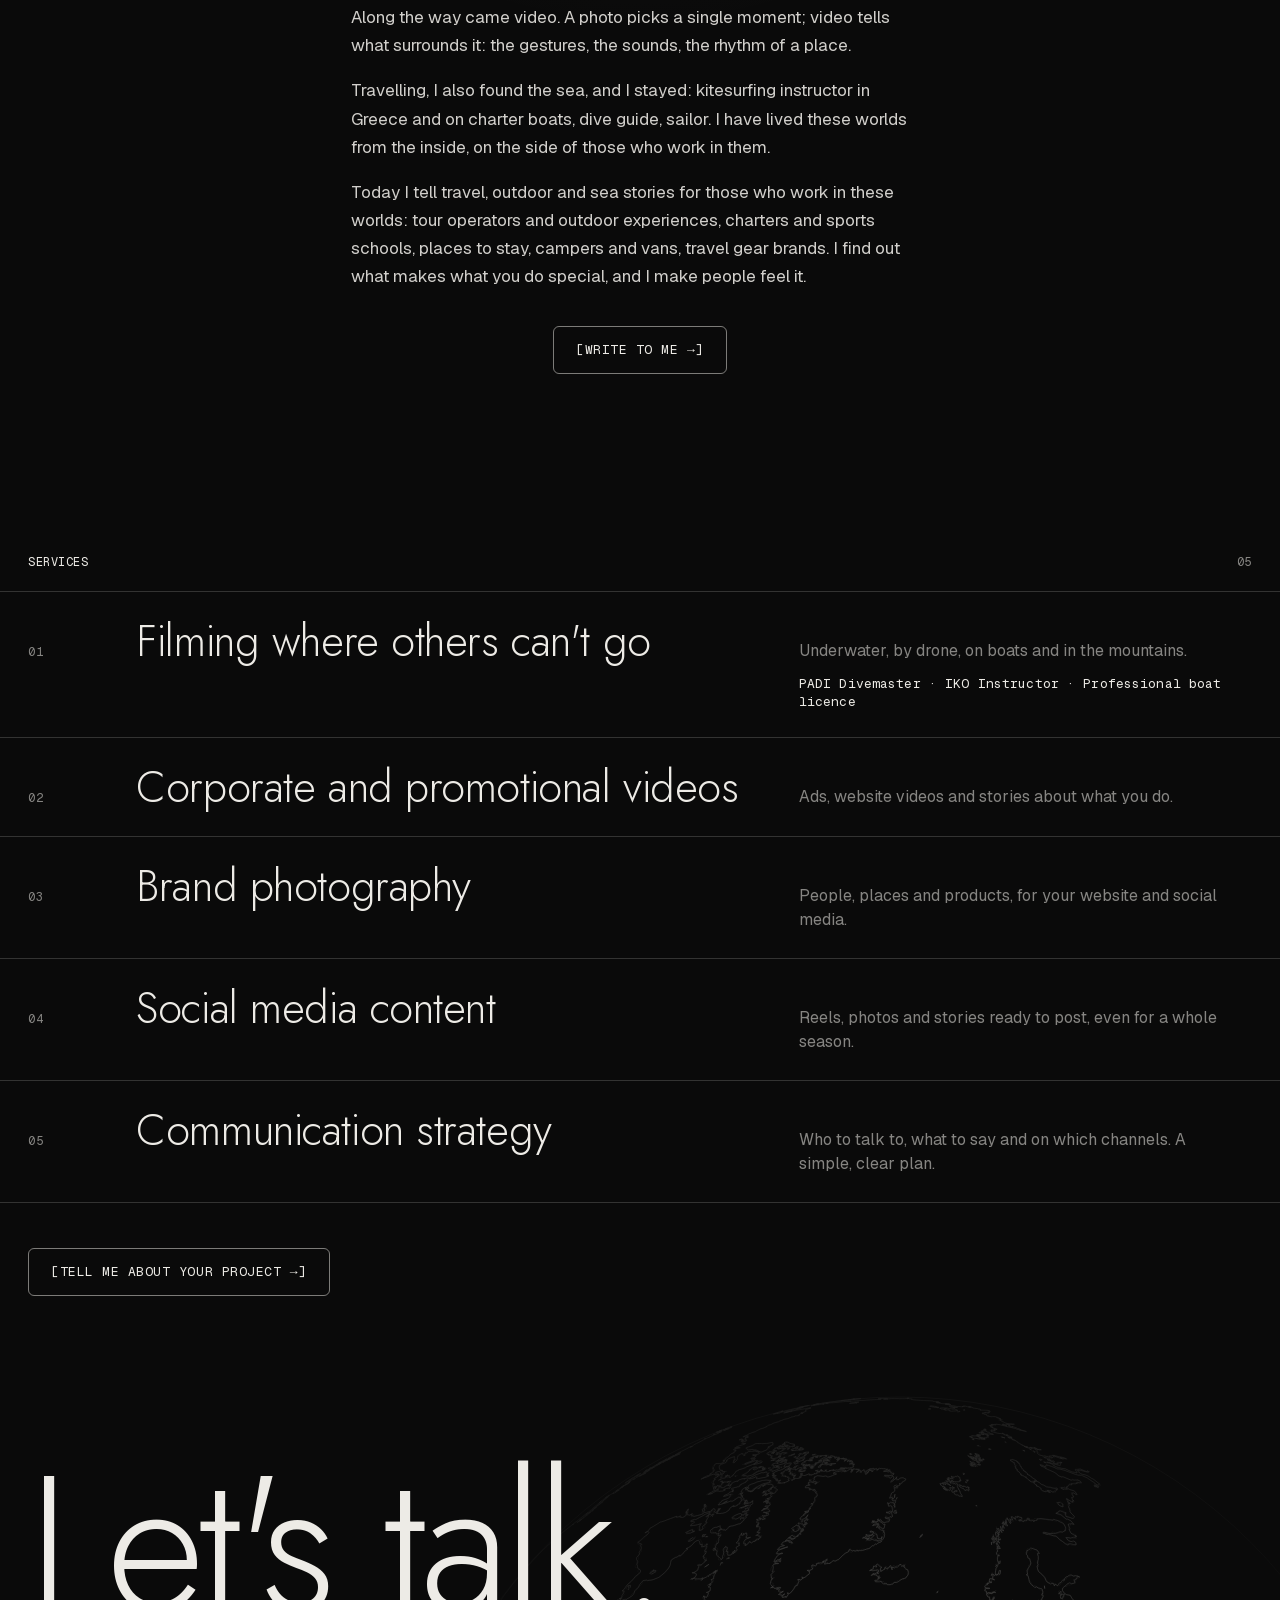
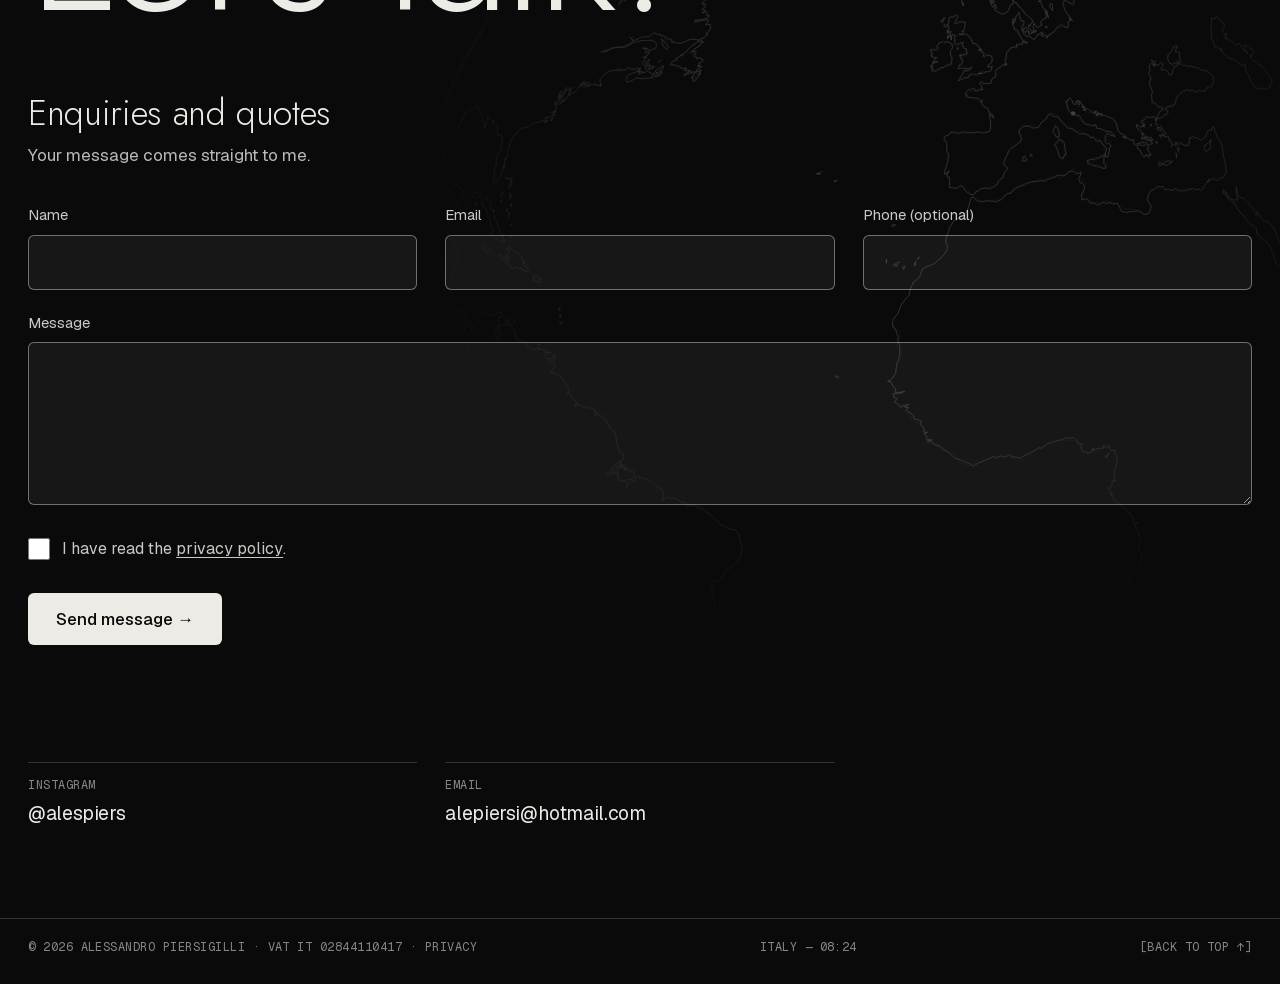
==== commit ec9699ff: "Video completi con indirizzo completo, per il sito su Cloudflare Co-Authored-By: Claude Opus 5.5 <no" ====
--- a/index.html
+++ b/index.html
@@ -524,6 +524,8 @@
 /* I lavori: per aggiungerne uno basta copiare un blocco */
 // Al telefono i video dei lavori arrivano a 720p (file "-m"): tre-quattro volte più leggeri
 const mob = src => matchMedia('(max-width:820px)').matches ? src.replace(/\.mp4/, '-m.mp4') : src;
+// I video completi superano i 25 MB che Cloudflare accetta: restano su GitHub
+const COMPLETI = 'https://apiersigilli.github.io/';
 
 const LAVORI = [
   { titolo: 'Bahamas, tra kite e aquile di mare', cliente: 'Kite Boat Cruises', tipo: 'Video promozionale', luogo: 'Bahamas, 2023', video: 'video/kbc2023.mp4', poster: 'video/kbc2023.jpg', completo: 'video/kbc2023-completo.mp4', en: { titolo: 'Bahamas, kites and eagle rays', tipo: 'Promotional video', luogo: 'Bahamas, 2023' } },
@@ -660,7 +662,7 @@
     }
     fillWork(); playCur();
   };
-  const openWork = () => { const w = LAVORI[wc]; if (w.pagine) openBook(w); else openPlayer(mob(w.completo)); };
+  const openWork = () => { const w = LAVORI[wc]; if (w.pagine) openBook(w); else openPlayer(COMPLETI + mob(w.completo)); };
   const fine = matchMedia('(hover:hover) and (pointer:fine)');
   const navH = () => document.documentElement.style.setProperty('--navh', document.querySelector('nav').offsetHeight + 'px');
   navH(); addEventListener('resize', navH);
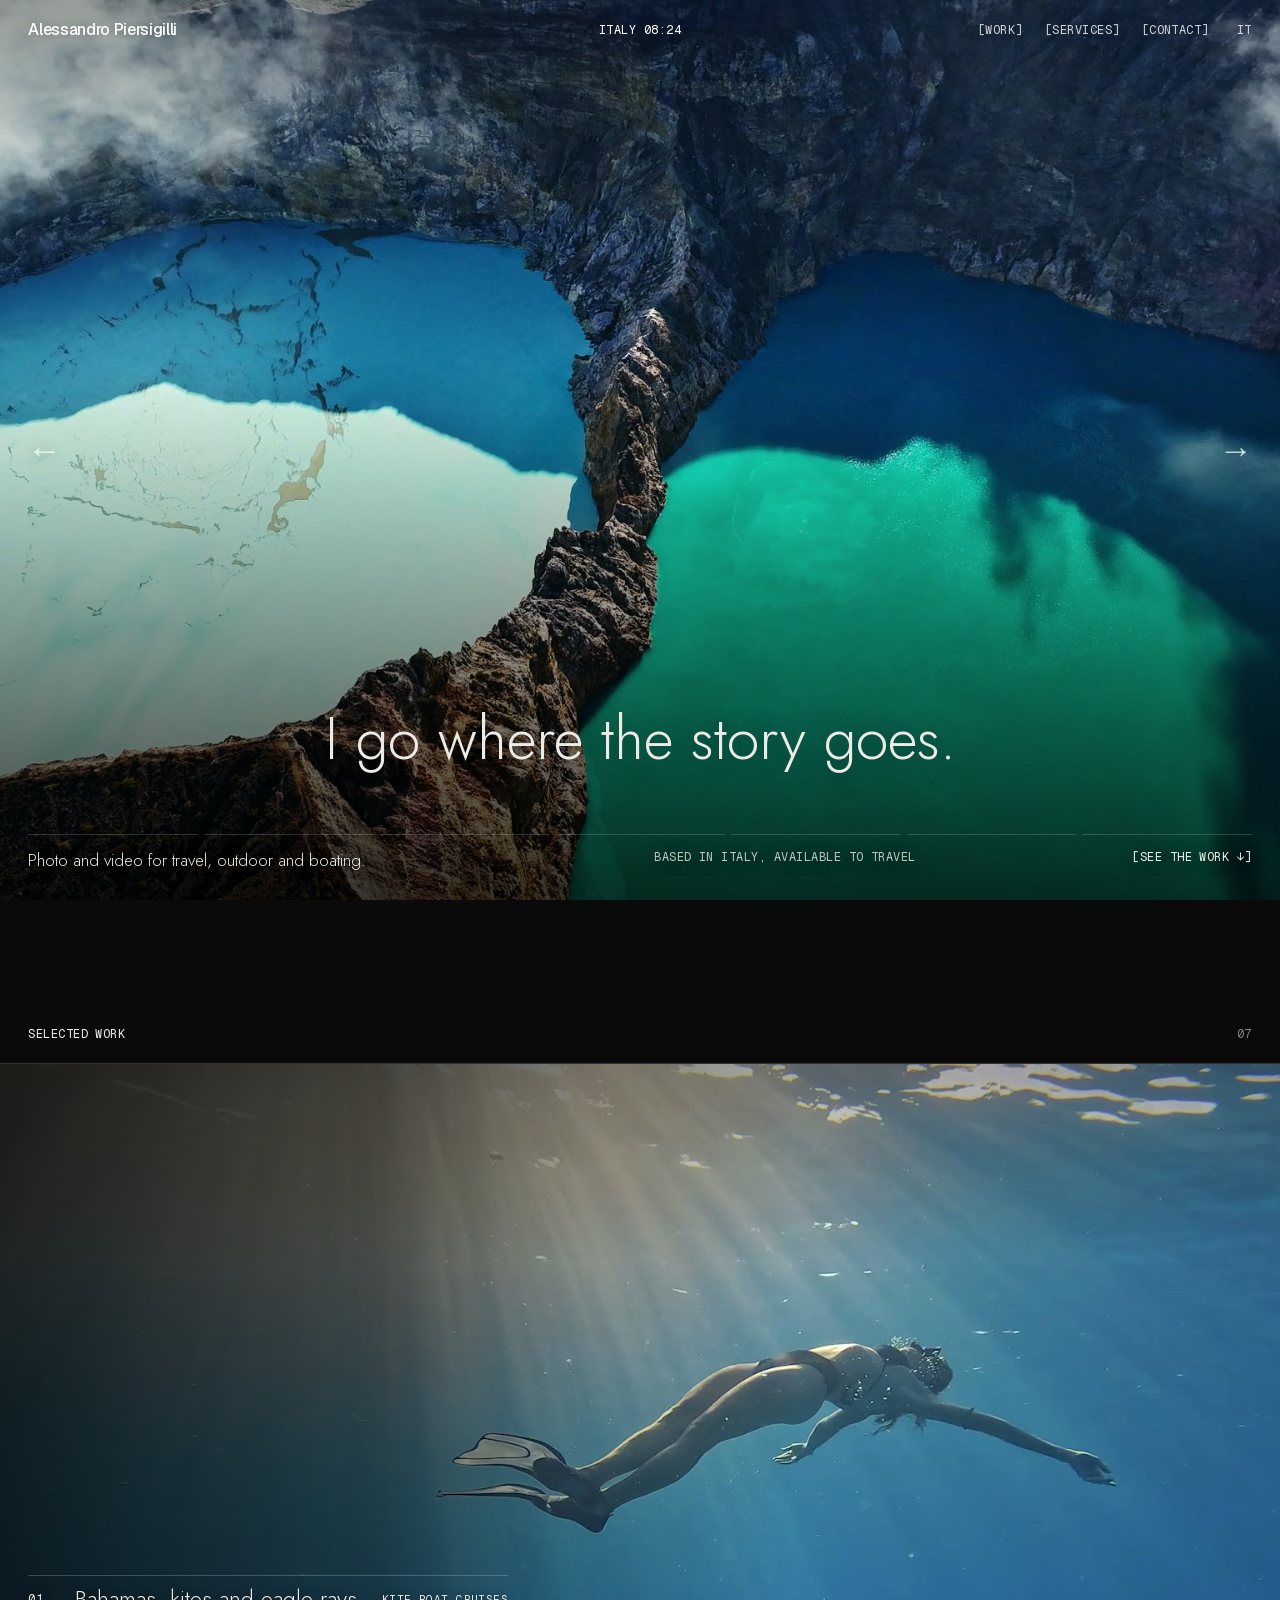
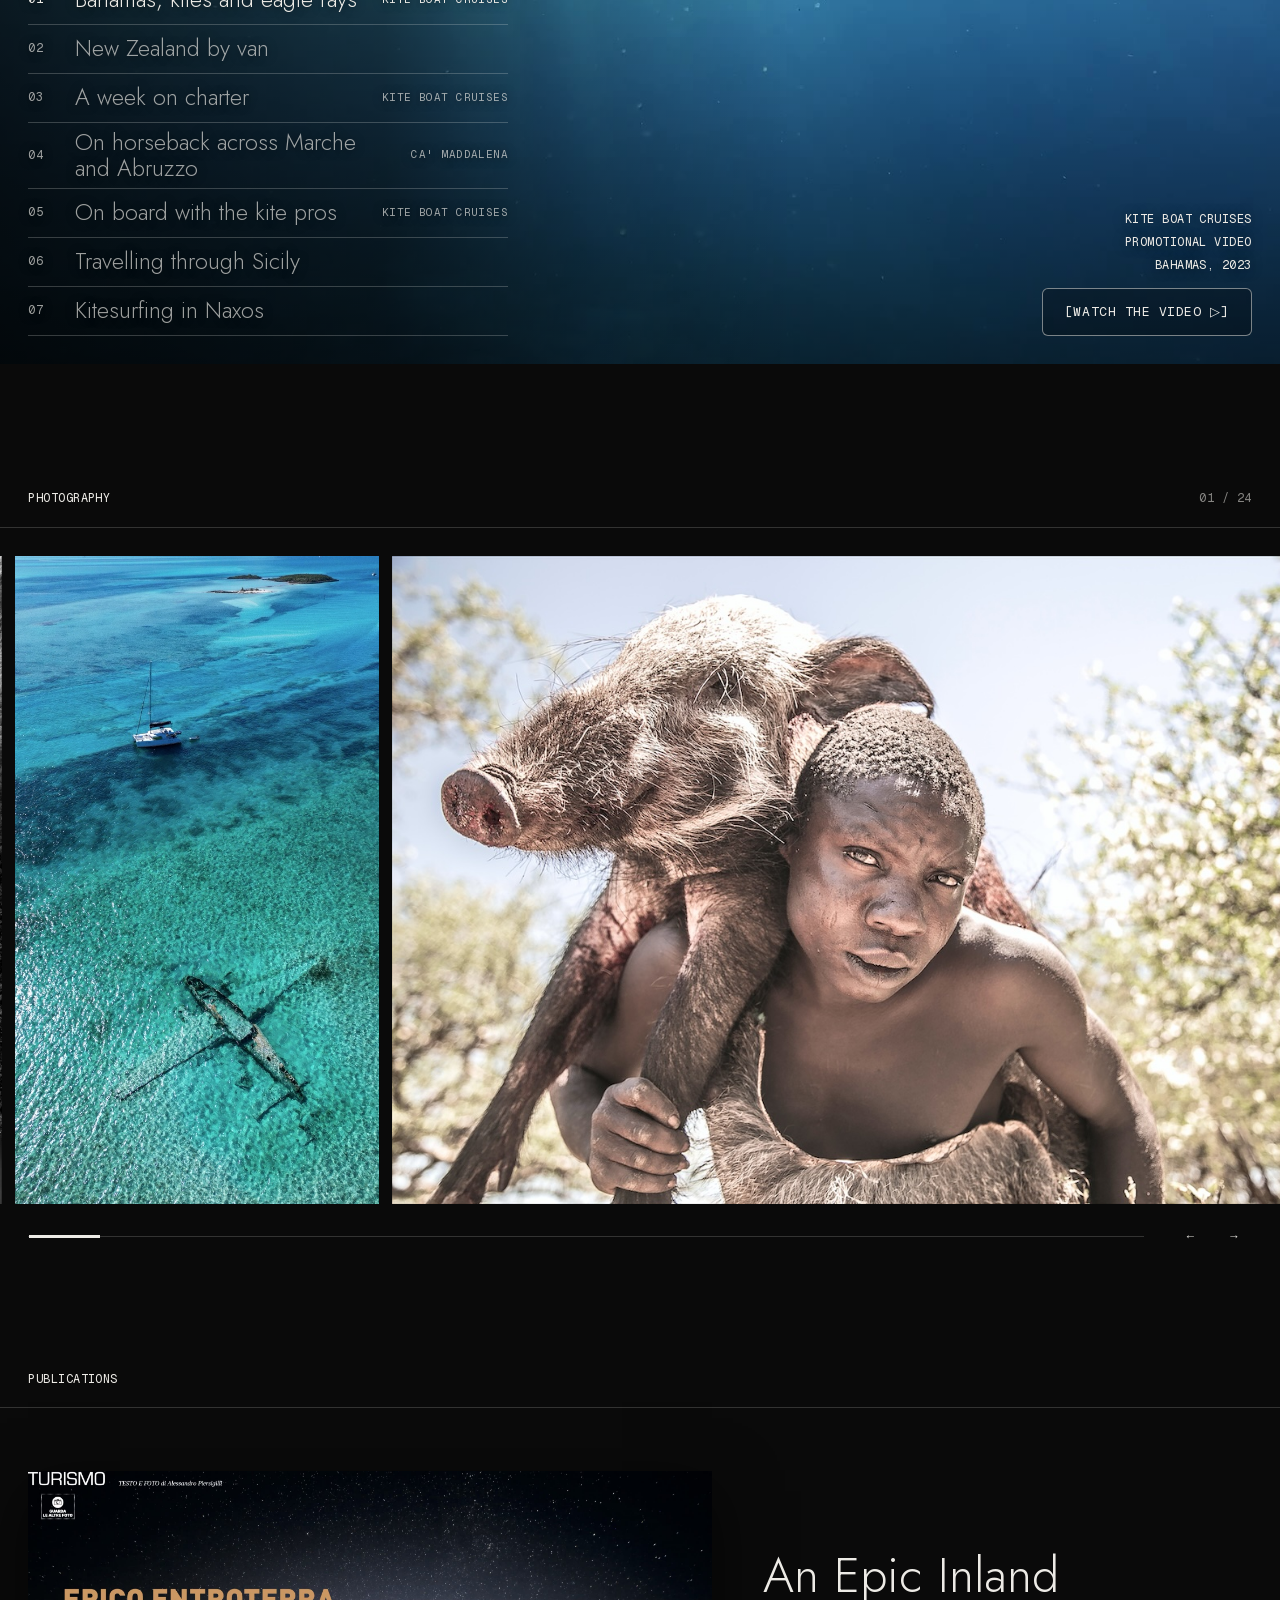
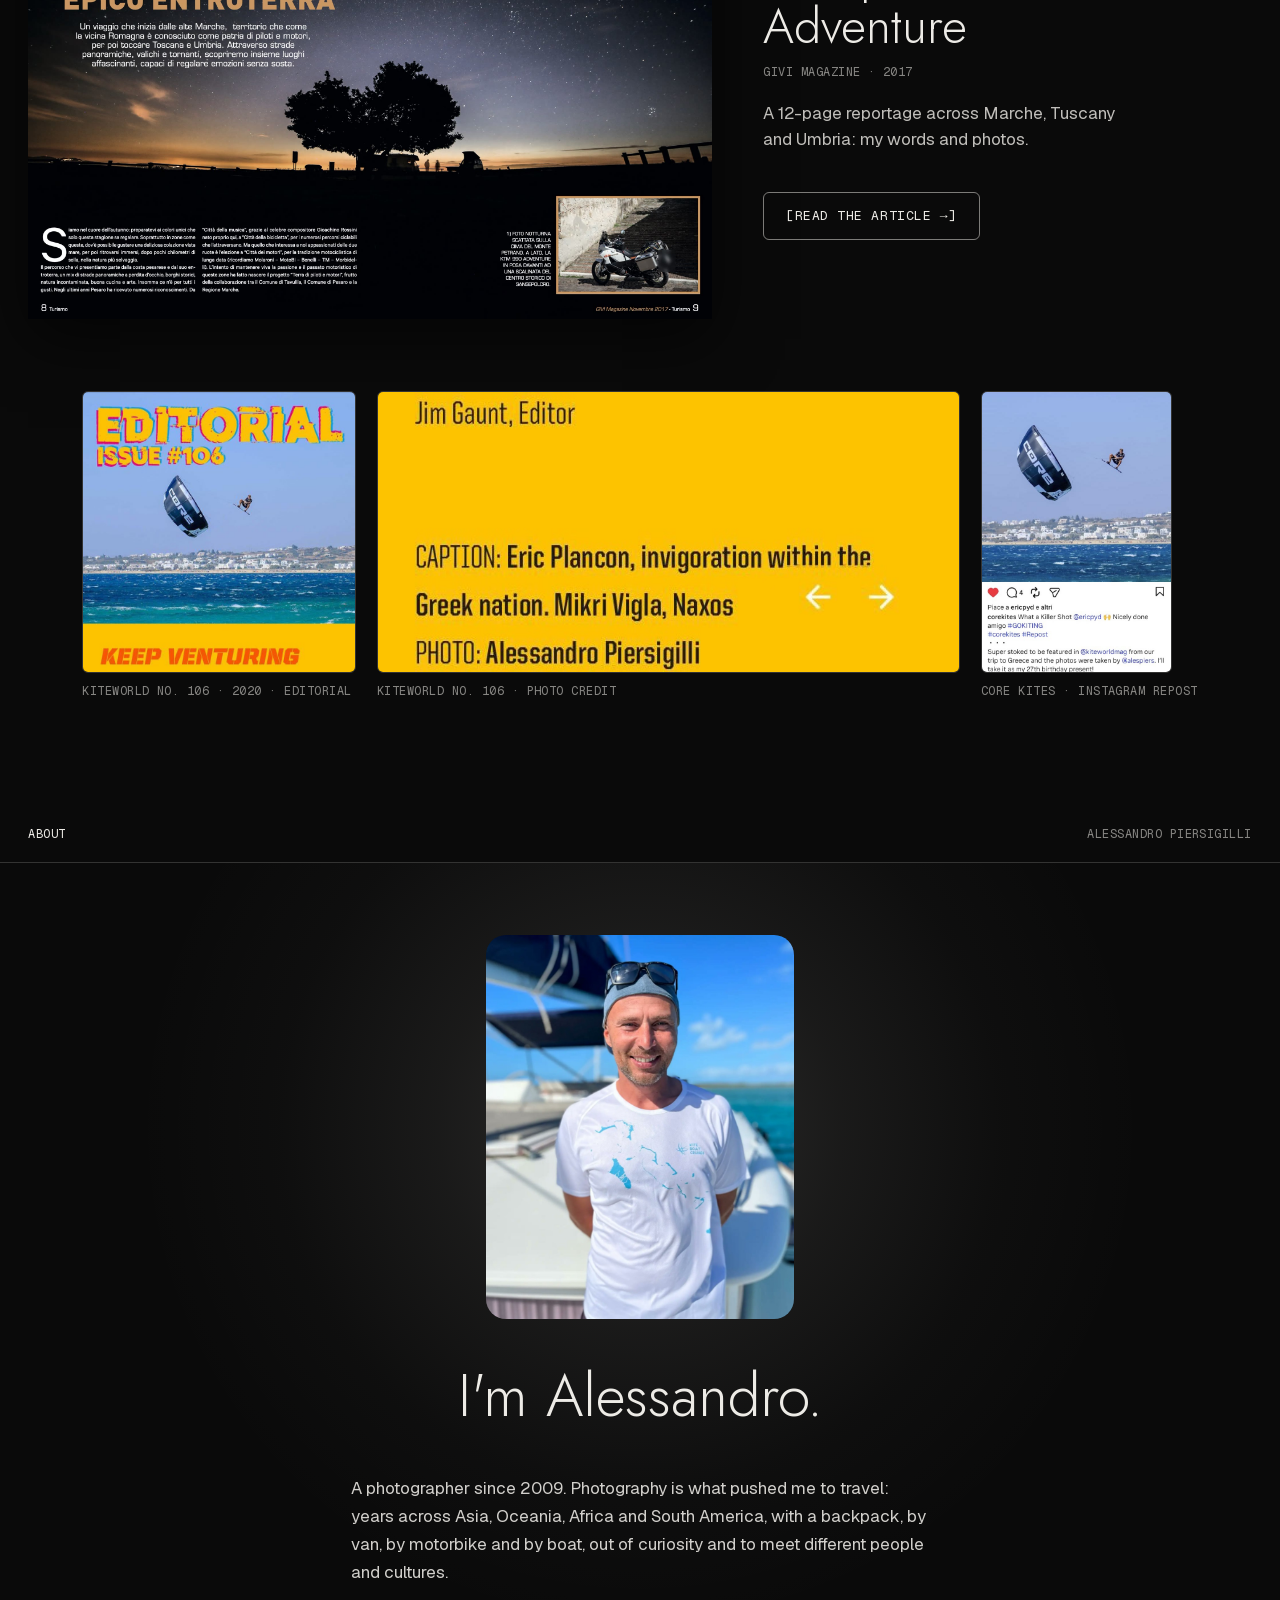
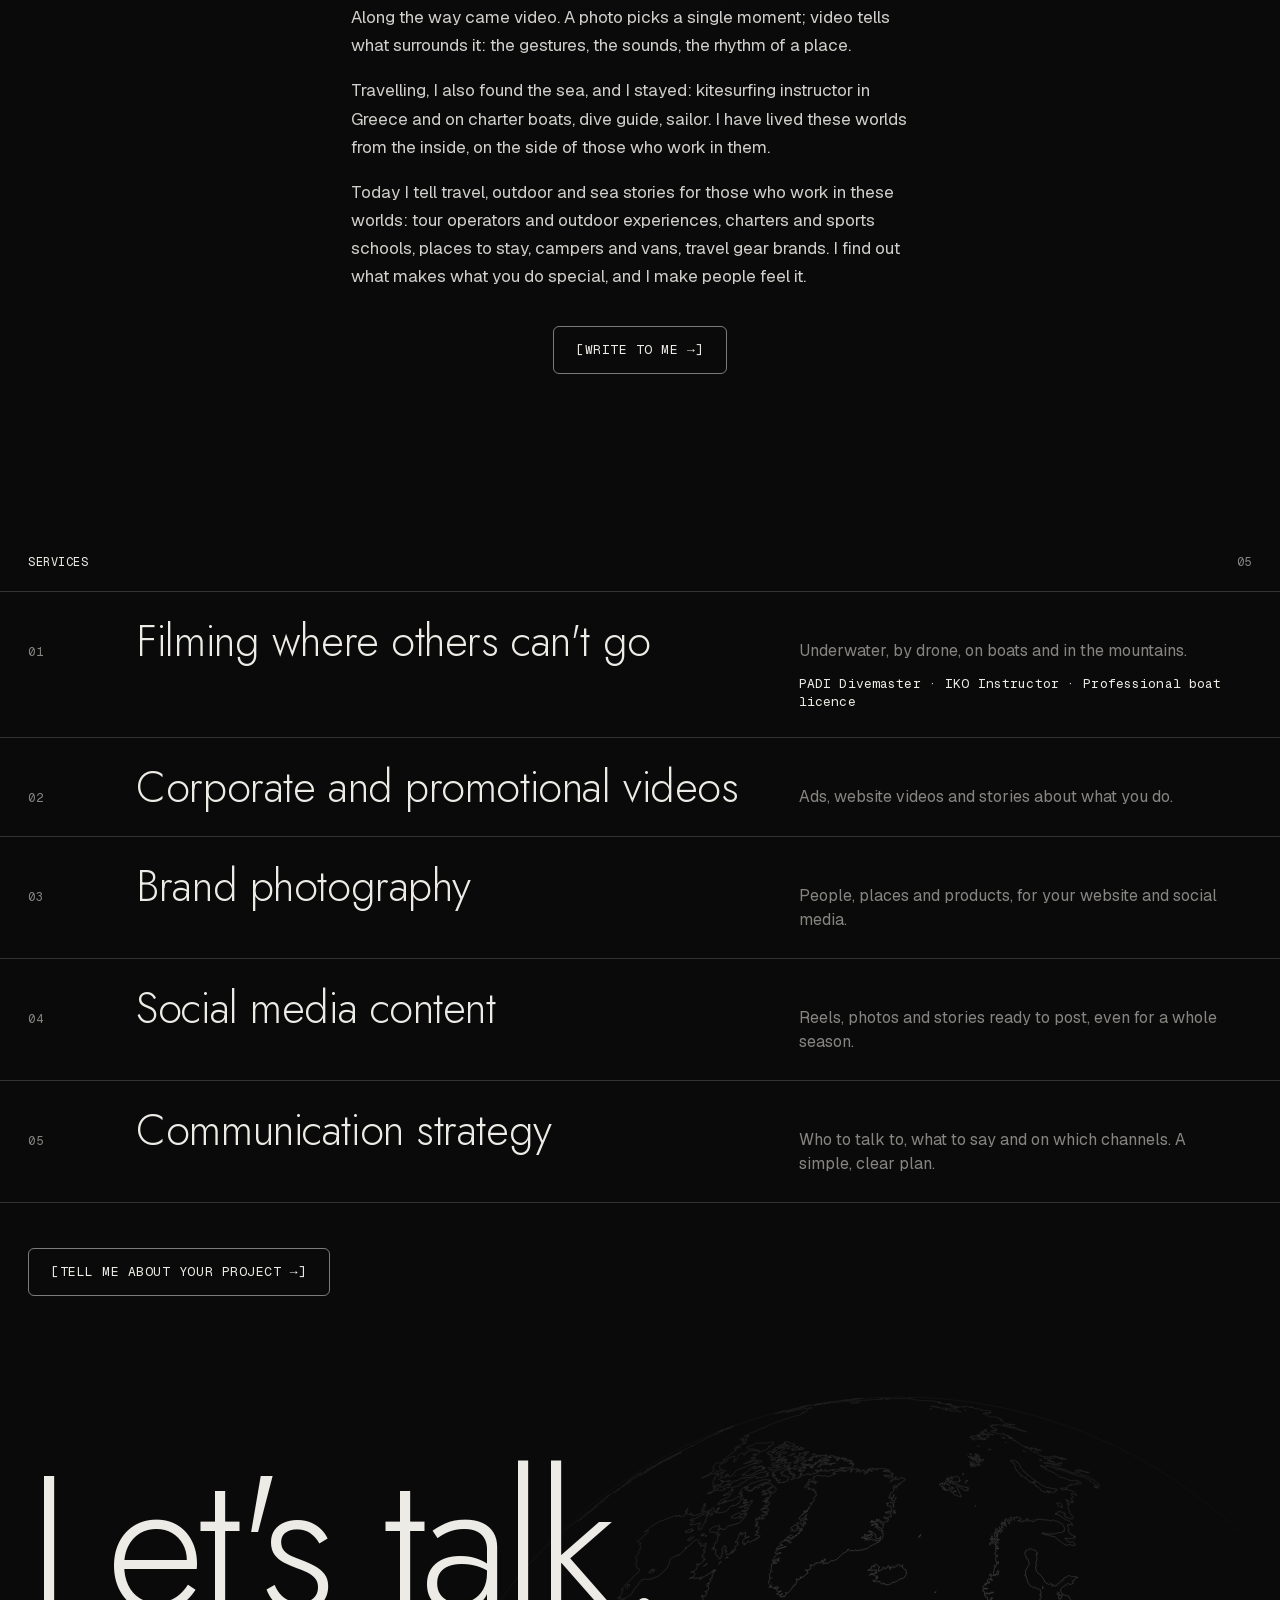
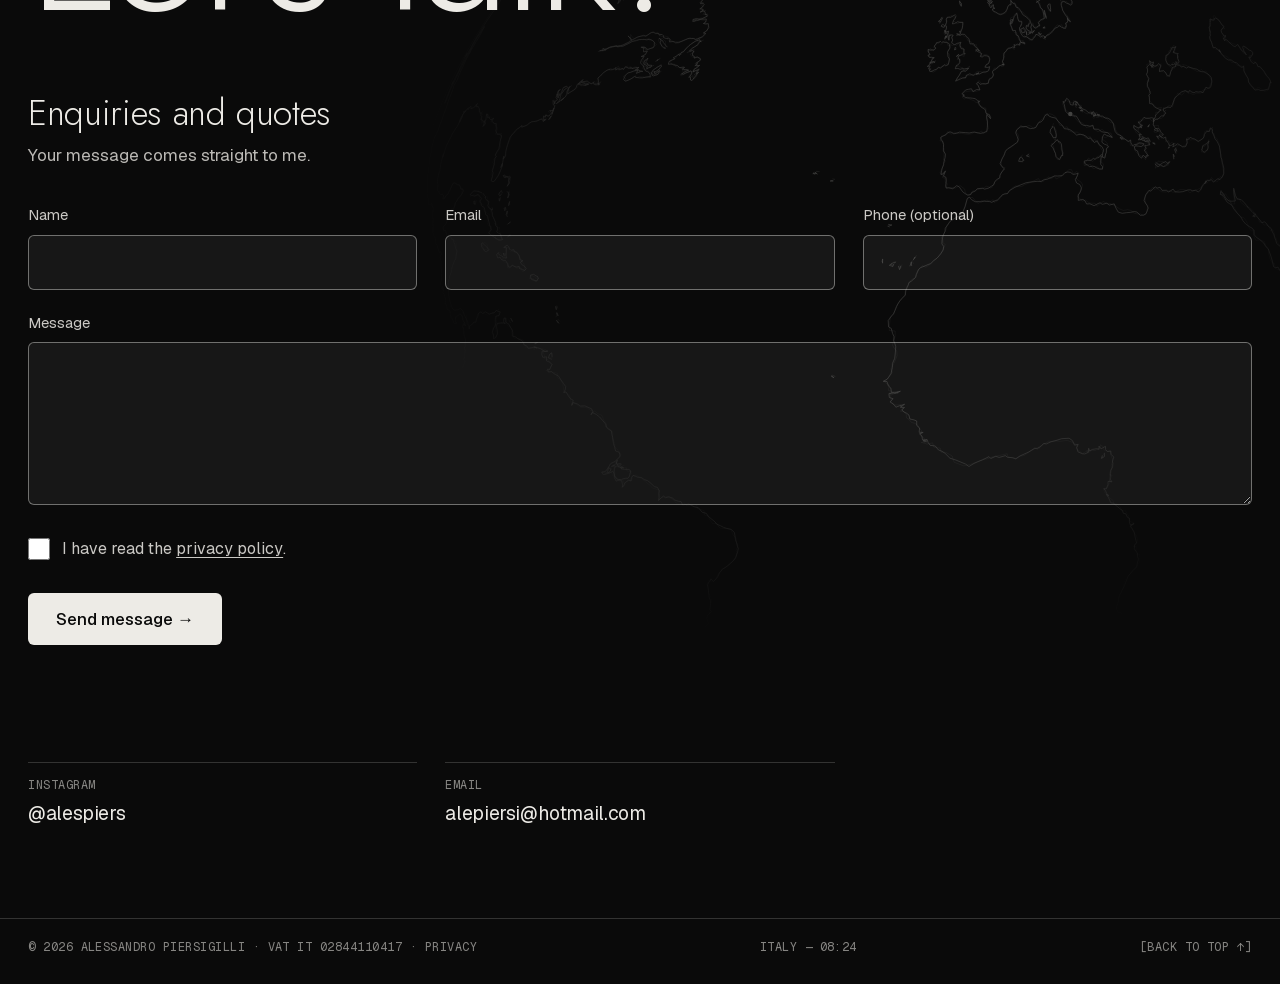
==== commit 3f1d772f: "Video completi a pezzi quando il sito gira su Cloudflare Co-Authored-By: Claude Opus 5.5 <noreply@an" ====
--- a/index.html
+++ b/index.html
@@ -526,6 +526,9 @@
 const mob = src => matchMedia('(max-width:820px)').matches ? src.replace(/\.mp4/, '-m.mp4') : src;
 // I video completi superano i 25 MB che Cloudflare accetta: restano su GitHub
 const COMPLETI = 'https://apiersigilli.github.io/';
+// Su Cloudflare i completi sono anche tagliati a pezzi (cartella video/hls): partono subito. Safari, Chrome e i telefoni li leggono da soli; gli altri browser prendono il file intero da GitHub
+const PEZZI = !location.hostname.endsWith('github.io') && document.createElement('video').canPlayType('application/vnd.apple.mpegurl') !== '';
+const completo = w => PEZZI ? mob(w.completo).replace('video/', 'video/hls/').replace(/\.mp4$/, '/index.m3u8') : COMPLETI + mob(w.completo);
 
 const LAVORI = [
   { titolo: 'Bahamas, tra kite e aquile di mare', cliente: 'Kite Boat Cruises', tipo: 'Video promozionale', luogo: 'Bahamas, 2023', video: 'video/kbc2023.mp4', poster: 'video/kbc2023.jpg', completo: 'video/kbc2023-completo.mp4', en: { titolo: 'Bahamas, kites and eagle rays', tipo: 'Promotional video', luogo: 'Bahamas, 2023' } },
@@ -662,7 +665,7 @@
     }
     fillWork(); playCur();
   };
-  const openWork = () => { const w = LAVORI[wc]; if (w.pagine) openBook(w); else openPlayer(COMPLETI + mob(w.completo)); };
+  const openWork = () => { const w = LAVORI[wc]; if (w.pagine) openBook(w); else openPlayer(completo(w)); };
   const fine = matchMedia('(hover:hover) and (pointer:fine)');
   const navH = () => document.documentElement.style.setProperty('--navh', document.querySelector('nav').offsetHeight + 'px');
   navH(); addEventListener('resize', navH);
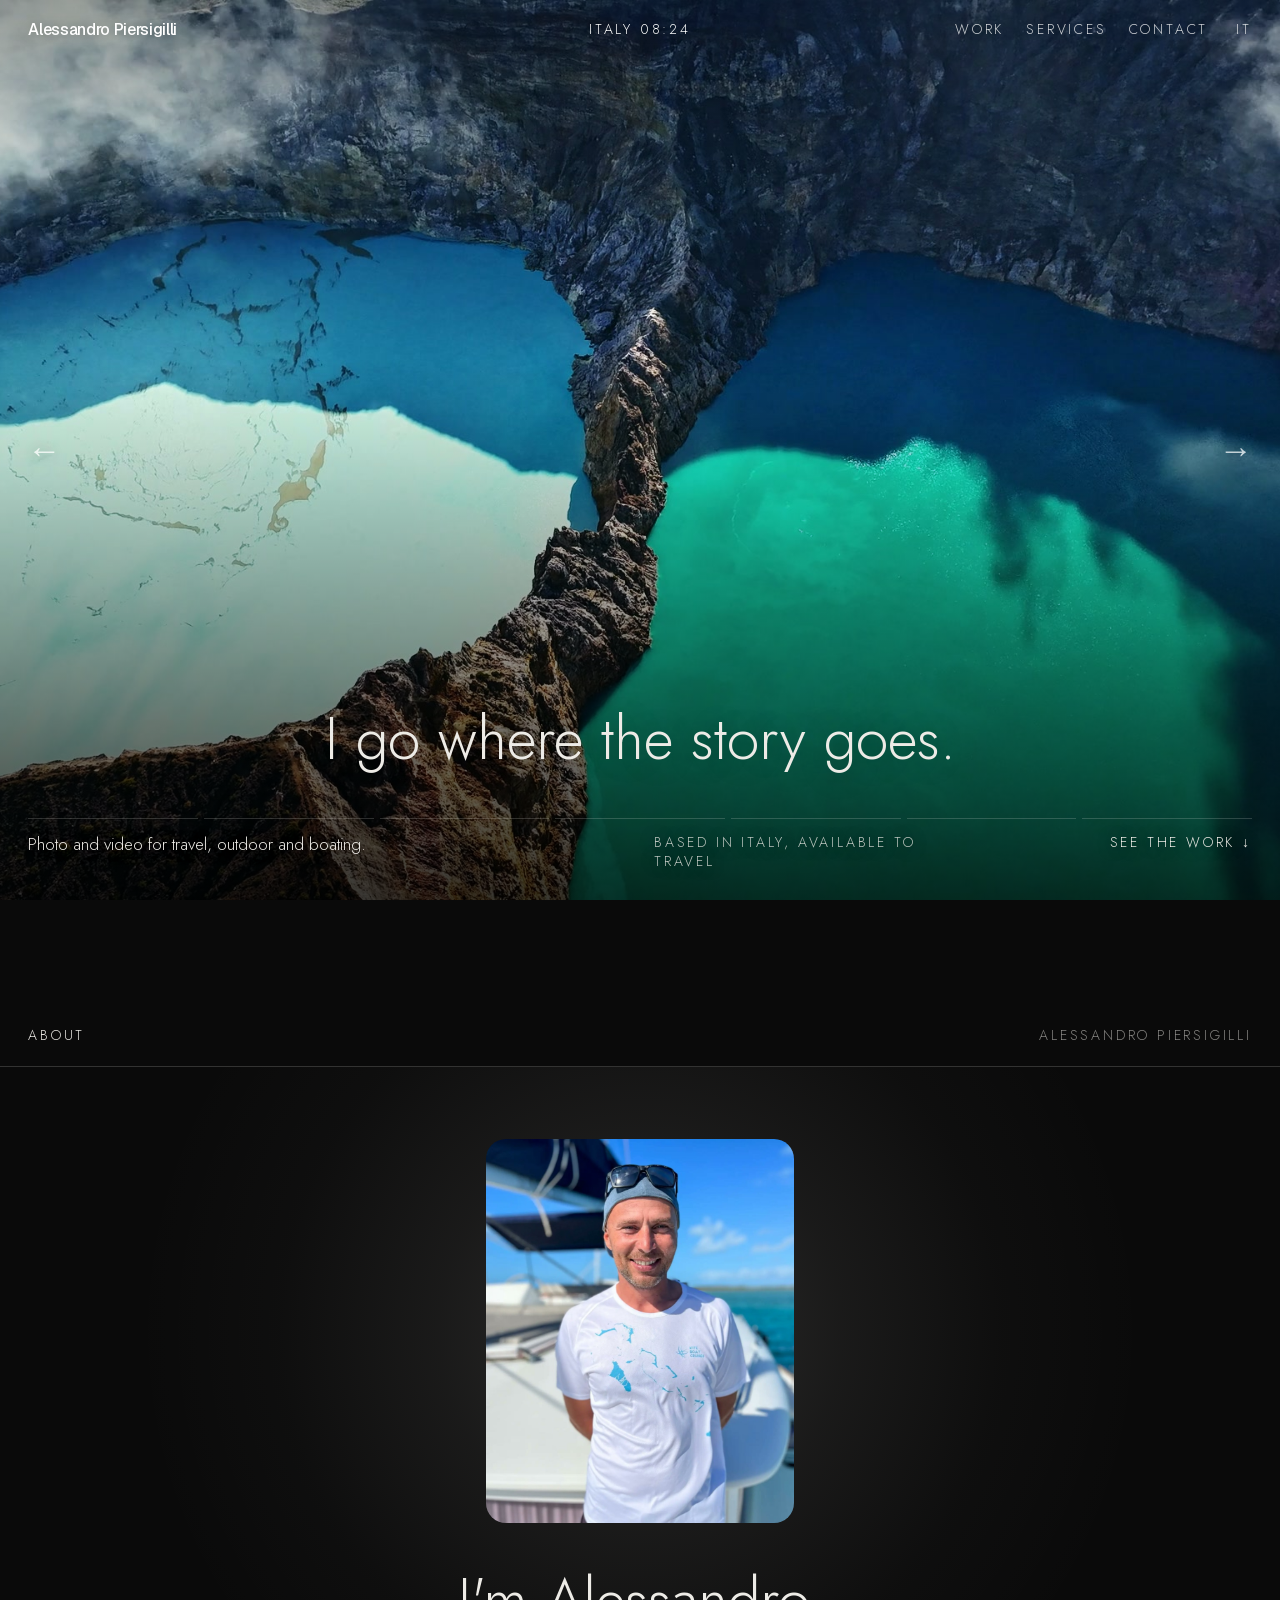
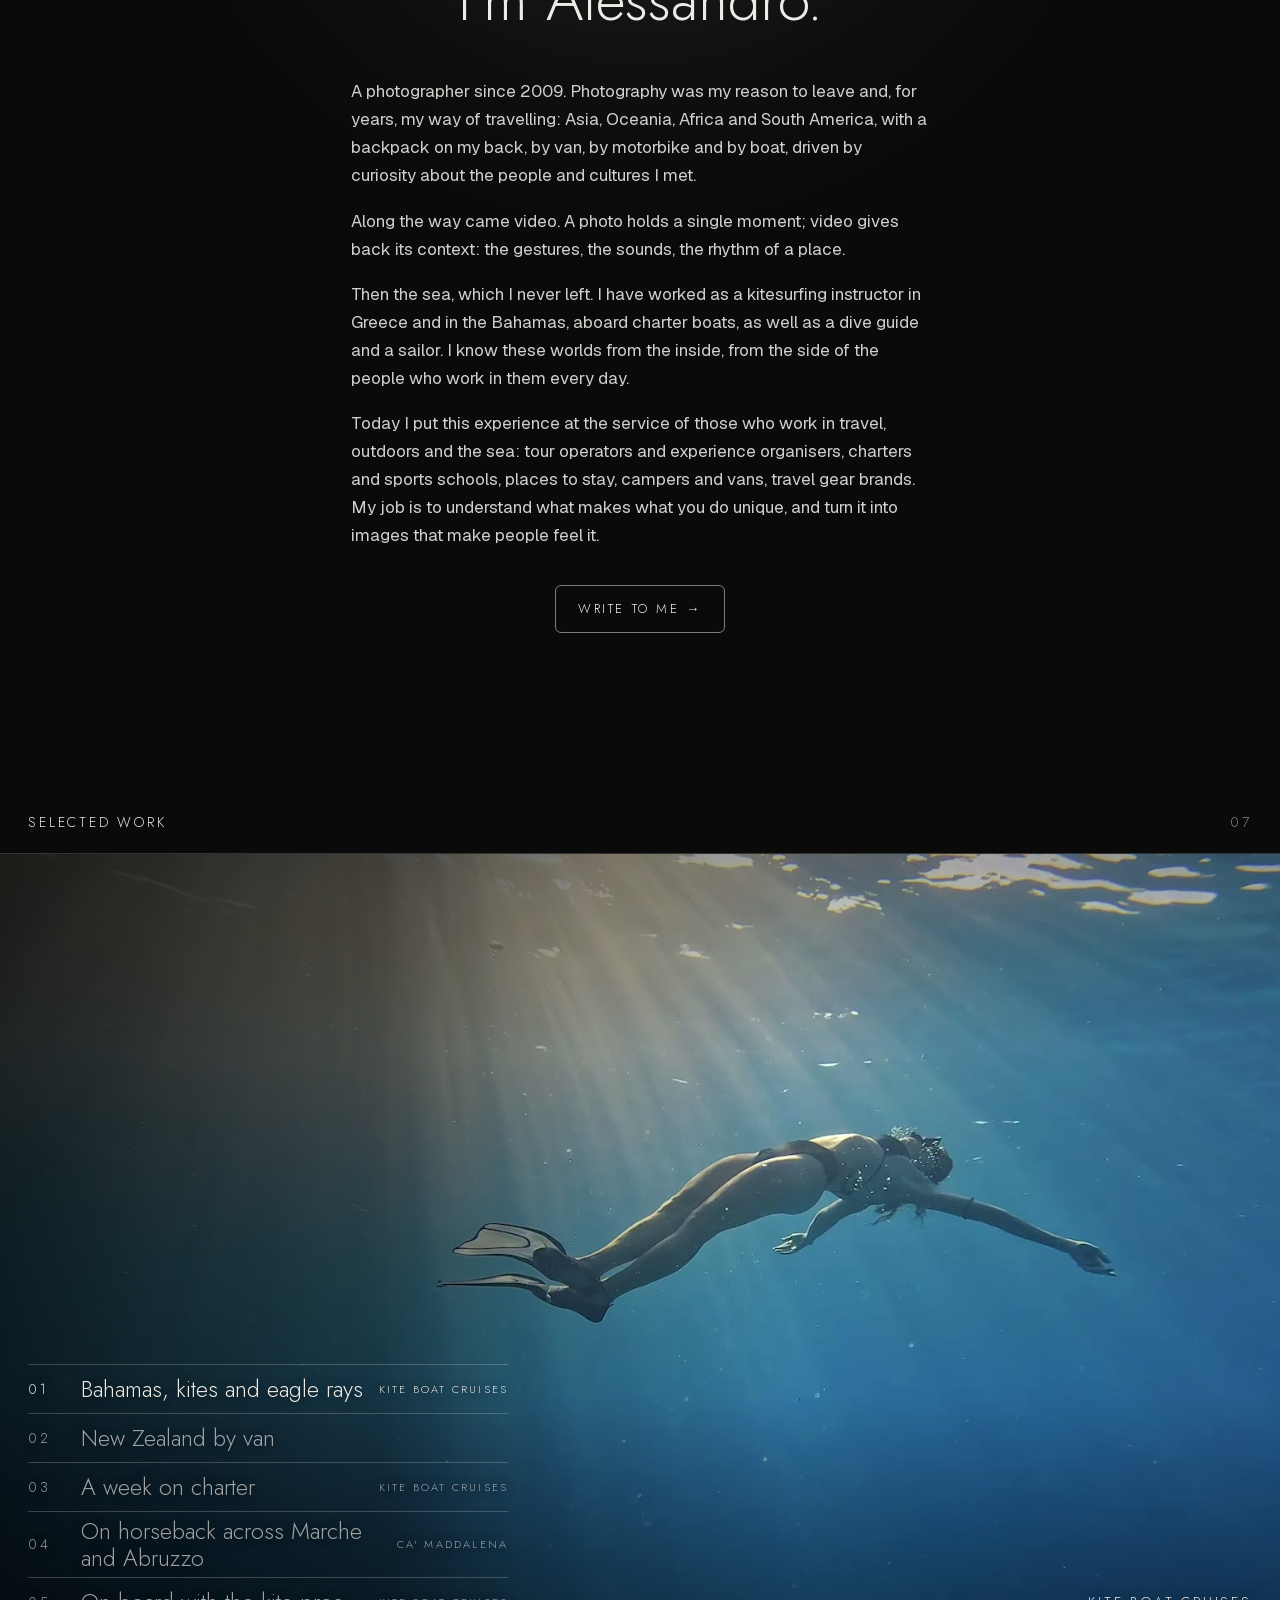
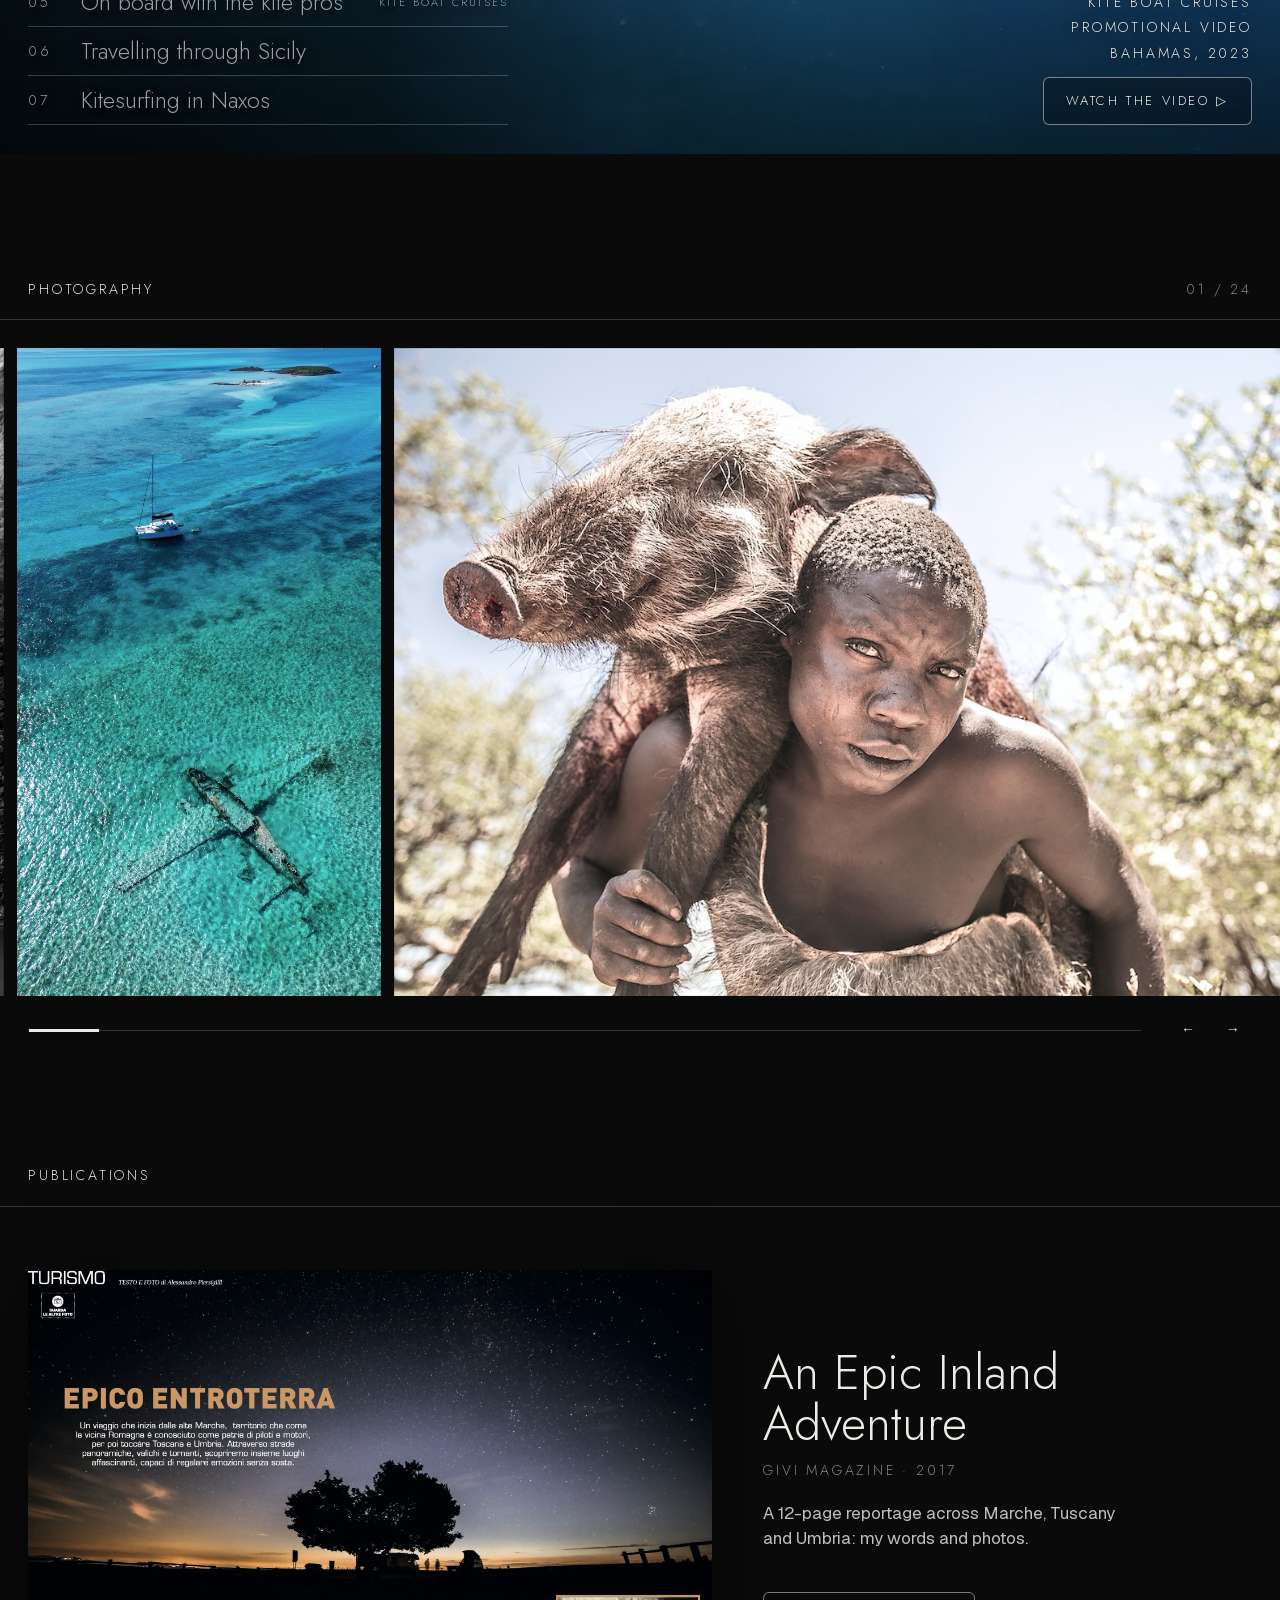
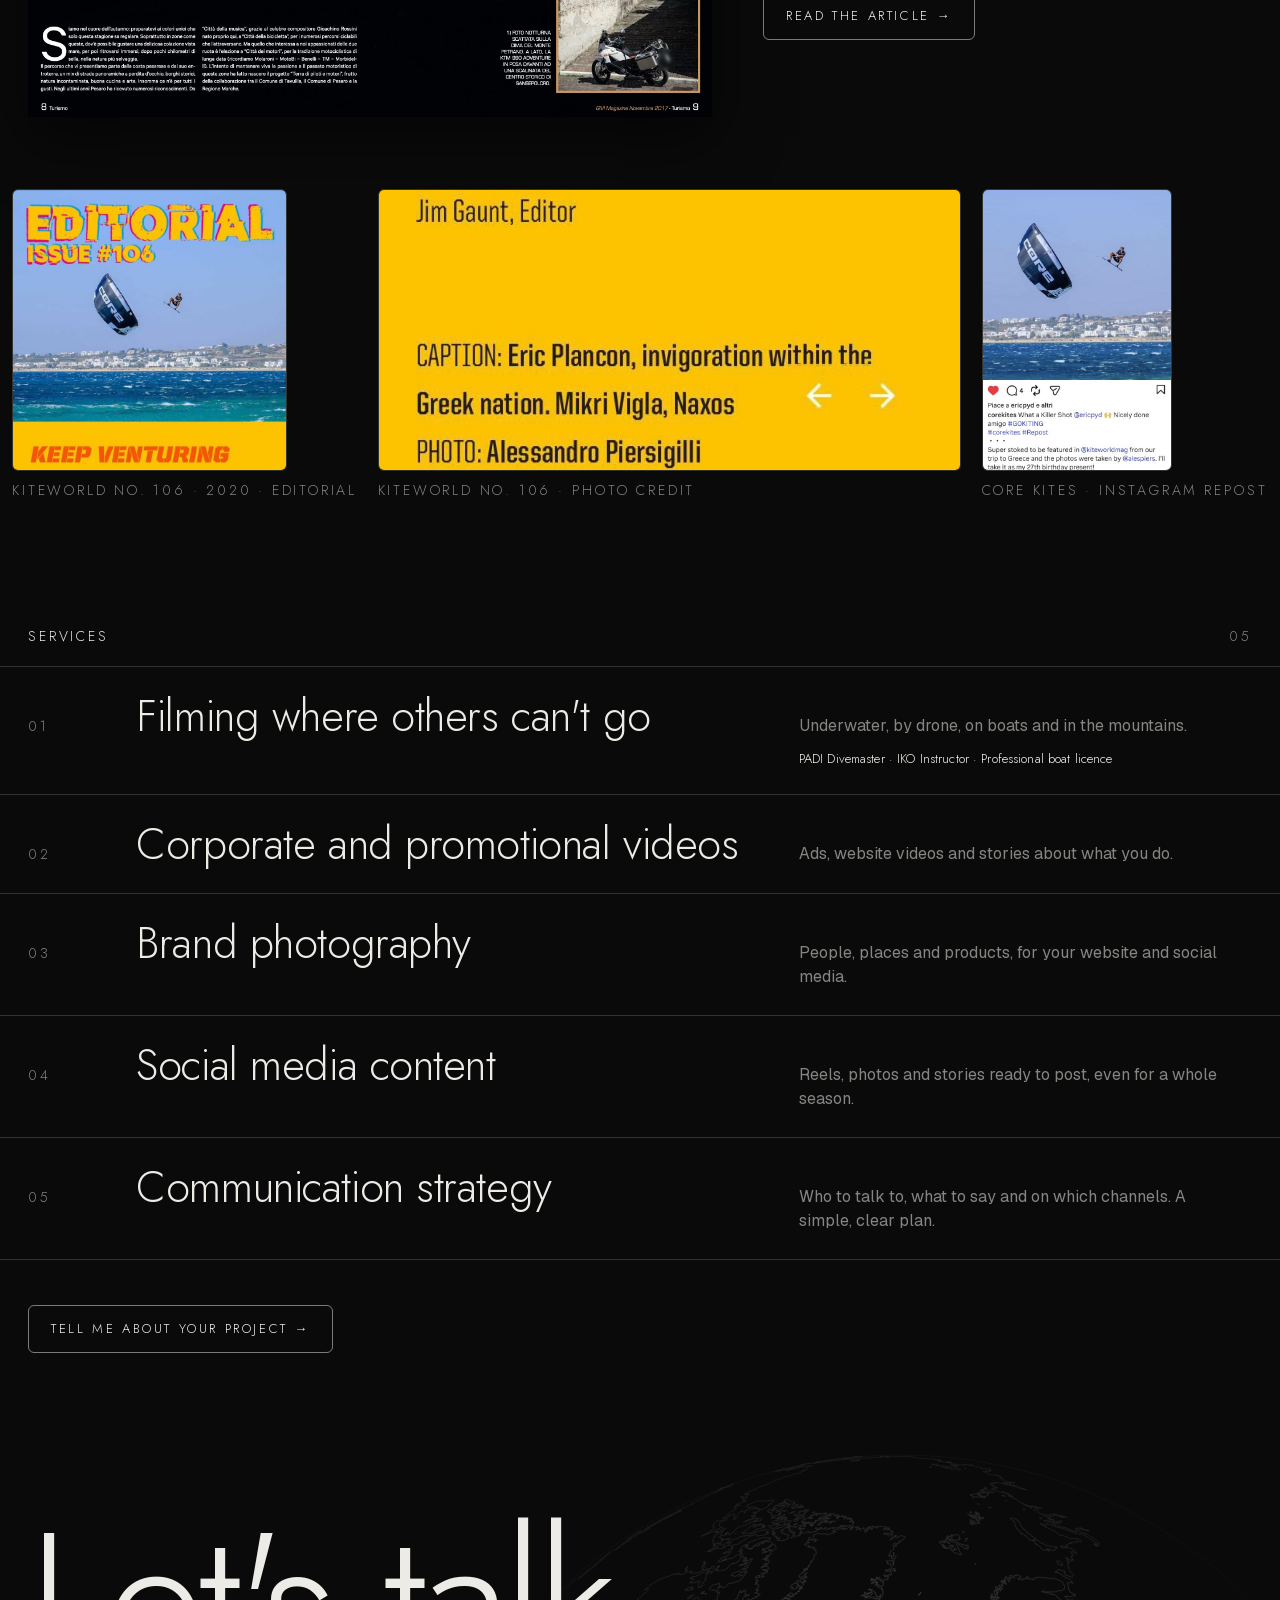
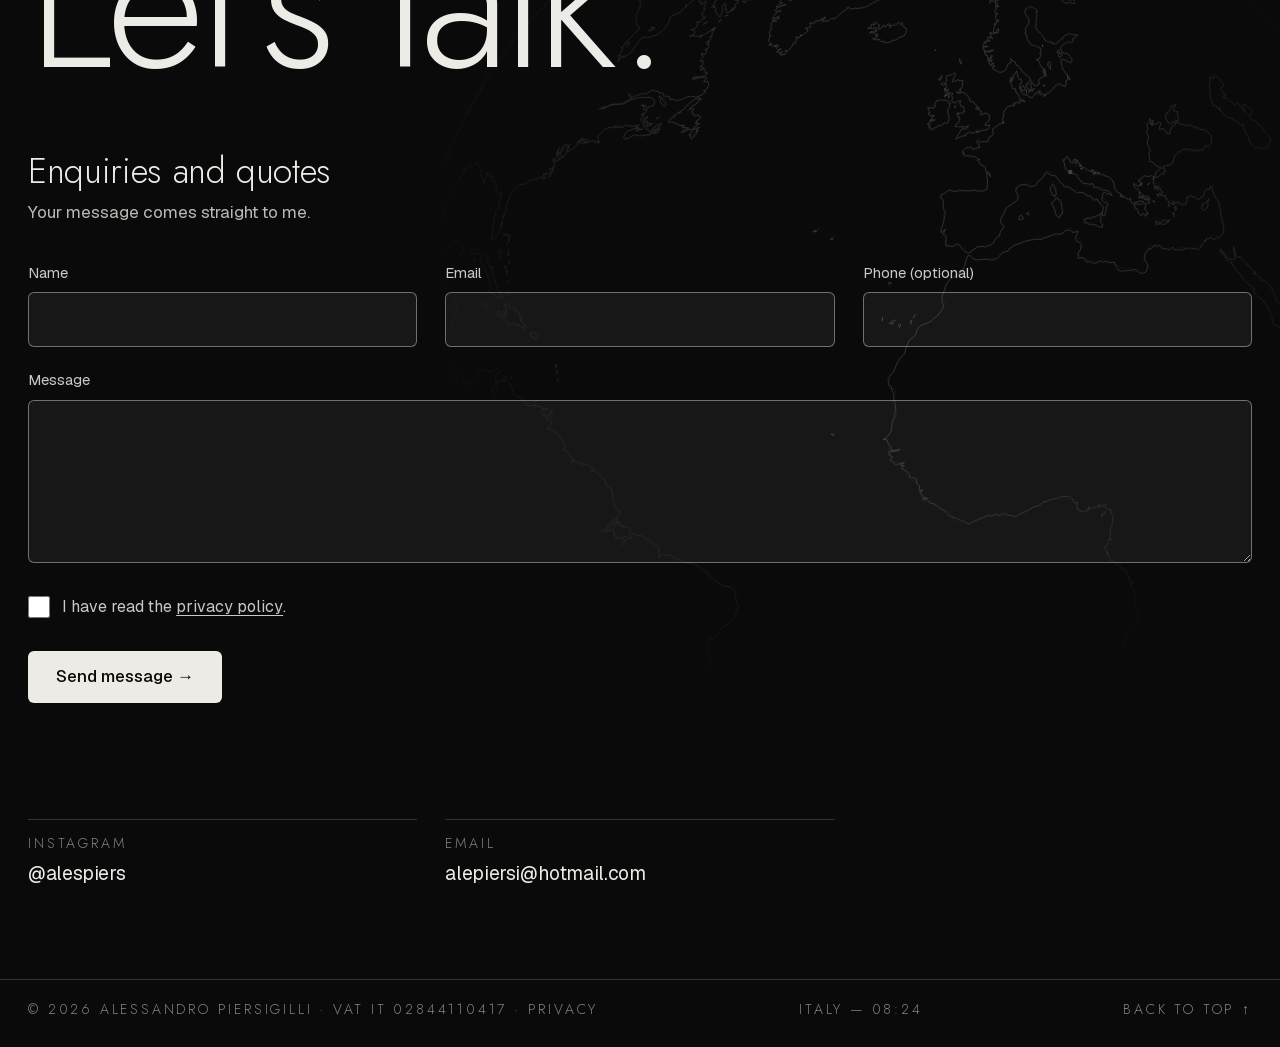
==== commit a8dda94a: "Chi sono prima dei lavori, bio nuova, scritte piccole in Jost senza parentesi Co-Authored-By: Claude" ====
--- a/index.html
+++ b/index.html
@@ -25,7 +25,7 @@
   body{background:var(--bg);color:var(--fg);font-family:var(--sans);font-weight:400;line-height:1.5;-webkit-font-smoothing:antialiased;overflow-x:hidden}
   a{color:inherit;text-decoration:none}
   img,video{display:block;width:100%;height:100%;object-fit:cover}
-  .mono{font-family:var(--mono);font-size:12px;line-height:1.4;letter-spacing:.04em;text-transform:uppercase}
+  .mono{font-family:var(--disp,'Jost'),'Helvetica Neue',sans-serif;font-weight:300;font-size:14px;line-height:1.4;letter-spacing:.2em;text-transform:uppercase}
   .muted{color:var(--muted)}
   .reveal{opacity:0;transform:translateY(16px);transition:opacity 1s var(--ease),transform 1s var(--ease)}
   .reveal.in{opacity:1;transform:none}
@@ -267,8 +267,8 @@
     .index .t{font-size:20px}
     /* il cliente è già nella barra sopra: al suo posto, sul lavoro scelto, l'invito ad aprirlo */
     .index .c{display:none}
-    .index button[aria-current=true]::after{content:"[Guarda \2192]";flex:none;font-family:var(--mono);font-size:11px;letter-spacing:.04em;text-transform:uppercase;color:var(--fg)}
-    html[lang=en] .index button[aria-current=true]::after{content:"[Watch \2192]"}
+    .index button[aria-current=true]::after{content:"Guarda \2192";flex:none;font-family:'Jost','Helvetica Neue',sans-serif;font-weight:300;font-size:13px;letter-spacing:.2em;text-transform:uppercase;color:var(--fg)}
+    html[lang=en] .index button[aria-current=true]::after{content:"Watch \2192"}
     .services li{grid-template-columns:40px 1fr}
     .services p{grid-column:2}
     .contact .links{grid-template-columns:1fr}
@@ -298,6 +298,8 @@
     .reveal{opacity:1;transform:none}
     .layer,.layer.on{transition:none}
   }
+  /* Scritte piccole in Jost: al telefono un filo più strette, così il menu entra */
+  @media (max-width:600px){.mono{font-size:12px;letter-spacing:.14em}nav ul.mono{letter-spacing:.08em}}
 </style>
 </head>
 <body>
@@ -306,9 +308,9 @@
   <a href="#" class="brand"><span class="first">Alessandro</span><span class="init">A.</span> Piersigilli</a>
   <span class="mono clock" id="clock">Italia</span>
   <ul class="mono">
-    <li><a href="#lavori" data-i18n="navWork">[Lavori]</a></li>
-    <li><a href="#servizi" data-i18n="navServices">[Servizi]</a></li>
-    <li><a href="#contatti" data-i18n="navContact">[Contatti]</a></li>
+    <li><a href="#lavori" data-i18n="navWork">Lavori</a></li>
+    <li><a href="#servizi" data-i18n="navServices">Servizi</a></li>
+    <li><a href="#contatti" data-i18n="navContact">Contatti</a></li>
     <li><button type="button" class="lang" id="lang" aria-label="Switch to English">EN</button></li>
   </ul>
 </nav>
@@ -316,7 +318,7 @@
 <a class="wa mono" id="wa" hidden target="_blank" rel="noopener">WhatsApp</a>
 
 <div class="player" id="player" role="dialog" aria-modal="true" aria-label="Video">
-  <button class="close mono" id="close" data-i18n="close">[Chiudi &times;]</button>
+  <button class="close mono" id="close" data-i18n="close">Chiudi &times;</button>
   <video id="full" playsinline preload="none"></video>
 </div>
 
@@ -332,10 +334,29 @@
     <div class="row mono reveal" id="row">
       <span class="what"><span data-i18n="what1">Foto e video per viaggio, outdoor e nautica.</span></span>
       <span class="muted" data-i18n="base">Base in Italia, disponibile per trasferte</span>
-      <a href="#lavori" data-i18n="seeWork">[Guarda i lavori &darr;]</a>
+      <a href="#lavori" data-i18n="seeWork">Guarda i lavori &darr;</a>
     </div>
   </div>
 </header>
+
+<!-- CHI SONO -->
+<section id="chi-sono">
+  <div class="label mono"><h2 data-i18n="about">Chi sono</h2><span class="muted">Alessandro Piersigilli</span></div>
+  <div class="about">
+    <div class="intro">
+      <figure class="portrait reveal"><img src="img/ritratto.jpg" alt="Ritratto di Alessandro Piersigilli"></figure>
+      <h3 class="reveal" data-i18n="aboutTitle">Sono Alessandro.</h3>
+    <div class="story reveal">
+      <p data-i18n="story1">Fotografo dal 2009. La fotografia è stata il motivo per partire e, per anni, il mio modo di viaggiare: Asia, Oceania, Africa e Sud America, con lo zaino in spalla, in van, in moto e in barca, spinto dalla curiosità per le persone e le culture che incontravo.</p>
+      <p data-i18n="story2">Lungo la strada è arrivato il video. Una foto ferma un istante; il video ne restituisce il contesto: i gesti, i suoni, il ritmo di un luogo.</p>
+      <p data-i18n="story3">Poi il mare, che non ho più lasciato. Ho lavorato come istruttore di kitesurf in Grecia e alle Bahamas, a bordo delle barche charter, e anche come guida subacquea e marinaio. Conosco questi ambienti dall'interno, dalla parte di chi ci lavora ogni giorno.</p>
+      <p data-i18n="story4">Oggi metto questa esperienza al servizio di chi opera nel viaggio, nell'outdoor e nel mare: tour operator e organizzatori di esperienze, charter e scuole di sport, strutture ricettive, camper e van, marchi di attrezzatura da viaggio. Il mio lavoro è capire cosa rende unico ciò che fai e trasformarlo in immagini che lo facciano sentire.</p>
+    </div>
+    <a class="cta mono reveal" href="#contatti" data-i18n="ctaAbout">Scrivimi &rarr;</a>
+    </div>
+    </div>
+  </div>
+</section>
 
 <!-- LAVORI -->
 <section id="lavori">
@@ -406,7 +427,7 @@
 </section>
 
 <div class="lightbox" id="lightbox" role="dialog" aria-modal="true" aria-label="Foto">
-  <div class="top mono"><span class="muted" id="lbnum"></span><button class="mono" id="lbclose" data-i18n="close">[Chiudi &times;]</button></div>
+  <div class="top mono"><span class="muted" id="lbnum"></span><button class="mono" id="lbclose" data-i18n="close">Chiudi &times;</button></div>
   <div class="stage">
     <img id="lbimg" alt="">
     <button class="arrow prev" id="lbprev" aria-label="Foto precedente" data-i18n-aria="prevPhoto">&larr;</button>
@@ -416,32 +437,13 @@
 </div>
 
 <div class="lightbox book" id="book" role="dialog" aria-modal="true" aria-label="Articolo">
-  <div class="top mono"><span class="muted" id="bknum"></span><button class="mono" id="bkclose" data-i18n="close">[Chiudi &times;]</button></div>
+  <div class="top mono"><span class="muted" id="bknum"></span><button class="mono" id="bkclose" data-i18n="close">Chiudi &times;</button></div>
   <div class="stage">
     <div class="sheet" id="sheet"></div>
     <button class="arrow prev" id="bkprev" aria-label="Pagina precedente" data-i18n-aria="prevPage">&larr;</button>
     <button class="arrow next" id="bknext" aria-label="Pagina successiva" data-i18n-aria="nextPage">&rarr;</button>
   </div>
 </div>
-
-<!-- CHI SONO -->
-<section id="chi-sono">
-  <div class="label mono"><h2 data-i18n="about">Chi sono</h2><span class="muted">Alessandro Piersigilli</span></div>
-  <div class="about">
-    <div class="intro">
-      <figure class="portrait reveal"><img src="img/ritratto.jpg" alt="Ritratto di Alessandro Piersigilli"></figure>
-      <h3 class="reveal" data-i18n="aboutTitle">Sono Alessandro.</h3>
-    <div class="story reveal">
-      <p data-i18n="story1">Fotografo dal 2009. È stata la fotografia a spingermi a viaggiare: anni tra Asia, Oceania, Africa e Sud America, con lo zaino in spalla, in van, in moto e in barca, per curiosità e per conoscere persone e culture diverse.</p>
-      <p data-i18n="story2">Lungo la strada è arrivato il video. Una foto sceglie un attimo; il video racconta quello che gli sta intorno: i gesti, i suoni, il ritmo di un luogo.</p>
-      <p data-i18n="story3">Viaggiando ho trovato anche il mare, e ci sono rimasto: istruttore di kitesurf in Grecia e sulle barche charter, guida subacquea, marinaio. Questi mondi li ho vissuti da dentro, dalla parte di chi ci lavora.</p>
-      <p data-i18n="story4">Oggi racconto storie di viaggio, outdoor e mare per chi lavora in questi mondi: tour operator ed esperienze outdoor, charter e scuole di sport, strutture ricettive, camper e van, marchi di attrezzatura da viaggio. Scopro cosa rende speciale ciò che fai, e lo faccio percepire.</p>
-    </div>
-    <a class="cta mono reveal" href="#contatti" data-i18n="ctaAbout">[Scrivimi &rarr;]</a>
-    </div>
-    </div>
-  </div>
-</section>
 
 <!-- SERVIZI -->
 <section id="servizi">
@@ -453,7 +455,7 @@
     <li class="reveal"><span class="mono muted">04</span><h3 data-i18n="s2h">Contenuti per i social</h3><p data-i18n="s2p">Reel, foto e storie pronti da pubblicare, anche per tutta la stagione.</p></li>
     <li class="reveal"><span class="mono muted">05</span><h3 data-i18n="s1h">Strategia di comunicazione</h3><p data-i18n="s1p">A chi parlare, cosa dire e su quali canali. Un piano semplice e chiaro.</p></li>
   </ul>
-  <a class="cta mono reveal" href="#contatti" data-i18n="ctaServices">[Raccontami il tuo progetto &rarr;]</a>
+  <a class="cta mono reveal" href="#contatti" data-i18n="ctaServices">Raccontami il tuo progetto &rarr;</a>
 </section>
 
 <!-- CONTATTI -->
@@ -488,31 +490,31 @@
 <footer class="mono muted">
   <span>&copy; 2026 Alessandro Piersigilli &middot; <span data-i18n="vat">P.IVA</span> 02844110417 &middot; <a href="privacy.html" data-i18n="privacy">Privacy</a></span>
   <span id="clock2">Italia</span>
-  <a href="#" data-i18n="top">[Torna su &uarr;]</a>
+  <a href="#" data-i18n="top">Torna su &uarr;</a>
 </footer>
 
 <script>
 /* ===== DA COMPILARE ===== */
 /* Testi in inglese (l'italiano è quello scritto nella pagina) */
 const EN = {
-  navWork: '[Work]', navServices: '[Services]', navContact: '[Contact]',
-  close: '[Close &times;]', prevClip: 'Previous clip', nextClip: 'Next clip', prevPhoto: 'Previous photo', nextPhoto: 'Next photo', prevPage: 'Previous page', nextPage: 'Next page', leaf: '[Read the article &rarr;]', pageWord: 'Pages',
+  navWork: 'Work', navServices: 'Services', navContact: 'Contact',
+  close: 'Close &times;', prevClip: 'Previous clip', nextClip: 'Next clip', prevPhoto: 'Previous photo', nextPhoto: 'Next photo', prevPage: 'Previous page', nextPage: 'Next page', leaf: 'Read the article &rarr;', pageWord: 'Pages',
   claim: 'I go where the story goes.',
-  role: 'Photo, video and communication', what1: 'Photo and video for travel, outdoor and boating.', base: 'Based in Italy, available to travel', seeWork: '[See the work &darr;]',
-  selected: 'Selected work', watch: '[Watch the video &#9655;]', photos: 'Photography',
+  role: 'Photo, video and communication', what1: 'Photo and video for travel, outdoor and boating.', base: 'Based in Italy, available to travel', seeWork: 'See the work &darr;',
+  selected: 'Selected work', watch: 'Watch the video &#9655;', photos: 'Photography',
   about: 'About', aboutTitle: 'I\'m Alessandro.',
-  story1: 'A photographer since 2009. Photography is what pushed me to travel: years across Asia, Oceania, Africa and South America, with a backpack, by van, by motorbike and by boat, out of curiosity and to meet different people and cultures.',
-  story2: 'Along the way came video. A photo picks a single moment; video tells what surrounds it: the gestures, the sounds, the rhythm of a place.',
-  story3: 'Travelling, I also found the sea, and I stayed: kitesurfing instructor in Greece and on charter boats, dive guide, sailor. I have lived these worlds from the inside, on the side of those who work in them.',
-  story4: 'Today I tell travel, outdoor and sea stories for those who work in these worlds: tour operators and outdoor experiences, charters and sports schools, places to stay, campers and vans, travel gear brands. I find out what makes what you do special, and I make people feel it.',
+  story1: 'A photographer since 2009. Photography was my reason to leave and, for years, my way of travelling: Asia, Oceania, Africa and South America, with a backpack on my back, by van, by motorbike and by boat, driven by curiosity about the people and cultures I met.',
+  story2: 'Along the way came video. A photo holds a single moment; video gives back its context: the gestures, the sounds, the rhythm of a place.',
+  story3: 'Then the sea, which I never left. I have worked as a kitesurfing instructor in Greece and in the Bahamas, aboard charter boats, as well as a dive guide and a sailor. I know these worlds from the inside, from the side of the people who work in them every day.',
+  story4: 'Today I put this experience at the service of those who work in travel, outdoors and the sea: tour operators and experience organisers, charters and sports schools, places to stay, campers and vans, travel gear brands. My job is to understand what makes what you do unique, and turn it into images that make people feel it.',
   services: 'Services',
   s1h: 'Communication strategy', s1p: 'Who to talk to, what to say and on which channels. A simple, clear plan.',
   s2h: 'Social media content', s2p: 'Reels, photos and stories ready to post, even for a whole season.',
   s3h: 'Corporate and promotional videos', s3p: 'Ads, website videos and stories about what you do.',
   s4h: 'Brand photography', s4p: 'People, places and products, for your website and social media.',
   s6h: 'Filming where others can\'t go', s6p: 'Underwater, by drone, on boats and in the mountains.', s6c: 'PADI Divemaster &middot; IKO Instructor &middot; Professional boat licence',
-  pubs: 'Publications', pubCap1: 'Kiteworld no. 106 &middot; 2020 &middot; editorial', pubCap2: 'Kiteworld no. 106 &middot; photo credit', pubCap3: 'Core Kites &middot; Instagram repost', pubAlt1: 'Kiteworld no. 106 editorial: kitesurfer in the air off Naxos', pubAlt2: 'Magazine caption: Photo: Alessandro Piersigilli', pubAlt3: 'Core Kites Instagram post with the same photo and the @alespiers credit', pubTitle: 'An Epic Inland Adventure', pubWhere: 'GIVI Magazine &middot; 2017', pubText: 'A 12-page reportage across Marche, Tuscany and Umbria: my words and photos.', leafBtn: '[Read the article &rarr;]', pubOpenAria: 'Read the article An Epic Inland Adventure', fName: 'Name', fEmail: 'Email', fTel: 'Phone (optional)', fMsg: 'Message', fConsent: 'I have read the <a href="privacy.html#en" target="_blank">privacy policy</a>.', fSend: 'Send message &rarr;', askTitle: 'Enquiries and quotes', askText: 'Your message comes straight to me.',
-  talk: 'Let\'s talk.', ctaAbout: '[Write to me &rarr;]', ctaServices: '[Tell me about your project &rarr;]', waText: 'Message me on WhatsApp', top: '[Back to top &uarr;]', vat: 'VAT IT', privacy: 'Privacy'
+  pubs: 'Publications', pubCap1: 'Kiteworld no. 106 &middot; 2020 &middot; editorial', pubCap2: 'Kiteworld no. 106 &middot; photo credit', pubCap3: 'Core Kites &middot; Instagram repost', pubAlt1: 'Kiteworld no. 106 editorial: kitesurfer in the air off Naxos', pubAlt2: 'Magazine caption: Photo: Alessandro Piersigilli', pubAlt3: 'Core Kites Instagram post with the same photo and the @alespiers credit', pubTitle: 'An Epic Inland Adventure', pubWhere: 'GIVI Magazine &middot; 2017', pubText: 'A 12-page reportage across Marche, Tuscany and Umbria: my words and photos.', leafBtn: 'Read the article &rarr;', pubOpenAria: 'Read the article An Epic Inland Adventure', fName: 'Name', fEmail: 'Email', fTel: 'Phone (optional)', fMsg: 'Message', fConsent: 'I have read the <a href="privacy.html#en" target="_blank">privacy policy</a>.', fSend: 'Send message &rarr;', askTitle: 'Enquiries and quotes', askText: 'Your message comes straight to me.',
+  talk: 'Let\'s talk.', ctaAbout: 'Write to me &rarr;', ctaServices: 'Tell me about your project &rarr;', waText: 'Message me on WhatsApp', top: 'Back to top &uarr;', vat: 'VAT IT', privacy: 'Privacy'
 };
 
 const CONTATTI = {
@@ -623,7 +625,7 @@
   $('#count').textContent = pad(LAVORI.length);
   const screen = $('#screen'), index = $('#index'), openB = $('#open');
   const tr = w => lang === 'en' ? { ...w, ...w.en } : w;
-  const BTN = { watch: { it: '[Guarda il video &#9655;]', en: '[Watch the video &#9655;]' }, leaf: { it: '[Sfoglia l\'articolo &rarr;]', en: '[Read the article &rarr;]' } };
+  const BTN = { watch: { it: 'Guarda il video &#9655;', en: 'Watch the video &#9655;' }, leaf: { it: 'Sfoglia l\'articolo &rarr;', en: 'Read the article &rarr;' } };
   LAVORI.forEach((w, i) => {
     const kind = w.foto ? 'magazine' : w.verticale ? 'vertical' : 'wide';
     const media = w.foto ? `<img src="${w.foto}" alt="" loading="lazy">` : `<video muted playsinline loop preload="none" poster="${w.poster}" data-src="${mob(w.video)}"></video>`;
@@ -751,7 +753,7 @@
   player.addEventListener('click', e => { if (e.target === player) closePlayer(); });
   addEventListener('keydown', e => { if (e.key === 'Escape') closePlayer(); });
 
-  // [Lavori] e [Guarda i lavori]: scorre esattamente sul primo lavoro, a schermo intero
+  // Lavori e Guarda i lavori: scorre esattamente sul primo lavoro, a schermo intero
   document.querySelectorAll('a[href="#lavori"]').forEach(l => l.addEventListener('click', e => {
     e.preventDefault();
     const r = $('.reel');
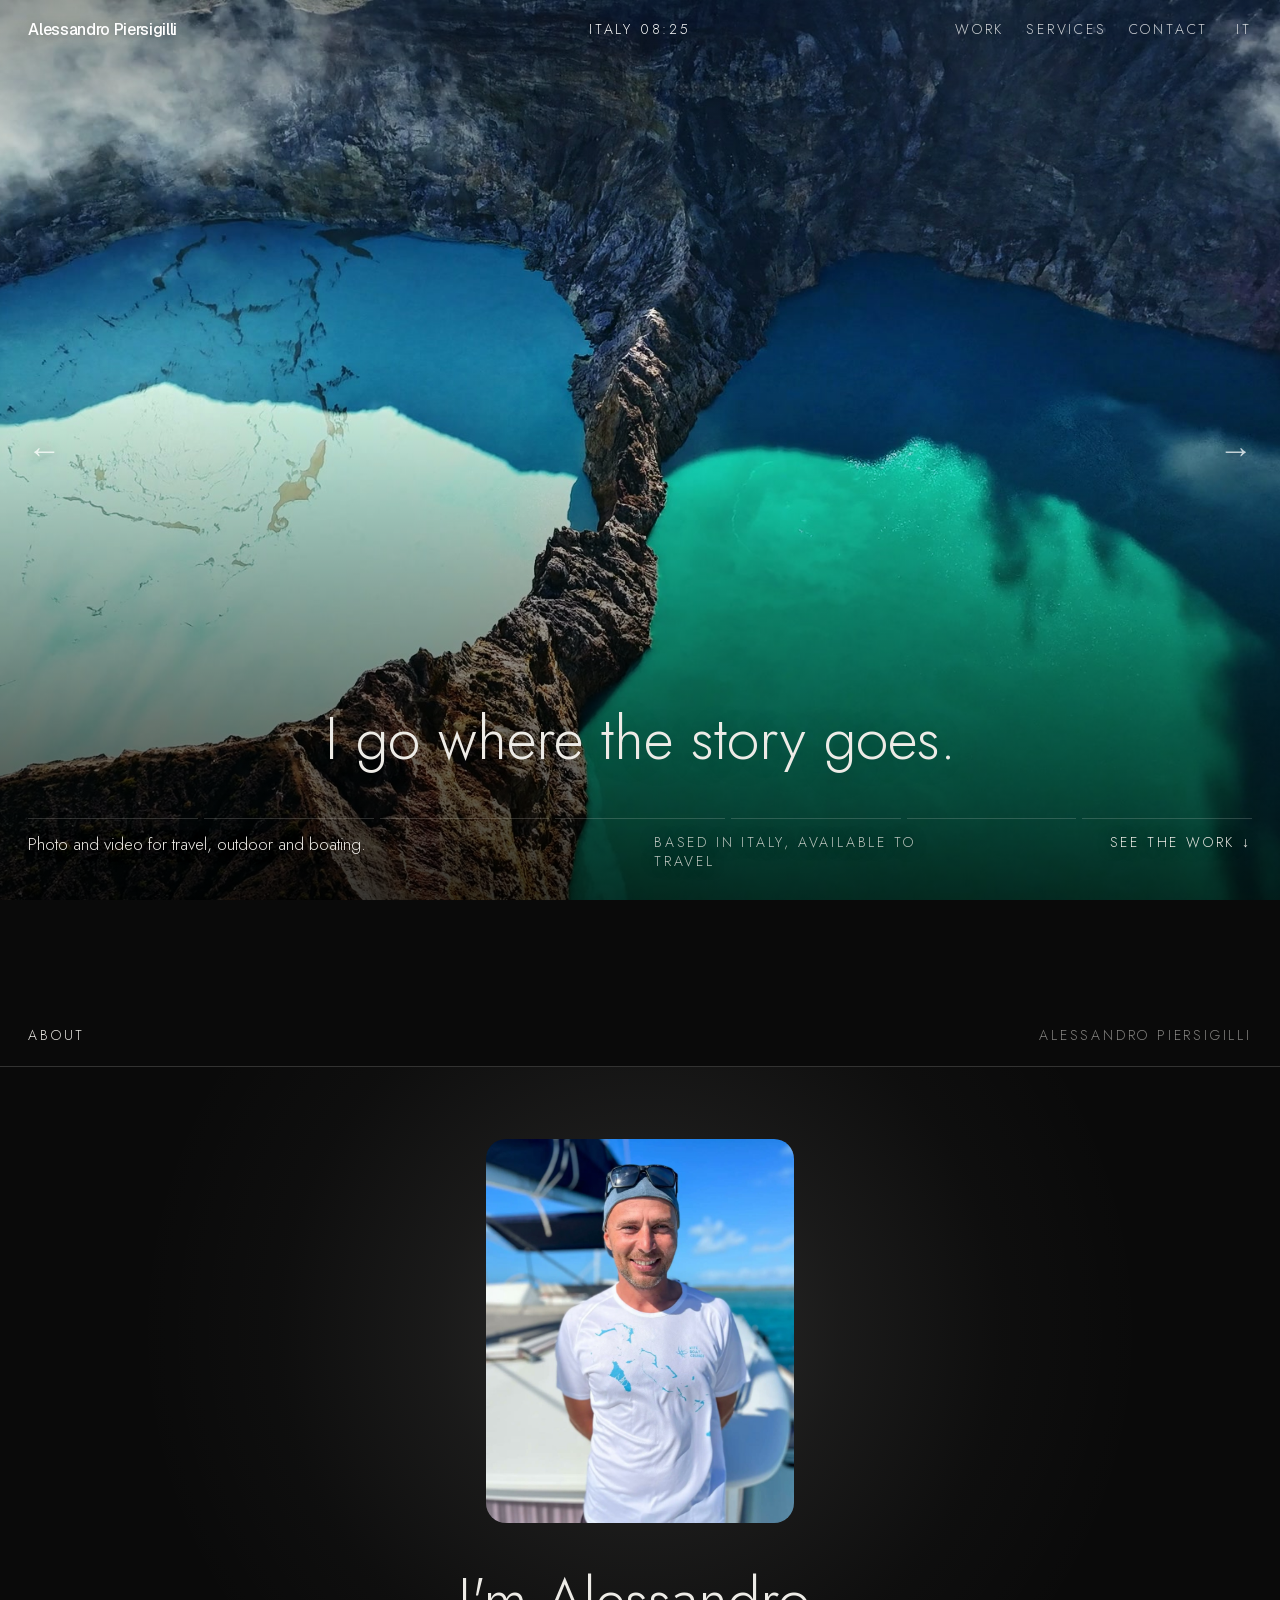
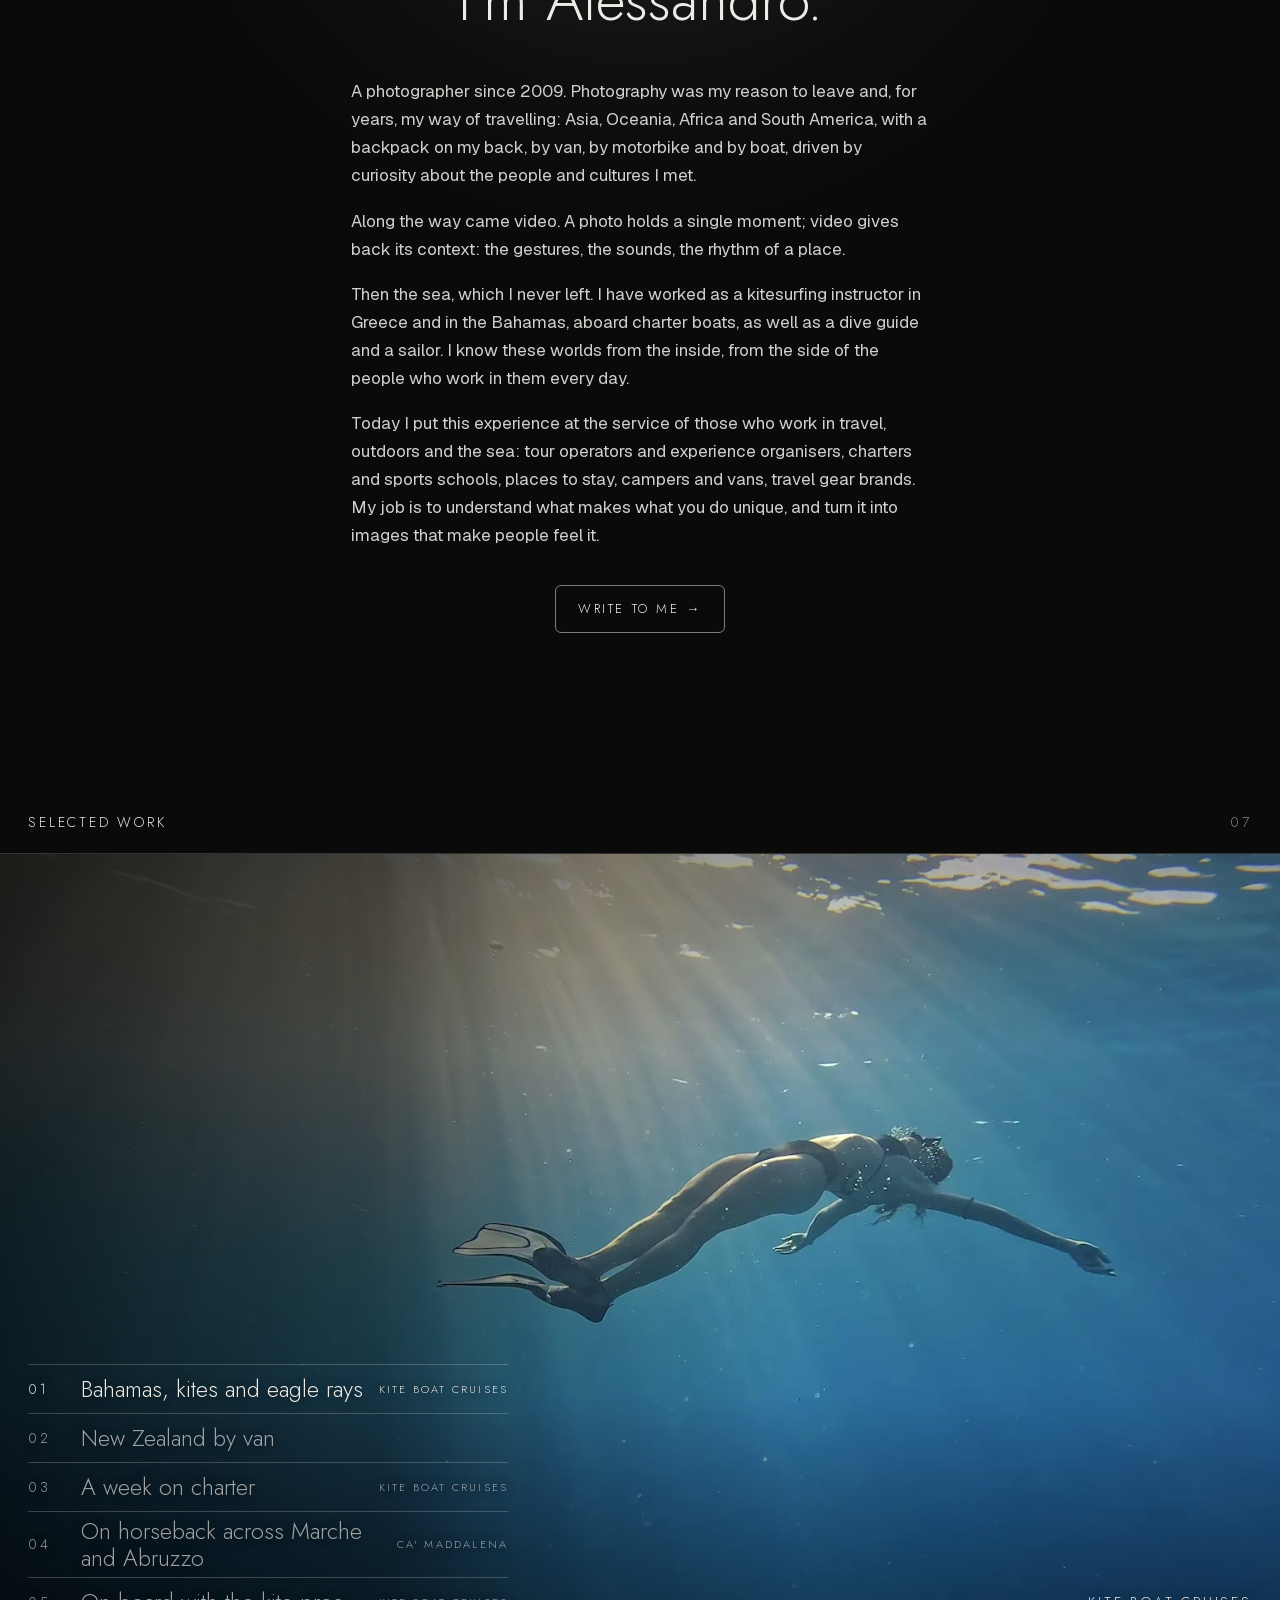
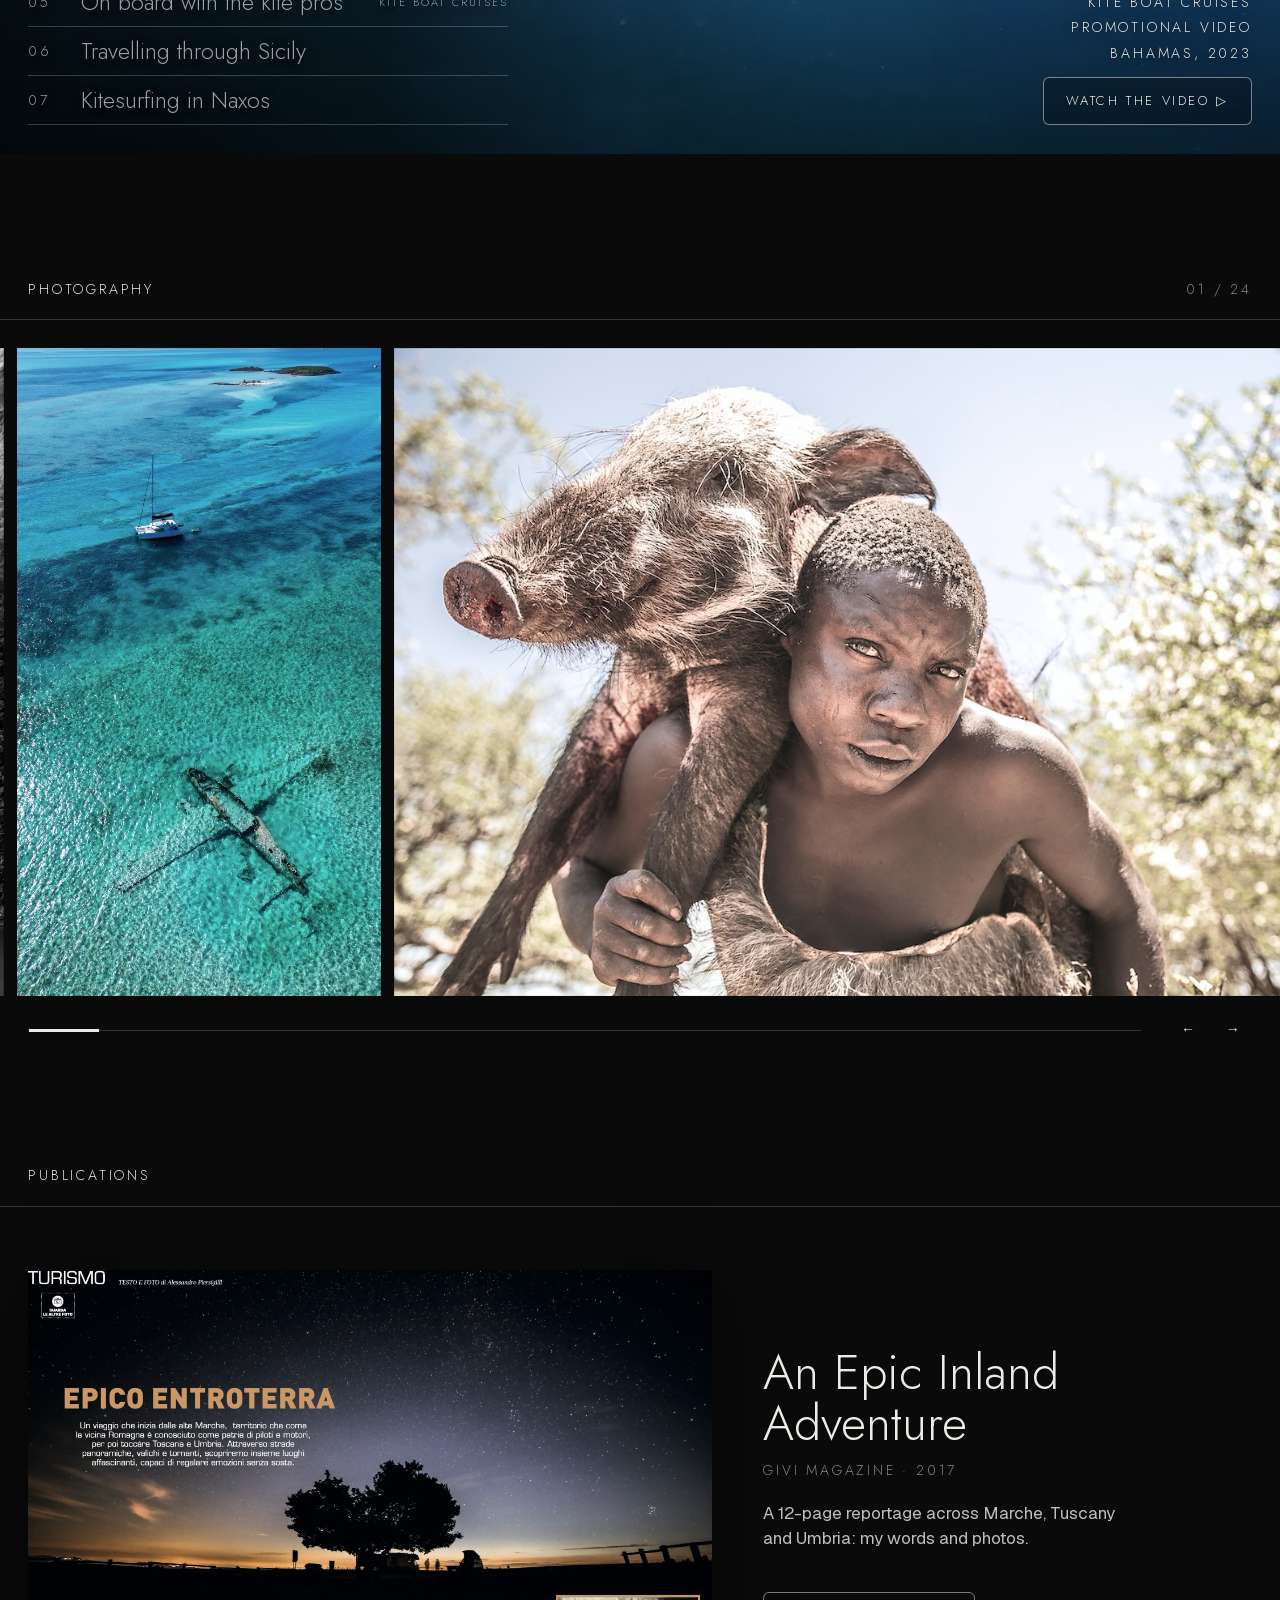
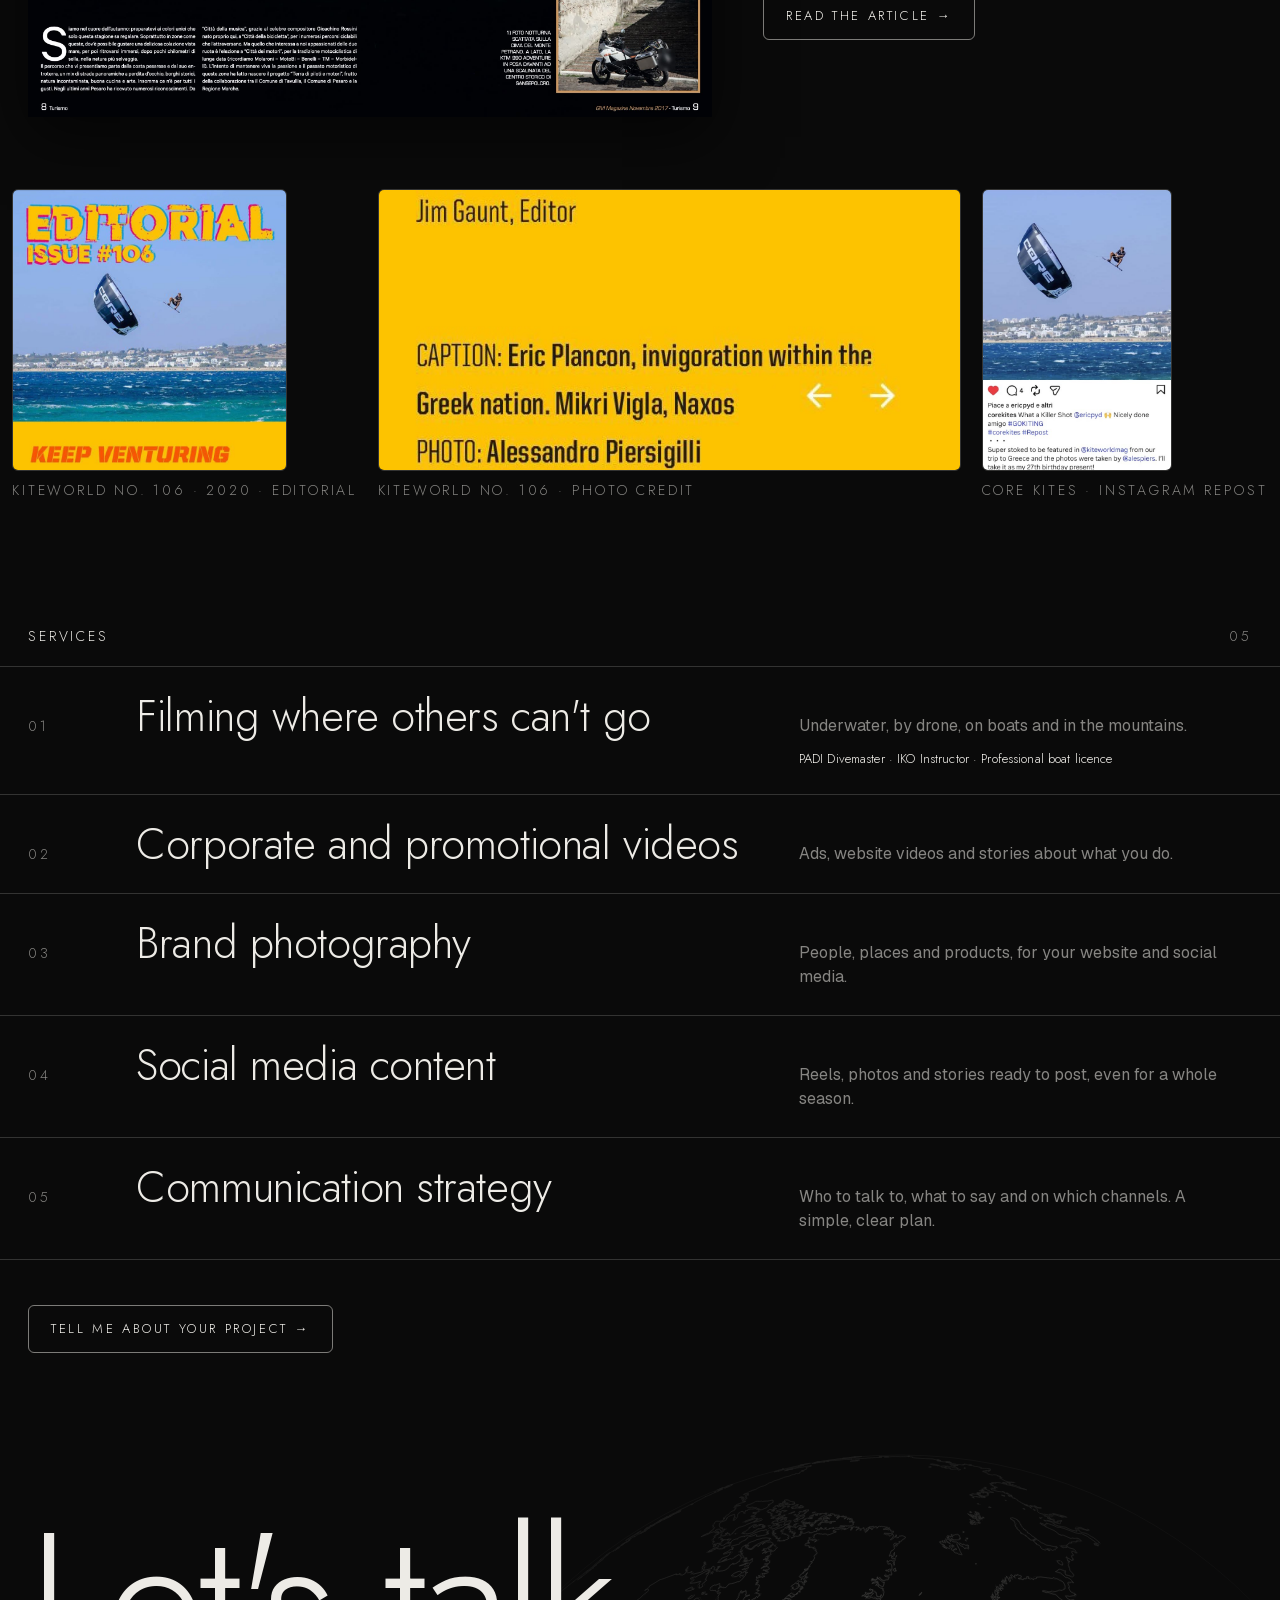
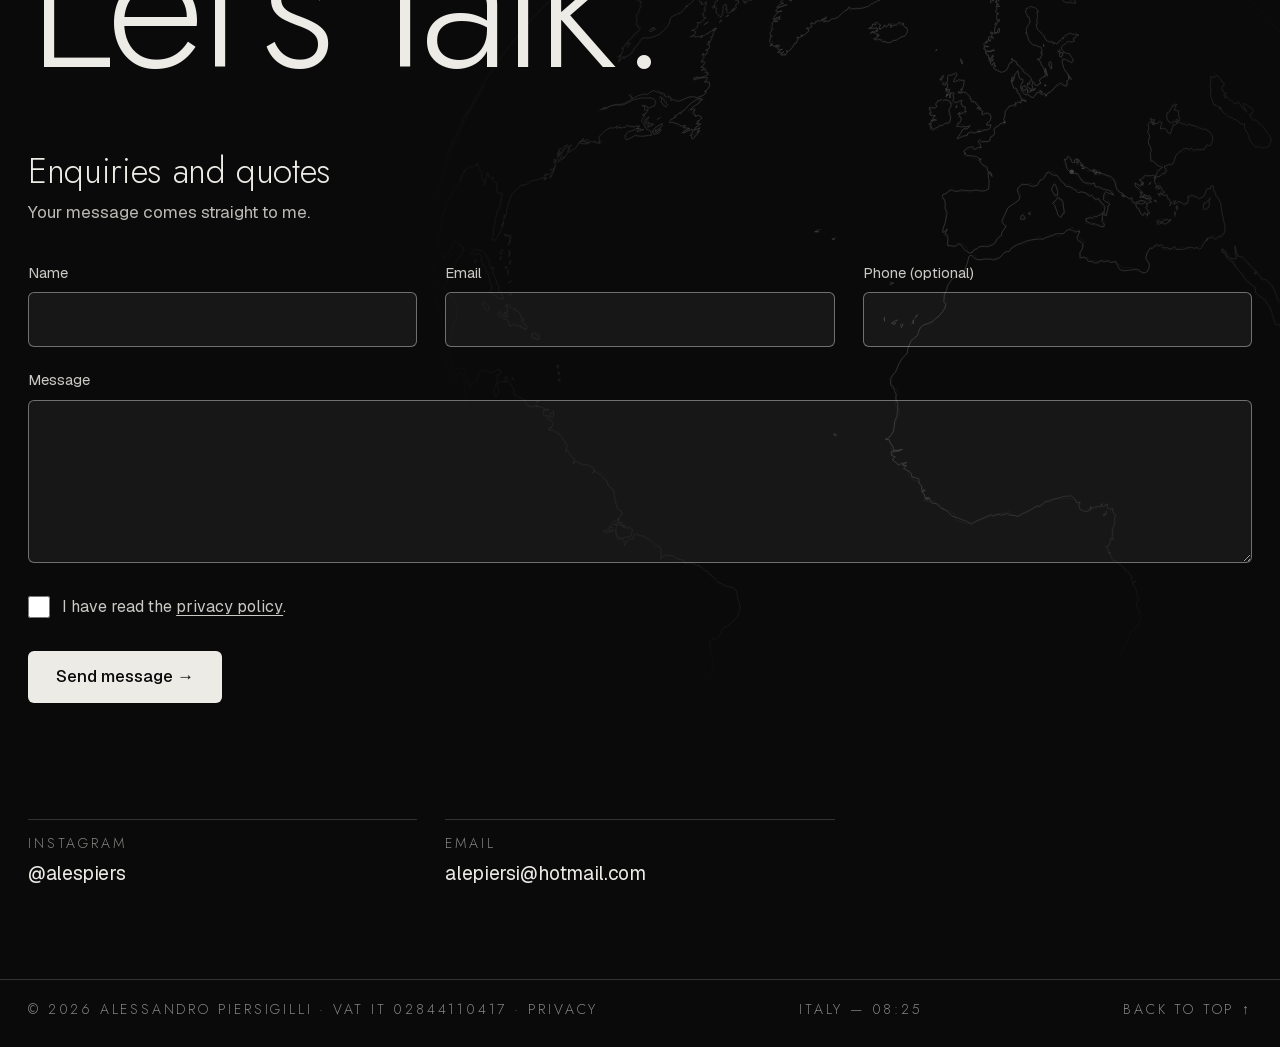
==== commit 9c52cc47: "Video completi al computer: tre qualità quando il sito gira su Cloudflare Co-Authored-By: Claude Opu" ====
--- a/index.html
+++ b/index.html
@@ -530,7 +530,10 @@
 const COMPLETI = 'https://apiersigilli.github.io/';
 // Su Cloudflare i completi sono anche tagliati a pezzi (cartella video/hls): partono subito. Safari, Chrome e i telefoni li leggono da soli; gli altri browser prendono il file intero da GitHub
 const PEZZI = !location.hostname.endsWith('github.io') && document.createElement('video').canPlayType('application/vnd.apple.mpegurl') !== '';
-const completo = w => PEZZI ? mob(w.completo).replace('video/', 'video/hls/').replace(/\.mp4$/, '/index.m3u8') : COMPLETI + mob(w.completo);
+// Al computer master.m3u8 offre tre qualità (normale, alta, 720p) e il browser sceglie in base alla linea; al telefono solo la 720p
+const completo = w => !PEZZI ? COMPLETI + mob(w.completo)
+  : matchMedia('(max-width:820px)').matches ? mob(w.completo).replace('video/', 'video/hls/').replace(/\.mp4$/, '/index.m3u8')
+  : w.completo.replace('video/', 'video/hls/').replace(/\.mp4$/, '/master.m3u8');
 
 const LAVORI = [
   { titolo: 'Bahamas, tra kite e aquile di mare', cliente: 'Kite Boat Cruises', tipo: 'Video promozionale', luogo: 'Bahamas, 2023', video: 'video/kbc2023.mp4', poster: 'video/kbc2023.jpg', completo: 'video/kbc2023-completo.mp4', en: { titolo: 'Bahamas, kites and eagle rays', tipo: 'Promotional video', luogo: 'Bahamas, 2023' } },
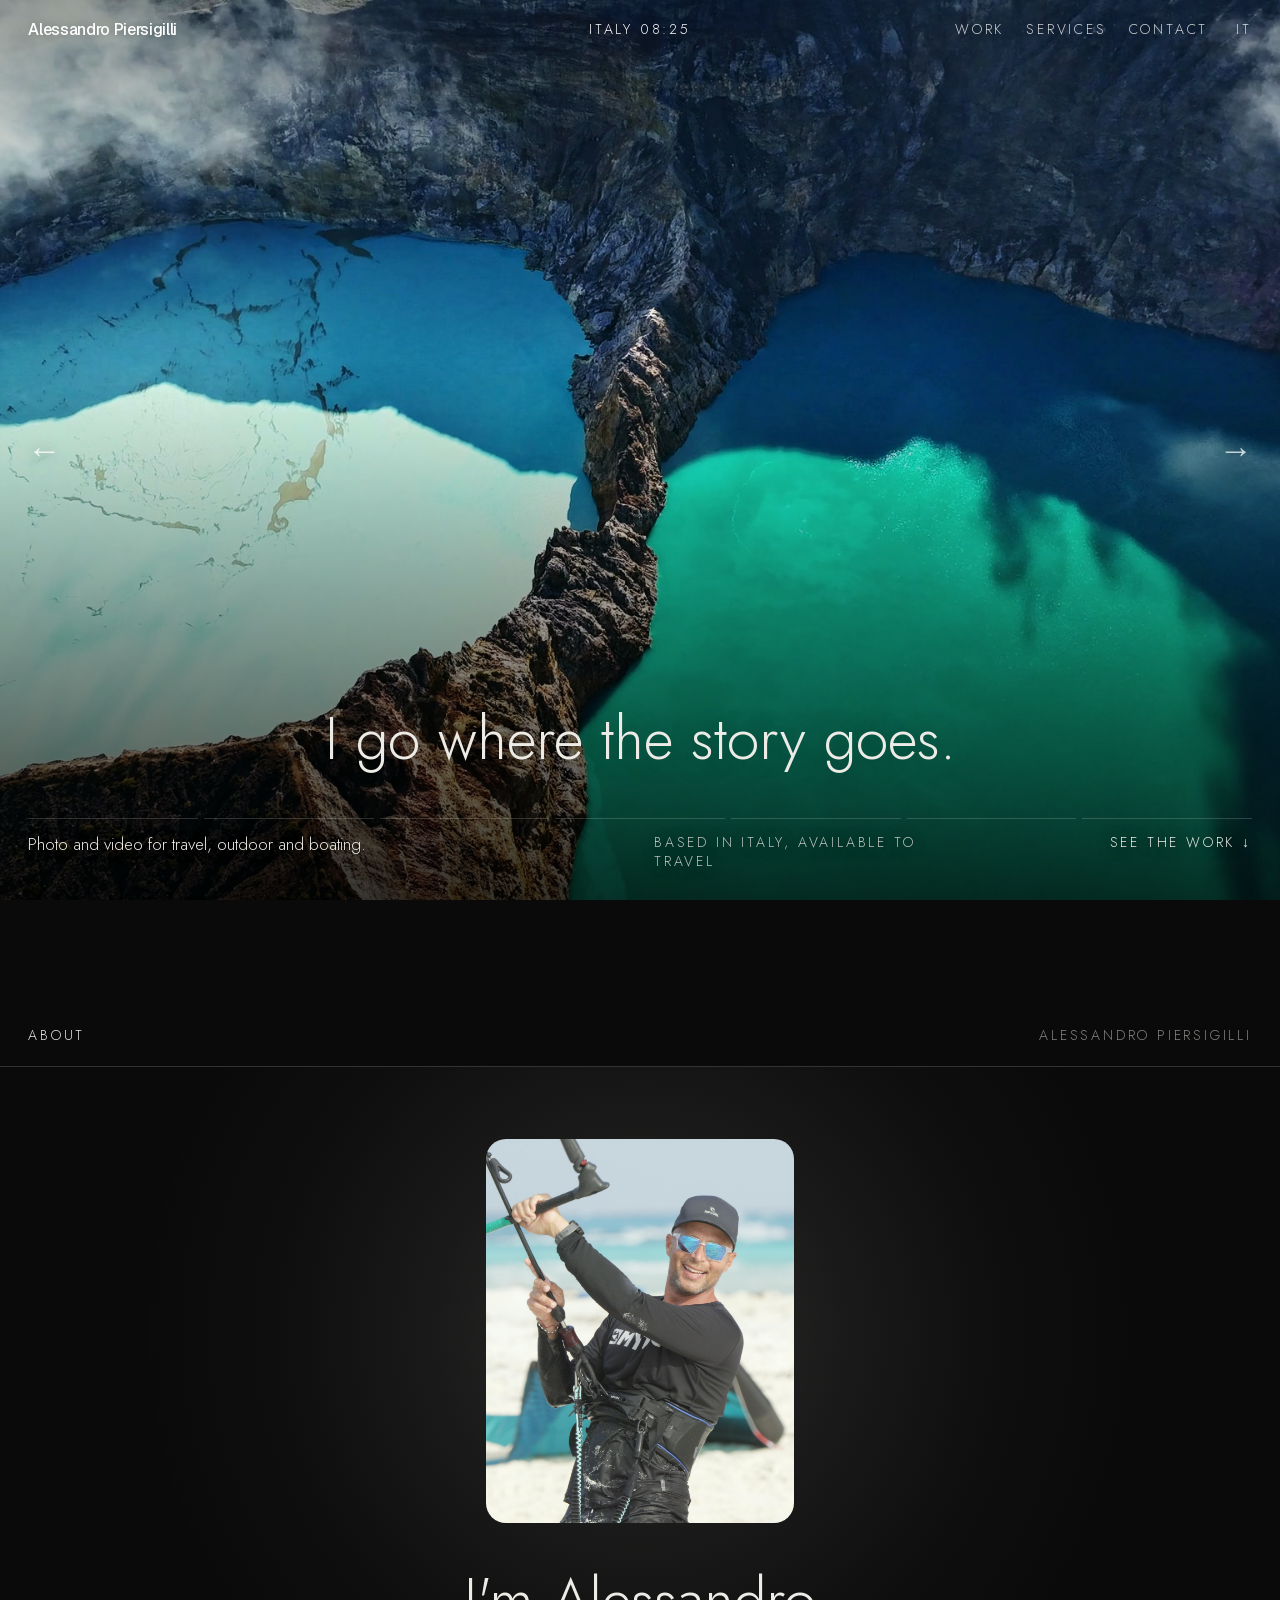
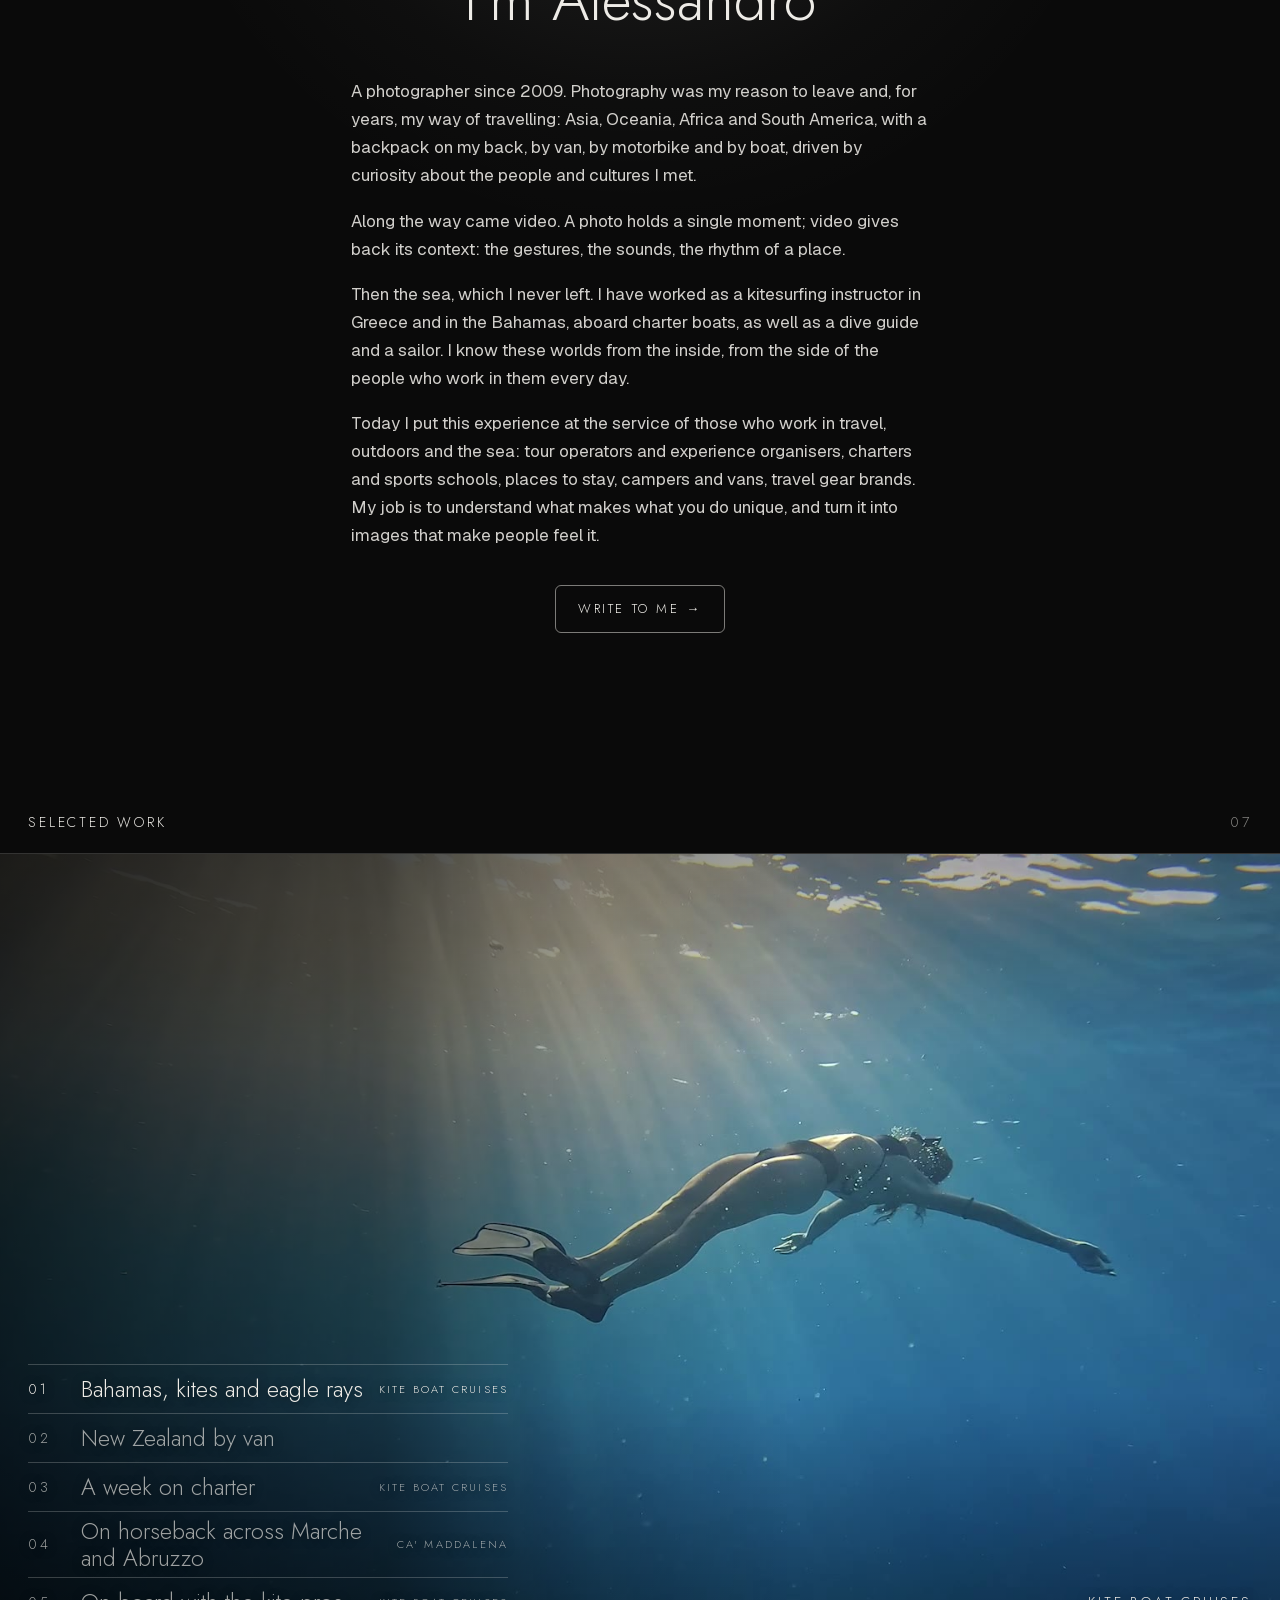
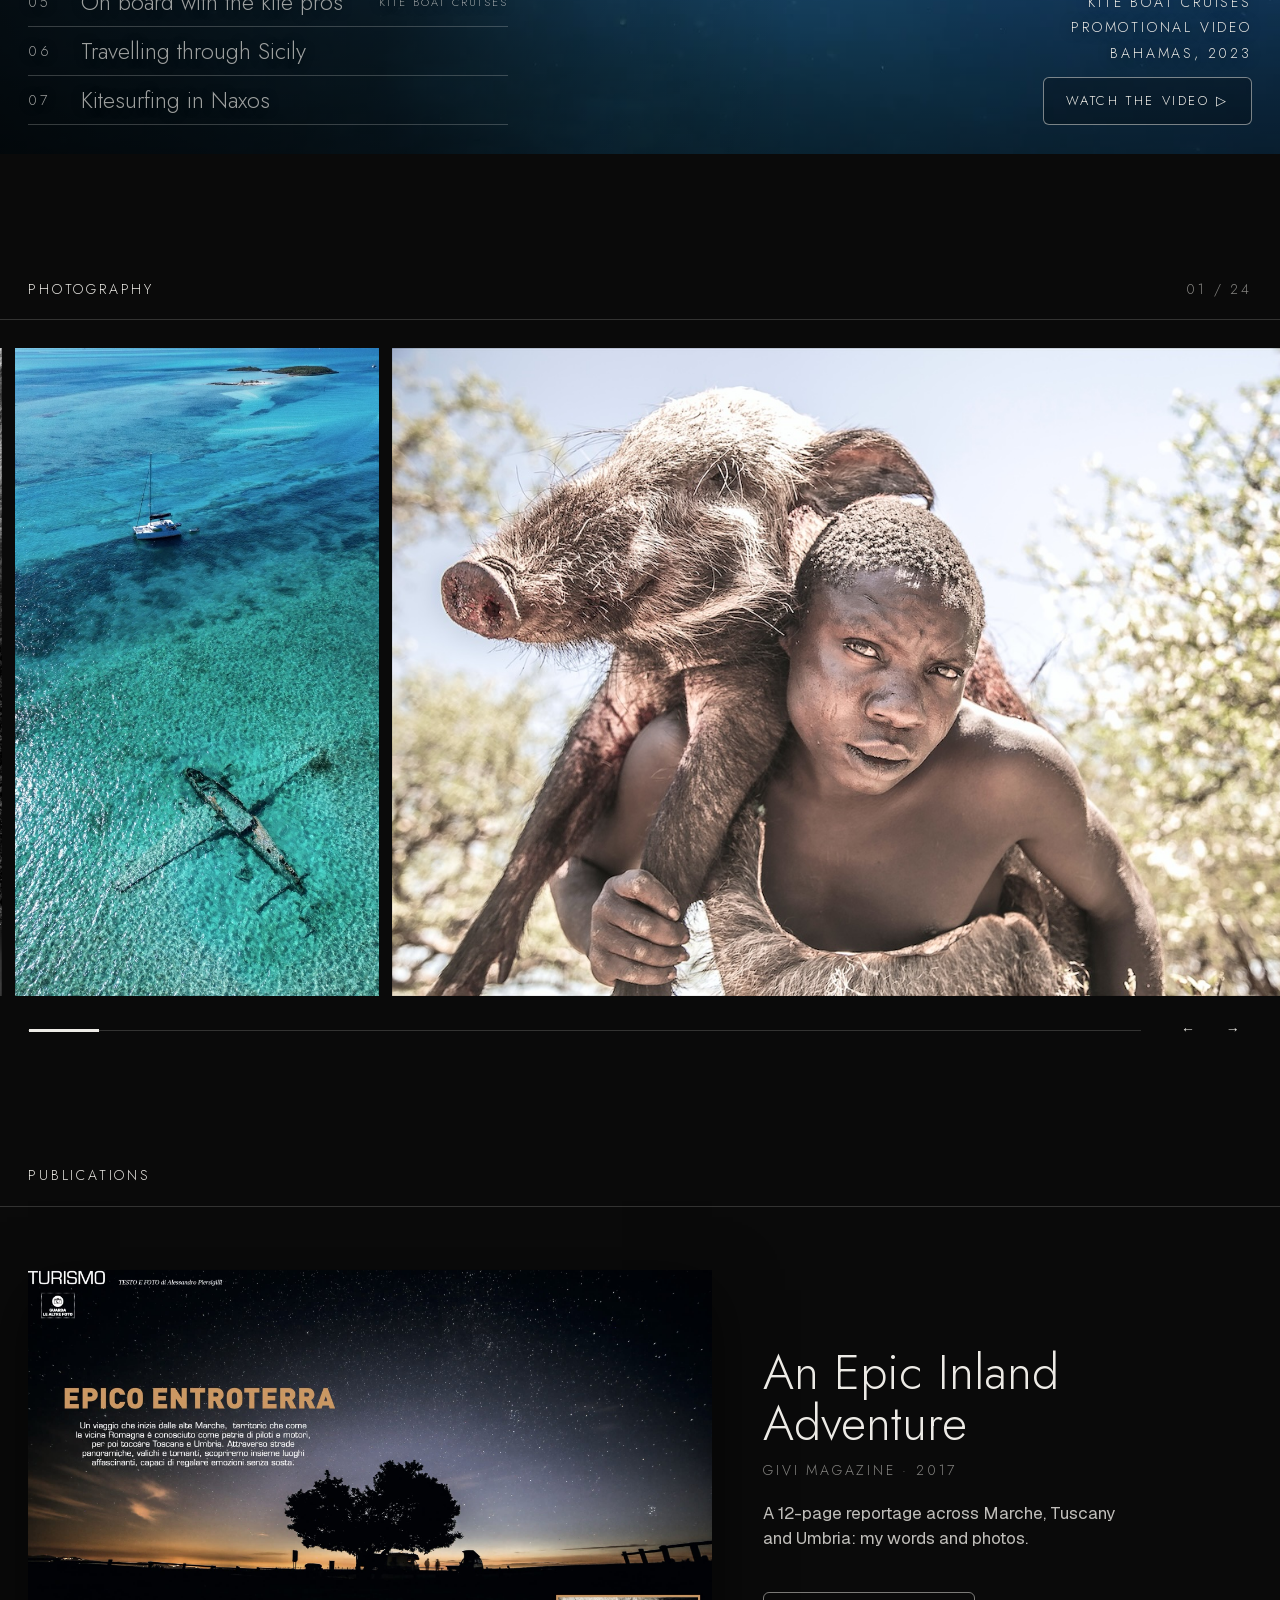
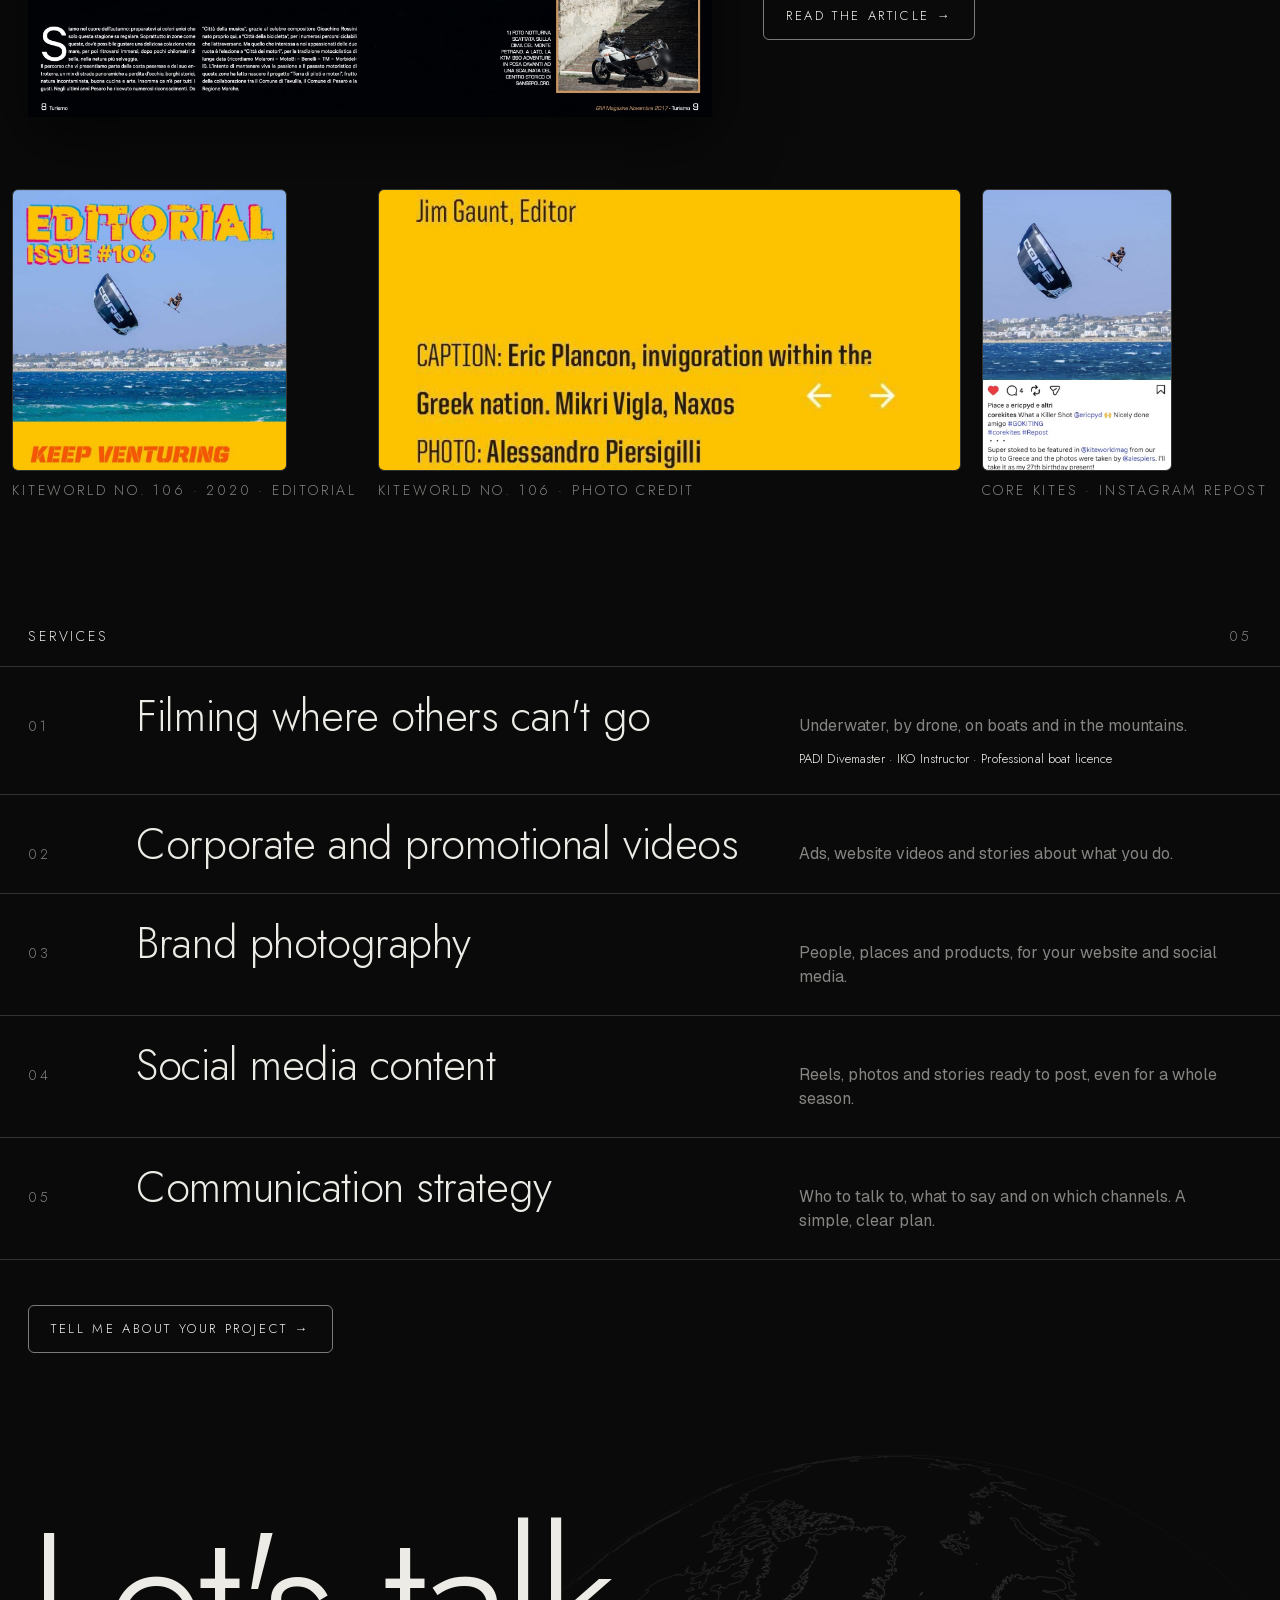
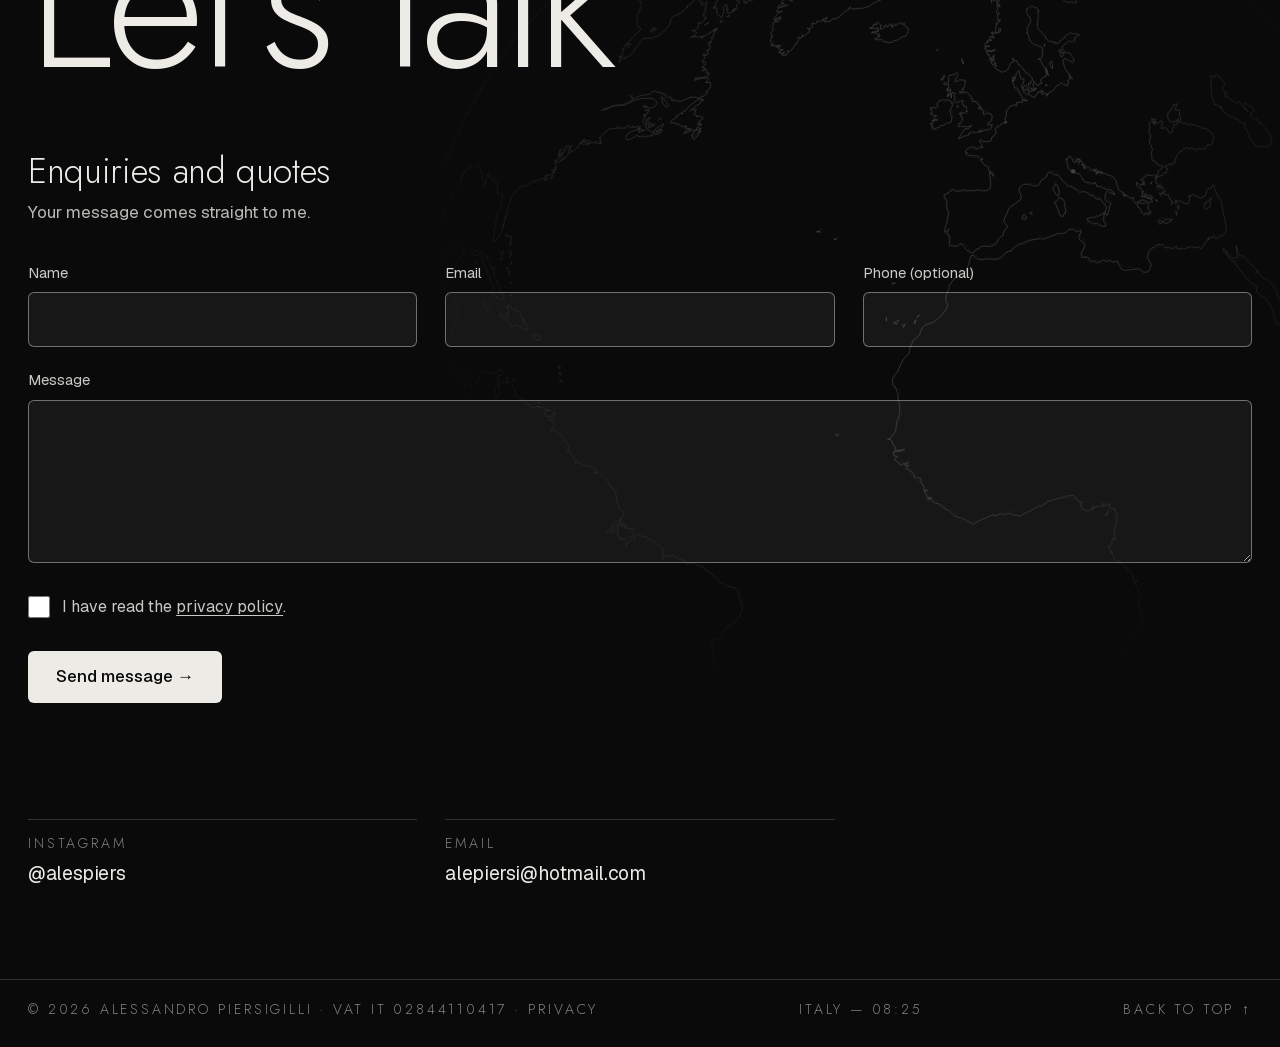
==== commit 98ea3d27: "Ritratto col kite, titoli senza punto Co-Authored-By: Claude Opus 5.5 <noreply@anthropic.com>" ====
--- a/index.html
+++ b/index.html
@@ -344,8 +344,8 @@
   <div class="label mono"><h2 data-i18n="about">Chi sono</h2><span class="muted">Alessandro Piersigilli</span></div>
   <div class="about">
     <div class="intro">
-      <figure class="portrait reveal"><img src="img/ritratto.jpg" alt="Ritratto di Alessandro Piersigilli"></figure>
-      <h3 class="reveal" data-i18n="aboutTitle">Sono Alessandro.</h3>
+      <figure class="portrait reveal"><img src="img/ritratto.jpg?v=2" alt="Ritratto di Alessandro Piersigilli"></figure>
+      <h3 class="reveal" data-i18n="aboutTitle">Sono Alessandro</h3>
     <div class="story reveal">
       <p data-i18n="story1">Fotografo dal 2009. La fotografia è stata il motivo per partire e, per anni, il mio modo di viaggiare: Asia, Oceania, Africa e Sud America, con lo zaino in spalla, in van, in moto e in barca, spinto dalla curiosità per le persone e le culture che incontravo.</p>
       <p data-i18n="story2">Lungo la strada è arrivato il video. Una foto ferma un istante; il video ne restituisce il contesto: i gesti, i suoni, il ritmo di un luogo.</p>
@@ -461,7 +461,7 @@
 <!-- CONTATTI -->
 <section class="contact" id="contatti">
   <canvas class="mondo" data-pesaro="1" aria-hidden="true"></canvas>
-  <h2 class="reveal" data-i18n="talk">Parliamone.</h2>
+  <h2 class="reveal" data-i18n="talk">Parliamone</h2>
   <!-- Modulo di contatto: i messaggi li riceve Web3Forms e li manda alla mia email -->
   <div class="ask reveal">
     <h3 data-i18n="askTitle">Informazioni e preventivi</h3>
@@ -502,7 +502,7 @@
   claim: 'I go where the story goes.',
   role: 'Photo, video and communication', what1: 'Photo and video for travel, outdoor and boating.', base: 'Based in Italy, available to travel', seeWork: 'See the work &darr;',
   selected: 'Selected work', watch: 'Watch the video &#9655;', photos: 'Photography',
-  about: 'About', aboutTitle: 'I\'m Alessandro.',
+  about: 'About', aboutTitle: 'I\'m Alessandro',
   story1: 'A photographer since 2009. Photography was my reason to leave and, for years, my way of travelling: Asia, Oceania, Africa and South America, with a backpack on my back, by van, by motorbike and by boat, driven by curiosity about the people and cultures I met.',
   story2: 'Along the way came video. A photo holds a single moment; video gives back its context: the gestures, the sounds, the rhythm of a place.',
   story3: 'Then the sea, which I never left. I have worked as a kitesurfing instructor in Greece and in the Bahamas, aboard charter boats, as well as a dive guide and a sailor. I know these worlds from the inside, from the side of the people who work in them every day.',
@@ -514,7 +514,7 @@
   s4h: 'Brand photography', s4p: 'People, places and products, for your website and social media.',
   s6h: 'Filming where others can\'t go', s6p: 'Underwater, by drone, on boats and in the mountains.', s6c: 'PADI Divemaster &middot; IKO Instructor &middot; Professional boat licence',
   pubs: 'Publications', pubCap1: 'Kiteworld no. 106 &middot; 2020 &middot; editorial', pubCap2: 'Kiteworld no. 106 &middot; photo credit', pubCap3: 'Core Kites &middot; Instagram repost', pubAlt1: 'Kiteworld no. 106 editorial: kitesurfer in the air off Naxos', pubAlt2: 'Magazine caption: Photo: Alessandro Piersigilli', pubAlt3: 'Core Kites Instagram post with the same photo and the @alespiers credit', pubTitle: 'An Epic Inland Adventure', pubWhere: 'GIVI Magazine &middot; 2017', pubText: 'A 12-page reportage across Marche, Tuscany and Umbria: my words and photos.', leafBtn: 'Read the article &rarr;', pubOpenAria: 'Read the article An Epic Inland Adventure', fName: 'Name', fEmail: 'Email', fTel: 'Phone (optional)', fMsg: 'Message', fConsent: 'I have read the <a href="privacy.html#en" target="_blank">privacy policy</a>.', fSend: 'Send message &rarr;', askTitle: 'Enquiries and quotes', askText: 'Your message comes straight to me.',
-  talk: 'Let\'s talk.', ctaAbout: 'Write to me &rarr;', ctaServices: 'Tell me about your project &rarr;', waText: 'Message me on WhatsApp', top: 'Back to top &uarr;', vat: 'VAT IT', privacy: 'Privacy'
+  talk: 'Let\'s talk', ctaAbout: 'Write to me &rarr;', ctaServices: 'Tell me about your project &rarr;', waText: 'Message me on WhatsApp', top: 'Back to top &uarr;', vat: 'VAT IT', privacy: 'Privacy'
 };
 
 const CONTATTI = {
